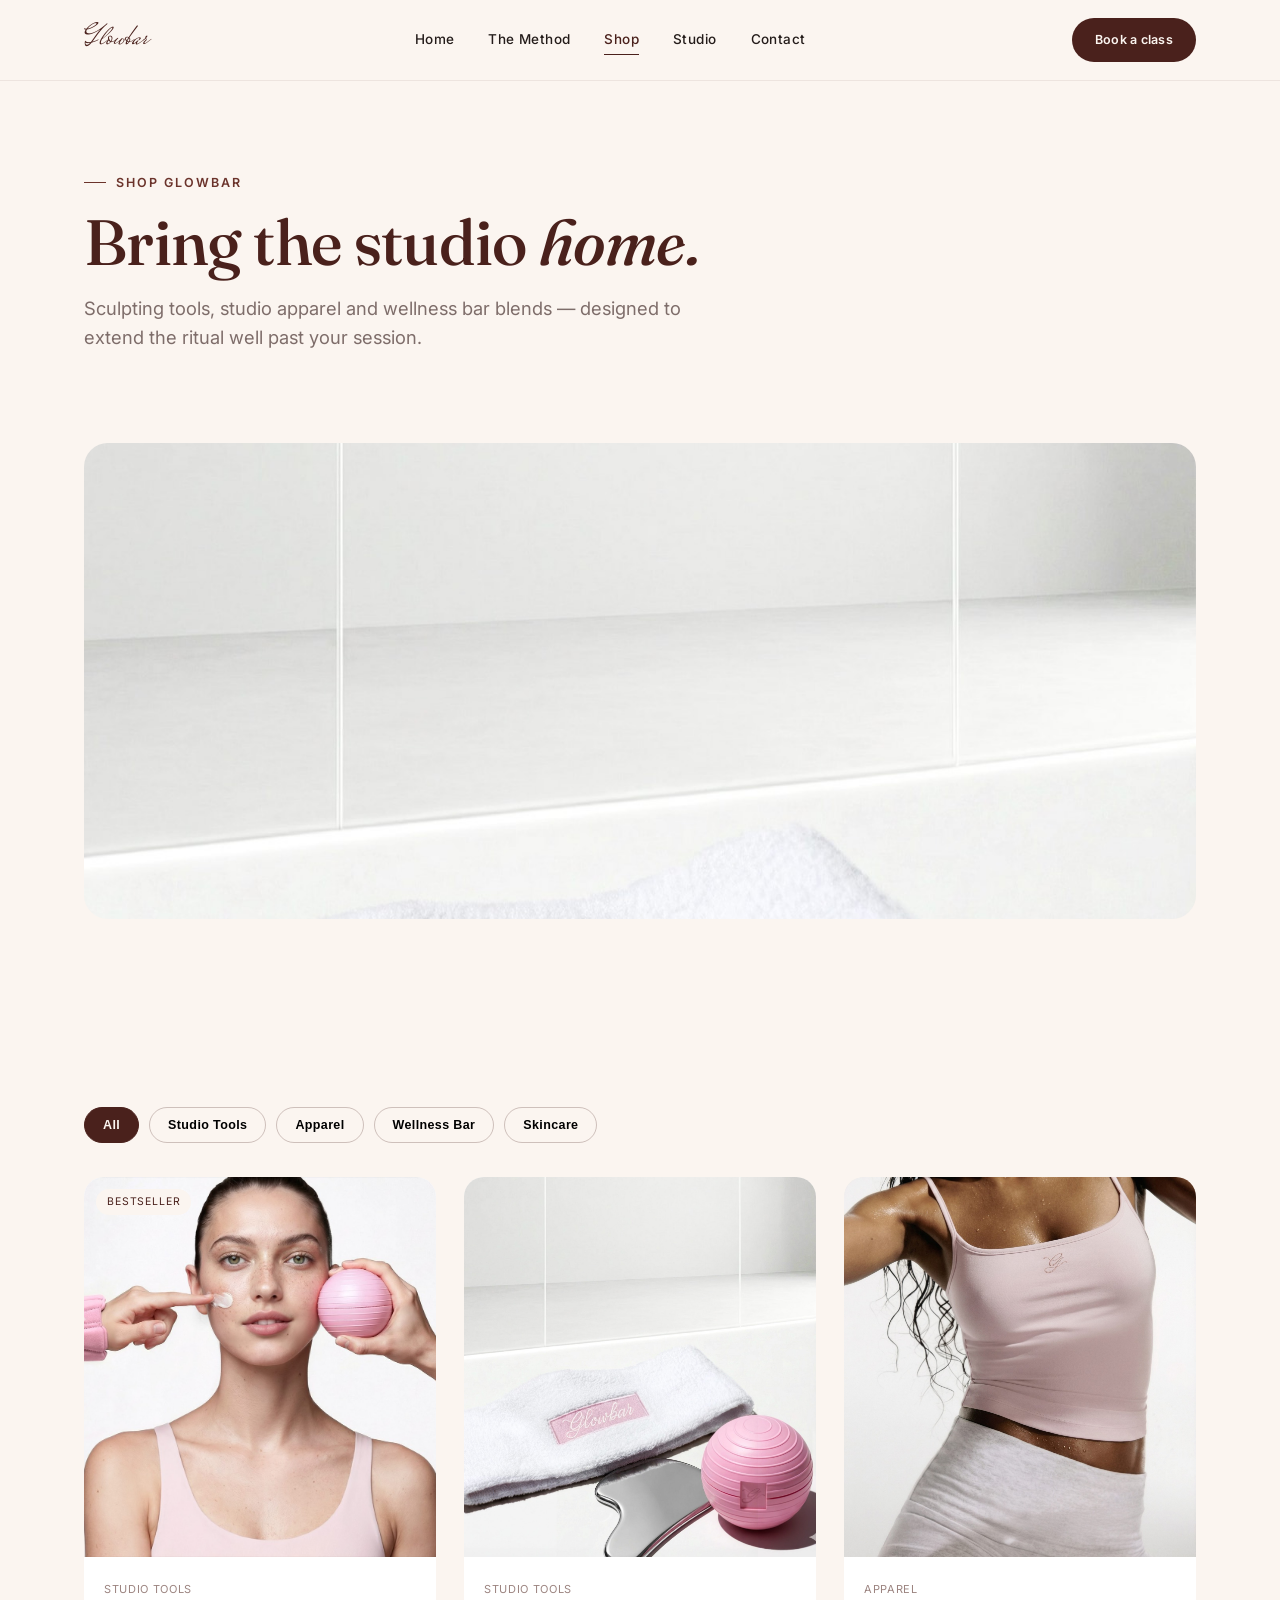
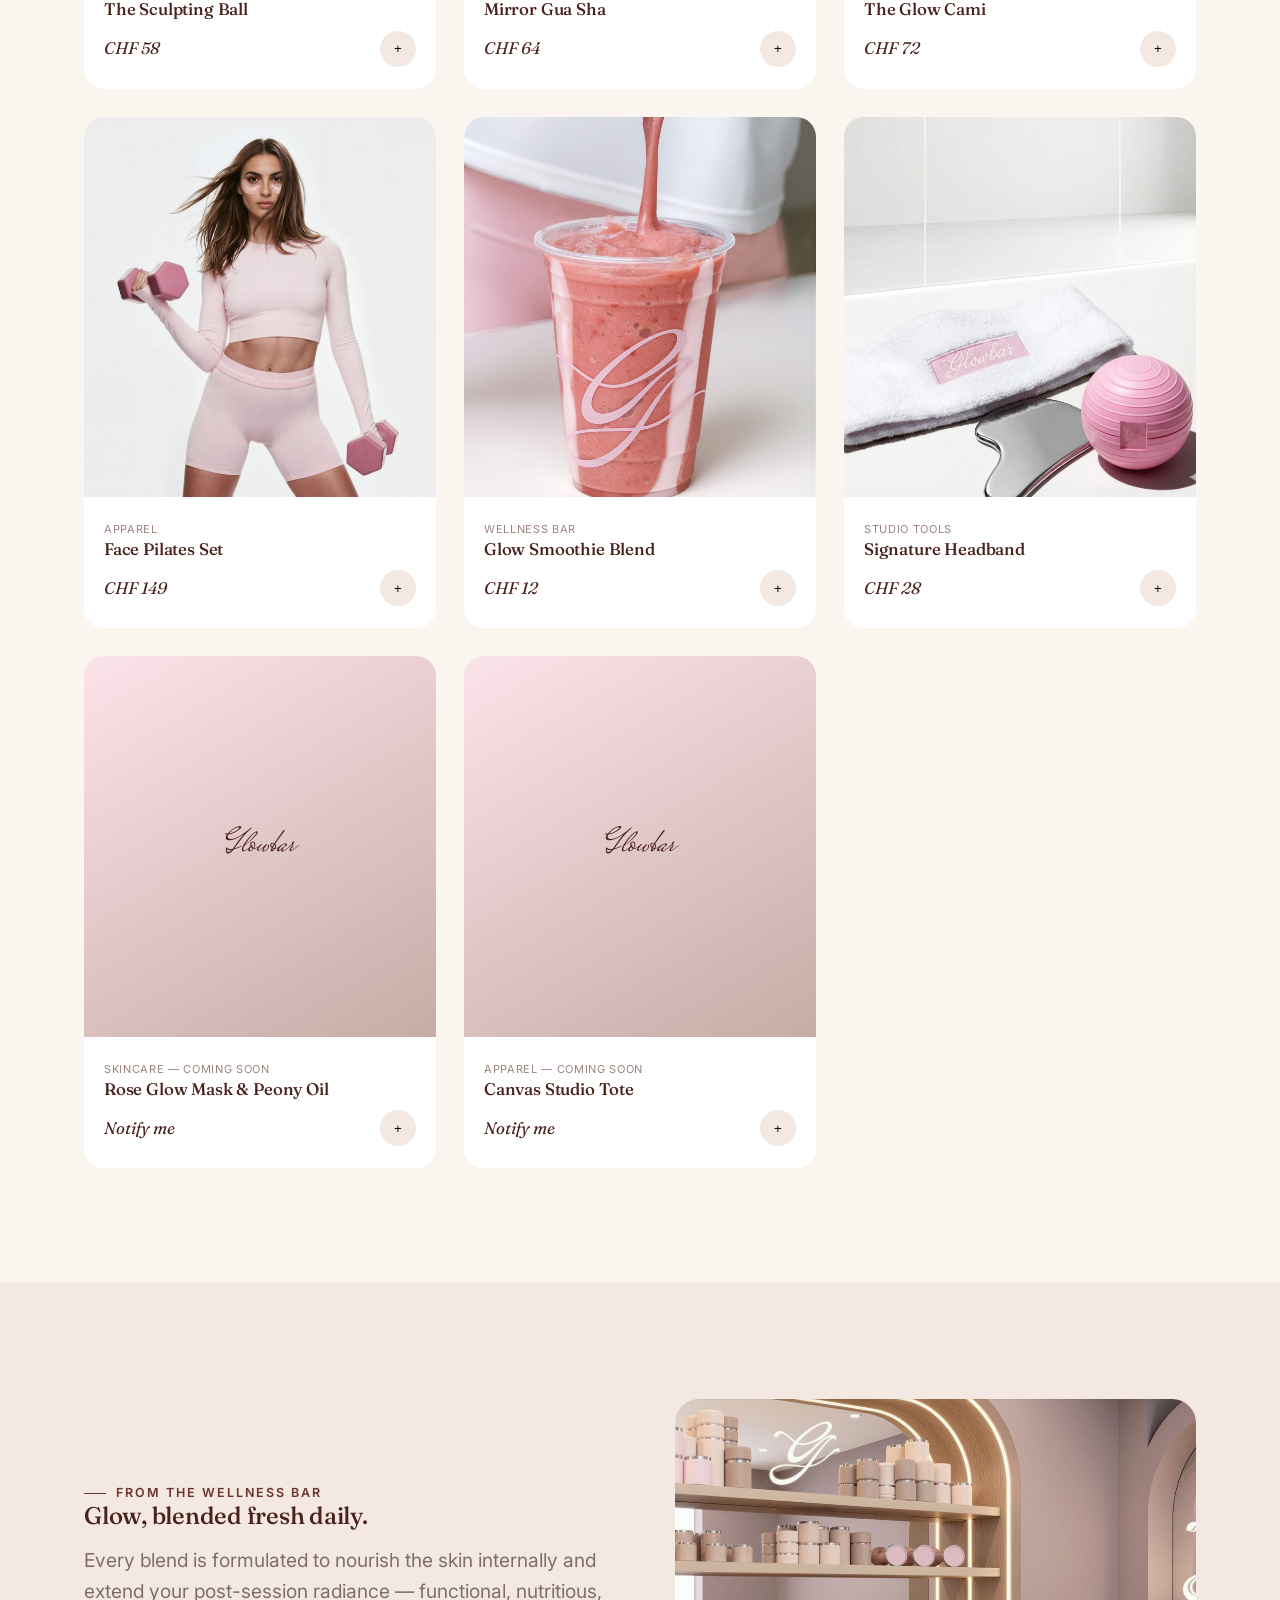
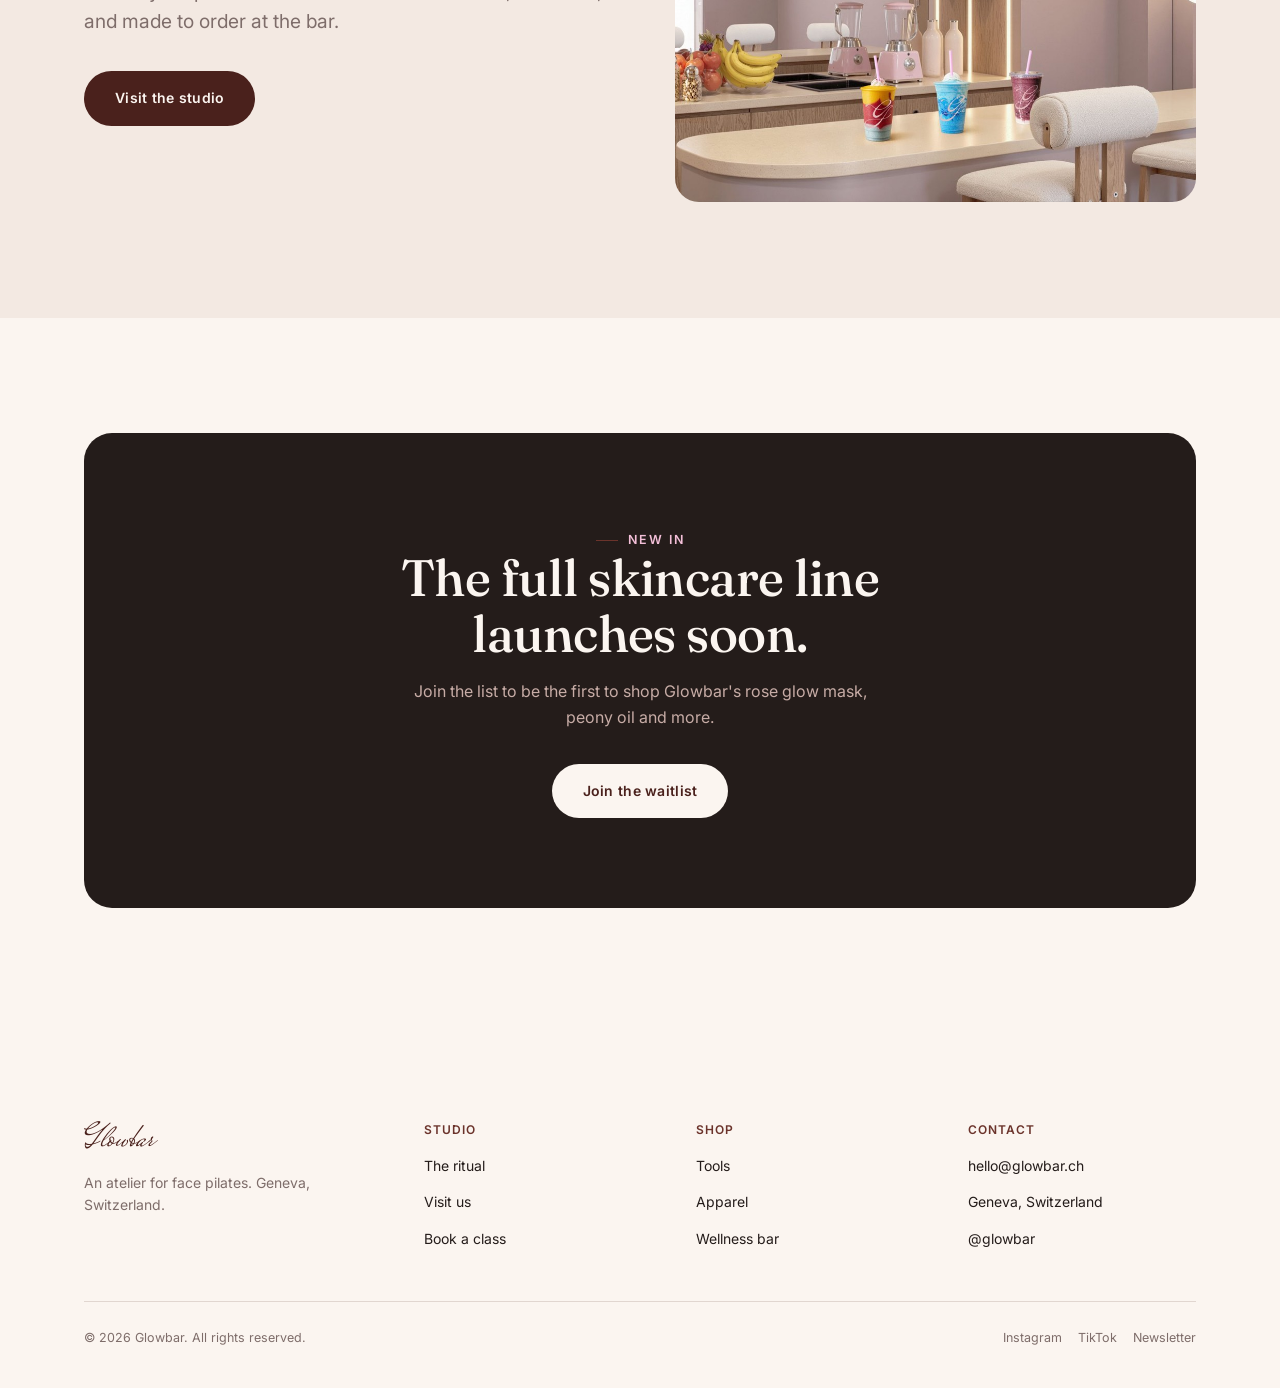
==== shop.html @ b3af01b1 "Initial commit" ====
<!DOCTYPE html>
<html lang="en">
<head>
<meta charset="UTF-8">
<meta name="viewport" content="width=device-width, initial-scale=1.0">
<title>Shop — Glowbar | Tools, Apparel &amp; Wellness Bar</title>
<meta name="description" content="Shop Glowbar's sculpting tools, studio apparel and wellness bar blends — bring the face pilates ritual home with you.">
<link rel="preconnect" href="https://fonts.googleapis.com">
<link rel="preconnect" href="https://fonts.gstatic.com" crossorigin>
<link href="https://fonts.googleapis.com/css2?family=Fraunces:ital,opsz,wght@0,9..144,300;0,9..144,340;0,9..144,400;0,9..144,500;0,9..144,600;1,9..144,400;1,9..144,500&family=Inter:wght@400;500;600;700&family=Mrs+Saint+Delafield&display=swap" rel="stylesheet">
<link rel="stylesheet" href="styles.css">
</head>
<body>

<header class="site-header">
  <nav class="nav">
    <a href="index.html" class="nav-logo">Glowbar</a>
    <div class="nav-links">
      <a href="index.html">Home</a>
      <a href="index.html#method">The Method</a>
      <a href="shop.html" class="active">Shop</a>
      <a href="index.html#studio">Studio</a>
      <a href="index.html#contact">Contact</a>
    </div>
    <div class="nav-right">
      <a href="index.html#book" class="btn btn-primary btn-sm">Book a class</a>
      <button class="nav-toggle" aria-label="Open menu" aria-expanded="false">
        <span></span><span></span><span></span>
      </button>
    </div>
  </nav>
  <div class="mobile-panel">
    <a href="index.html">Home</a>
    <a href="index.html#method">The Method</a>
    <a href="shop.html">Shop</a>
    <a href="index.html#studio">Studio</a>
    <a href="index.html#book">Book a class</a>
  </div>
</header>

<main>

  <!-- HERO -->
  <section class="hero" style="padding-bottom:0;">
    <div class="container">
      <div class="reveal in" style="max-width:640px;">
        <span class="eyebrow">Shop Glowbar</span>
        <h1 style="font-size:clamp(2.4rem,5.5vw,4rem); margin-top:14px;">Bring the studio <em style="font-style:italic;">home.</em></h1>
        <p class="lede" style="max-width:52ch; margin-top:18px; font-size:1.15rem;">Sculpting tools, studio apparel and wellness bar blends — designed to extend the ritual well past your session.</p>
      </div>
    </div>
  </section>

  <section class="section-tight">
    <div class="container">
      <div class="split-media reveal" style="aspect-ratio:21/9;">
        <img src="assets/tools-flatlay.jpg" alt="Glowbar signature headband, gua sha tool and sculpting ball" style="object-position:center 30%;" loading="eager" fetchpriority="high" decoding="async">
      </div>
    </div>
  </section>

  <!-- PRODUCT GRID -->
  <section id="shop">
    <div class="container">

      <div class="filters reveal">
        <button class="filter-pill active" data-filter="all">All</button>
        <button class="filter-pill" data-filter="tools">Studio Tools</button>
        <button class="filter-pill" data-filter="apparel">Apparel</button>
        <button class="filter-pill" data-filter="bar">Wellness Bar</button>
        <button class="filter-pill" data-filter="skincare">Skincare</button>
      </div>

      <div class="product-grid">

        <article class="product-card reveal" data-category="tools">
          <div class="product-media">
            <span class="product-tag">Bestseller</span>
            <img src="assets/treatment-ball.jpg" alt="Glowbar sculpting ball facial massage tool" loading="lazy" decoding="async">
          </div>
          <div class="product-body">
            <span class="cat">Studio Tools</span>
            <h3>The Sculpting Ball</h3>
            <div class="product-row">
              <span class="price">CHF 58</span>
              <button class="icon-btn" aria-label="Add the Sculpting Ball to bag">+</button>
            </div>
          </div>
        </article>

        <article class="product-card reveal" data-category="tools" style="transition-delay:.05s">
          <div class="product-media">
            <img src="assets/tools-flatlay.jpg" alt="Glowbar mirror-polished steel gua sha tool" loading="lazy" decoding="async">
          </div>
          <div class="product-body">
            <span class="cat">Studio Tools</span>
            <h3>Mirror Gua Sha</h3>
            <div class="product-row">
              <span class="price">CHF 64</span>
              <button class="icon-btn" aria-label="Add the Mirror Gua Sha to bag">+</button>
            </div>
          </div>
        </article>

        <article class="product-card reveal" data-category="apparel" style="transition-delay:.1s">
          <div class="product-media">
            <img src="assets/apparel-cami.jpg" alt="Glowbar branded loungewear cami top" style="object-position: top;" loading="lazy" decoding="async">
          </div>
          <div class="product-body">
            <span class="cat">Apparel</span>
            <h3>The Glow Cami</h3>
            <div class="product-row">
              <span class="price">CHF 72</span>
              <button class="icon-btn" aria-label="Add the Glow Cami to bag">+</button>
            </div>
          </div>
        </article>

        <article class="product-card reveal" data-category="apparel" style="transition-delay:.15s">
          <div class="product-media">
            <img src="assets/campaign-dumbbells.jpg" alt="Glowbar face pilates set with recovery patches" style="object-position:top;" loading="lazy" decoding="async">
          </div>
          <div class="product-body">
            <span class="cat">Apparel</span>
            <h3>Face Pilates Set</h3>
            <div class="product-row">
              <span class="price">CHF 149</span>
              <button class="icon-btn" aria-label="Add the Face Pilates Set to bag">+</button>
            </div>
          </div>
        </article>

        <article class="product-card reveal" data-category="bar" style="transition-delay:.2s">
          <div class="product-media">
            <img src="assets/smoothie-pour.jpg" alt="Glowbar glow smoothie in a branded cup" loading="lazy" decoding="async">
          </div>
          <div class="product-body">
            <span class="cat">Wellness Bar</span>
            <h3>Glow Smoothie Blend</h3>
            <div class="product-row">
              <span class="price">CHF 12</span>
              <button class="icon-btn" aria-label="Add the Glow Smoothie Blend to bag">+</button>
            </div>
          </div>
        </article>

        <article class="product-card reveal" data-category="tools" style="transition-delay:.25s">
          <div class="product-media">
            <img src="assets/tools-flatlay.jpg" alt="Glowbar signature terry headband" style="object-position: left;" loading="lazy" decoding="async">
          </div>
          <div class="product-body">
            <span class="cat">Studio Tools</span>
            <h3>Signature Headband</h3>
            <div class="product-row">
              <span class="price">CHF 28</span>
              <button class="icon-btn" aria-label="Add the Signature Headband to bag">+</button>
            </div>
          </div>
        </article>

        <article class="product-card soon reveal" data-category="skincare" style="transition-delay:.3s">
          <div class="product-media"><span class="script">Glowbar</span></div>
          <div class="product-body">
            <span class="cat">Skincare — Coming Soon</span>
            <h3>Rose Glow Mask &amp; Peony Oil</h3>
            <div class="product-row">
              <span class="price">Notify me</span>
              <button class="icon-btn" aria-label="Get notified about the skincare line">+</button>
            </div>
          </div>
        </article>

        <article class="product-card soon reveal" data-category="apparel" style="transition-delay:.35s">
          <div class="product-media"><span class="script">Glowbar</span></div>
          <div class="product-body">
            <span class="cat">Apparel — Coming Soon</span>
            <h3>Canvas Studio Tote</h3>
            <div class="product-row">
              <span class="price">Notify me</span>
              <button class="icon-btn" aria-label="Get notified about the canvas tote">+</button>
            </div>
          </div>
        </article>

      </div>
    </div>
  </section>

  <!-- WELLNESS BAR FEATURE -->
  <section style="background:var(--cream-deep)">
    <div class="container">
      <div class="split reverse">
        <div class="split-media reveal">
          <img src="assets/wellness-bar.jpg" alt="Glowbar wellness bar with blenders, fresh fruit and smoothies" loading="lazy" decoding="async">
        </div>
        <div class="split-copy reveal" style="transition-delay:.1s">
          <span class="eyebrow">From the wellness bar</span>
          <h2>Glow, blended fresh daily.</h2>
          <p class="lede">Every blend is formulated to nourish the skin internally and extend your post-session radiance — functional, nutritious, and made to order at the bar.</p>
          <div class="cta-row"><a href="index.html#book" class="btn btn-primary">Visit the studio</a></div>
        </div>
      </div>
    </div>
  </section>

  <!-- CTA -->
  <section id="book">
    <div class="container">
      <div class="cta-band reveal">
        <span class="eyebrow" style="color:var(--pink)">New in</span>
        <h2>The full skincare line<br>launches soon.</h2>
        <p>Join the list to be the first to shop Glowbar's rose glow mask, peony oil and more.</p>
        <div class="cta-row">
          <a href="#" class="btn btn-light">Join the waitlist</a>
        </div>
      </div>
    </div>
  </section>

</main>

<footer id="contact">
  <div class="container">
    <div class="footer-top">
      <div class="footer-brand">
        <span class="script">Glowbar</span>
        <p>An atelier for face pilates. Geneva, Switzerland.</p>
      </div>
      <div class="footer-col">
        <h4>Studio</h4>
        <ul>
          <li><a href="index.html#method">The ritual</a></li>
          <li><a href="index.html#studio">Visit us</a></li>
          <li><a href="index.html#book">Book a class</a></li>
        </ul>
      </div>
      <div class="footer-col">
        <h4>Shop</h4>
        <ul>
          <li><a href="shop.html">Tools</a></li>
          <li><a href="shop.html">Apparel</a></li>
          <li><a href="shop.html">Wellness bar</a></li>
        </ul>
      </div>
      <div class="footer-col">
        <h4>Contact</h4>
        <ul>
          <li><a href="mailto:hello@glowbar.ch">hello@glowbar.ch</a></li>
          <li><a href="#">Geneva, Switzerland</a></li>
          <li><a href="#">@glowbar</a></li>
        </ul>
      </div>
    </div>
    <div class="footer-bottom">
      <span>© 2026 Glowbar. All rights reserved.</span>
      <div class="footer-social">
        <a href="#">Instagram</a><a href="#">TikTok</a><a href="#">Newsletter</a>
      </div>
    </div>
  </div>
</footer>

<script src="script.js" defer></script>
</body>
</html>
---- styles.css ----
/* =========================================================
   GLOWBAR — Design System
   Soft-luxury facial-fitness studio, Geneva
   ========================================================= */

/* Font loading moved to <link rel="preconnect"> + <link rel="stylesheet"> in each
   page's <head> — a CSS @import here would block on a second round-trip before
   the browser even discovers the font request. */

:root{
  /* --- palette, drawn from the Glowbar brand board --- */
  --cream:        #FBF5F0;
  --cream-deep:   #F3E9E2;
  --blush:        #FBE3EA;
  --pink:         #F3BFD8;
  --pink-deep:    #E895BB;
  --mauve:        #C7ACA6;
  --mauve-deep:   #9C8480;
  --taupe:        #7E6D6A;
  --oxblood:      #4A211C;
  --oxblood-2:    #6B332B;
  --ink:          #241C1A;
  --white:        #FFFFFF;

  --font-display: 'Fraunces', serif;
  --font-script:  'Mrs Saint Delafield', cursive;
  --font-body:    'Inter', sans-serif;

  --container: 1240px;
  --edge: clamp(20px, 5vw, 64px);

  --ease: cubic-bezier(.16,.8,.3,1);
}

*, *::before, *::after{ box-sizing: border-box; }

html{ scroll-behavior: smooth; }

@media (prefers-reduced-motion: reduce){
  html{ scroll-behavior: auto; }
  *, *::before, *::after{ animation-duration: 0.001ms !important; animation-iteration-count: 1 !important; transition-duration: 0.001ms !important; scroll-behavior: auto !important; }
}

body{
  margin: 0;
  background: var(--cream);
  color: var(--ink);
  font-family: var(--font-body);
  font-size: 16px;
  line-height: 1.6;
  -webkit-font-smoothing: antialiased;
}

img{ max-width: 100%; display: block; }

a{ color: inherit; text-decoration: none; }

::selection{ background: var(--pink); color: var(--oxblood); }

:focus-visible{
  outline: 2px solid var(--oxblood);
  outline-offset: 3px;
  border-radius: 2px;
}

.container{
  max-width: var(--container);
  margin: 0 auto;
  padding: 0 var(--edge);
}

/* ---------- type ---------- */

h1, h2, h3, h4{
  font-family: var(--font-display);
  font-weight: 500;
  line-height: 1.08;
  margin: 0;
  color: var(--oxblood);
  letter-spacing: -0.01em;
}

.eyebrow{
  display: inline-flex;
  align-items: center;
  gap: 10px;
  font-family: var(--font-body);
  font-size: 12.5px;
  font-weight: 600;
  letter-spacing: 0.16em;
  text-transform: uppercase;
  color: var(--oxblood-2);
}
.eyebrow::before{
  content: "";
  width: 22px;
  height: 1px;
  background: var(--oxblood-2);
  display: inline-block;
}

.script{
  font-family: var(--font-script);
  font-weight: 400;
  color: var(--oxblood);
  line-height: 1;
}

p.lede{
  font-size: clamp(1.05rem, 1.5vw, 1.2rem);
  color: var(--taupe);
  max-width: 46ch;
}

/* ---------- buttons ---------- */

.btn{
  display: inline-flex;
  align-items: center;
  justify-content: center;
  gap: 8px;
  font-family: var(--font-body);
  font-size: 14px;
  font-weight: 600;
  letter-spacing: 0.02em;
  padding: 15px 30px;
  border-radius: 999px;
  border: 1px solid transparent;
  cursor: pointer;
  transition: transform .45s var(--ease), background .3s ease, color .3s ease, border-color .3s ease;
  white-space: nowrap;
}
.btn:hover{ transform: translateY(-2px); }

.btn-primary{
  background: var(--oxblood);
  color: var(--cream);
}
.btn-primary:hover{ background: var(--oxblood-2); }

.btn-ghost{
  background: transparent;
  color: var(--oxblood);
  border-color: var(--oxblood);
}
.btn-ghost:hover{ background: var(--oxblood); color: var(--cream); }

.btn-light{
  background: var(--cream);
  color: var(--oxblood);
}
.btn-light:hover{ background: var(--white); }

.btn-sm{ padding: 11px 22px; font-size: 12.5px; }

/* ---------- nav ---------- */

.site-header{
  position: sticky;
  top: 0;
  z-index: 100;
  background: rgba(251, 245, 240, 0.86);
  backdrop-filter: blur(10px);
  -webkit-backdrop-filter: blur(10px);
  border-bottom: 1px solid rgba(74, 33, 28, 0.08);
}

.nav{
  display: flex;
  align-items: center;
  justify-content: space-between;
  padding: 16px var(--edge);
  max-width: var(--container);
  margin: 0 auto;
}

.nav-logo{
  font-family: var(--font-script);
  font-size: 30px;
  color: var(--oxblood);
  letter-spacing: 0.01em;
}

.nav-links{
  display: none;
  align-items: center;
  gap: 34px;
  font-size: 13.5px;
  font-weight: 500;
  letter-spacing: 0.03em;
}

.nav-links a{
  position: relative;
  padding: 4px 0;
  color: var(--ink);
}
.nav-links a::after{
  content: "";
  position: absolute;
  left: 0; right: 100%;
  bottom: 0;
  height: 1px;
  background: var(--oxblood);
  transition: right .35s var(--ease);
}
.nav-links a:hover::after,
.nav-links a.active::after{ right: 0; }
.nav-links a.active{ color: var(--oxblood); }

.nav-right{ display: flex; align-items: center; gap: 18px; }

.nav-toggle{
  display: inline-flex;
  flex-direction: column;
  gap: 5px;
  background: none;
  border: none;
  cursor: pointer;
  padding: 8px;
}
.nav-toggle span{
  width: 22px; height: 1.5px;
  background: var(--oxblood);
  display: block;
  transition: transform .3s var(--ease), opacity .3s var(--ease);
}
.nav-toggle.open span:nth-child(1){ transform: translateY(6.5px) rotate(45deg); }
.nav-toggle.open span:nth-child(2){ opacity: 0; }
.nav-toggle.open span:nth-child(3){ transform: translateY(-6.5px) rotate(-45deg); }

.mobile-panel{
  display: none;
  flex-direction: column;
  gap: 0;
  border-top: 1px solid rgba(74,33,28,0.08);
  background: var(--cream);
}
.mobile-panel.open{ display: flex; }
.mobile-panel a{
  padding: 16px var(--edge);
  border-bottom: 1px solid rgba(74,33,28,0.08);
  font-size: 15px;
  font-weight: 500;
}

@media (min-width: 900px){
  .nav-links{ display: flex; }
  .nav-toggle{ display: none; }
  .mobile-panel{ display: none !important; }
}

/* ---------- ambient orbs (signature motif) ---------- */

.orb-field{
  position: absolute;
  inset: 0;
  overflow: hidden;
  pointer-events: none;
  z-index: 0;
}
.orb{
  position: absolute;
  border-radius: 50%;
  filter: blur(0px);
  opacity: 0.55;
  background: radial-gradient(circle at 32% 30%, #ffffff, var(--pink) 45%, var(--pink-deep) 100%);
  box-shadow: inset -10px -14px 30px rgba(107,32,25,.18);
  animation: float 16s ease-in-out infinite;
}
.orb.o2{ background: radial-gradient(circle at 32% 30%, #ffffff, var(--mauve) 45%, var(--mauve-deep) 100%); }
.orb.o3{ background: radial-gradient(circle at 32% 30%, #ffffff, var(--blush) 40%, var(--pink) 100%); }

@keyframes float{
  0%, 100%{ transform: translateY(0) translateX(0); }
  50%{ transform: translateY(-22px) translateX(10px); }
}

/* ---------- reveal-on-scroll ---------- */

.reveal{
  opacity: 0;
  transform: translateY(22px);
  transition: opacity .8s var(--ease), transform .8s var(--ease);
}
.reveal.in{ opacity: 1; transform: translateY(0); }

/* ---------- hero ---------- */

.hero{
  position: relative;
  padding-top: clamp(40px, 8vw, 84px);
  overflow: hidden;
}

.hero-grid{
  display: grid;
  grid-template-columns: 1fr;
  gap: 40px;
  align-items: center;
  position: relative;
  z-index: 2;
}

@media (min-width: 960px){
  .hero-grid{ grid-template-columns: 1.05fr 0.95fr; gap: 20px; }
}

.hero-copy h1{
  font-size: clamp(2.6rem, 6vw, 4.6rem);
  font-weight: 400;
}
.hero-copy h1 em{
  font-style: italic;
  font-weight: 400;
  color: var(--oxblood);
}

.hero-copy{ position: relative; z-index: 2; }

.hero-stats{
  display: flex;
  gap: clamp(22px, 4vw, 46px);
  margin-top: 36px;
  flex-wrap: wrap;
}
.hero-stats div strong{
  display: block;
  font-family: var(--font-display);
  font-size: 2rem;
  color: var(--oxblood);
  font-weight: 500;
}
.hero-stats div span{
  font-size: 12px;
  letter-spacing: .04em;
  color: var(--taupe);
  text-transform: uppercase;
}

.hero-media{
  position: relative;
  border-radius: 26px;
  overflow: hidden;
  aspect-ratio: 4/5;
  box-shadow: 0 40px 70px -35px rgba(74,33,28,0.45);
}
.hero-media img{ width: 100%; height: 100%; object-fit: cover; object-position: top center; }

.hero-badge{
  position: absolute;
  bottom: 18px; left: 18px;
  background: rgba(251,245,240,0.92);
  backdrop-filter: blur(6px);
  border-radius: 16px;
  padding: 14px 18px;
  display: flex; align-items: center; gap: 12px;
  max-width: 240px;
}
.hero-badge .script{ font-size: 26px; }
.hero-badge p{ margin: 0; font-size: 11.5px; color: var(--taupe); line-height: 1.35; }

.cta-row{ display: flex; gap: 14px; margin-top: 34px; flex-wrap: wrap; }

/* ---------- marquee ---------- */

.marquee{
  border-top: 1px solid rgba(74,33,28,.12);
  border-bottom: 1px solid rgba(74,33,28,.12);
  overflow: hidden;
  background: var(--oxblood);
  color: var(--cream);
  padding: 14px 0;
  margin-top: clamp(48px, 8vw, 100px);
}
.marquee-track{
  display: flex;
  width: max-content;
  animation: scroll 34s linear infinite;
  gap: 0;
}
.marquee span{
  font-family: var(--font-display);
  font-style: italic;
  font-size: 15px;
  letter-spacing: .02em;
  padding: 0 28px;
  white-space: nowrap;
  opacity: .92;
}
.marquee span::after{ content: "✦"; margin-left: 28px; font-style: normal; opacity: .6; font-size: 11px; }

@keyframes scroll{
  from{ transform: translateX(0); }
  to{ transform: translateX(-50%); }
}

/* ---------- generic section spacing ---------- */

section{ padding: clamp(64px, 9vw, 120px) 0; }
.section-tight{ padding: clamp(40px, 6vw, 72px) 0; }

.section-head{
  max-width: 640px;
  margin: 0 0 clamp(36px, 5vw, 60px);
}
.section-head h2{
  font-size: clamp(2rem, 4vw, 3rem);
  margin-top: 14px;
}
.section-head.center{ margin-left: auto; margin-right: auto; text-align: center; }

/* ---------- stat band ---------- */

.stat-band{
  background: var(--cream-deep);
}
.stat-grid{
  display: grid;
  grid-template-columns: 1fr;
  gap: 40px;
}
@media (min-width: 760px){
  .stat-grid{ grid-template-columns: repeat(3, 1fr); }
}
.stat-card{ border-left: 1px solid rgba(74,33,28,.18); padding-left: 24px; }
.stat-card .num{
  font-family: var(--font-display);
  font-style: italic;
  font-size: clamp(3rem, 6vw, 4.4rem);
  color: var(--oxblood);
  font-weight: 400;
  line-height: 1;
}
.stat-card p{ color: var(--taupe); max-width: 30ch; margin-top: 10px; font-size: 14.5px;}

/* ---------- pillars / method cards ---------- */

.pillars{
  display: grid;
  grid-template-columns: 1fr;
  gap: 26px;
}
@media (min-width: 780px){
  .pillars{ grid-template-columns: repeat(3, 1fr); }
}
.pillar{
  background: var(--white);
  border-radius: 22px;
  overflow: hidden;
  transition: transform .5s var(--ease), box-shadow .5s var(--ease);
}
.pillar:hover{ transform: translateY(-6px); box-shadow: 0 30px 50px -30px rgba(74,33,28,.35); }
.pillar-media{ aspect-ratio: 5/4; overflow: hidden; }
.pillar-media img{ width: 100%; height: 100%; object-fit: cover; transition: transform .8s var(--ease); }
.pillar:hover .pillar-media img{ transform: scale(1.06); }
.pillar-body{ padding: 26px 26px 30px; }
.pillar-body .num{ font-family: var(--font-display); font-style: italic; color: var(--mauve-deep); font-size: 14px; }
.pillar-body h3{ font-size: 1.35rem; margin-top: 8px; font-weight: 500; }
.pillar-body p{ color: var(--taupe); font-size: 14.5px; margin-top: 10px; }

/* ---------- split / editorial rows ---------- */

.split{
  display: grid;
  grid-template-columns: 1fr;
  gap: 44px;
  align-items: center;
}
@media (min-width: 900px){
  .split{ grid-template-columns: 1fr 1fr; gap: 70px; }
  .split.reverse .split-media{ order: 2; }
}
.split-media{
  border-radius: 24px;
  overflow: hidden;
  aspect-ratio: 4/3.1;
}
.split-media img{ width: 100%; height: 100%; object-fit: cover; }
.split-copy p.lede{ margin-top: 16px; }
.split-copy ul{ list-style: none; margin: 26px 0 0; padding: 0; display: grid; gap: 14px; }
.split-copy li{
  display: flex; gap: 12px; align-items: flex-start;
  font-size: 14.5px; color: var(--ink);
}
.split-copy li::before{
  content: "";
  min-width: 6px; height: 6px; border-radius: 50%;
  background: var(--oxblood); margin-top: 8px;
}

/* ---------- gallery ---------- */

.gallery{
  display: grid;
  grid-template-columns: 1fr;
  gap: 18px;
}
@media (min-width: 720px){
  .gallery{ grid-template-columns: repeat(6, 1fr); grid-auto-rows: 220px; }
  .gallery .g1{ grid-column: span 4; grid-row: span 2; }
  .gallery .g2{ grid-column: span 2; grid-row: span 1; }
  .gallery .g3{ grid-column: span 2; grid-row: span 1; }
}
.gallery figure{ margin: 0; border-radius: 20px; overflow: hidden; position: relative; }
.gallery img{ width: 100%; height: 100%; object-fit: cover; }
.gallery figcaption{
  position: absolute; left: 16px; bottom: 14px;
  color: var(--white);
  font-size: 12px; letter-spacing: .05em; text-transform: uppercase;
  background: rgba(36,28,26,.38);
  padding: 6px 12px; border-radius: 999px;
  backdrop-filter: blur(4px);
}

/* ---------- quote ---------- */

.quote-block{
  background: var(--oxblood);
  color: var(--cream);
  border-radius: 28px;
  padding: clamp(40px, 6vw, 76px);
  display: grid;
  gap: 30px;
}
@media (min-width: 860px){
  .quote-block{ grid-template-columns: 0.9fr 1.4fr; align-items: center; }
}
.quote-block .script{ color: var(--pink); font-size: clamp(2.2rem, 4vw, 3rem); }
.quote-block blockquote{
  margin: 0;
  font-family: var(--font-display);
  font-style: italic;
  font-weight: 400;
  font-size: clamp(1.35rem, 2.6vw, 1.9rem);
  line-height: 1.4;
}
.quote-block cite{
  display: block;
  font-style: normal;
  font-family: var(--font-body);
  font-size: 12.5px;
  letter-spacing: .06em;
  text-transform: uppercase;
  color: var(--pink);
  margin-top: 22px;
}

/* ---------- product cards ---------- */

.product-grid{
  display: grid;
  grid-template-columns: repeat(2, 1fr);
  gap: 20px;
}
@media (min-width: 720px){ .product-grid{ grid-template-columns: repeat(3, 1fr); gap: 28px; } }

.product-card{
  background: var(--white);
  border-radius: 20px;
  overflow: hidden;
  transition: transform .5s var(--ease), box-shadow .5s var(--ease);
}
.product-card:hover{ transform: translateY(-5px); box-shadow: 0 28px 46px -28px rgba(74,33,26,.35); }
.product-media{ aspect-ratio: 1/1.08; overflow: hidden; position: relative; background: var(--cream-deep); }
.product-media img{ width: 100%; height: 100%; object-fit: cover; transition: transform .7s var(--ease); }
.product-card:hover .product-media img{ transform: scale(1.05); }
.product-tag{
  position: absolute; top: 12px; left: 12px;
  font-size: 10.5px; letter-spacing: .08em; text-transform: uppercase;
  background: var(--cream); color: var(--oxblood);
  padding: 5px 11px; border-radius: 999px;
}
.product-body{ padding: 18px 20px 22px; }
.product-body h3{ font-size: 1.05rem; font-weight: 500; }
.product-body .cat{ font-size: 11px; letter-spacing: .06em; text-transform: uppercase; color: var(--mauve-deep); }
.product-row{ display: flex; align-items: center; justify-content: space-between; margin-top: 12px; }
.price{ font-family: var(--font-display); font-style: italic; color: var(--oxblood); font-size: 1.05rem; }
.icon-btn{
  width: 36px; height: 36px; border-radius: 50%;
  background: var(--cream-deep);
  display: flex; align-items: center; justify-content: center;
  transition: background .3s, transform .3s;
  border: none; cursor: pointer;
}
.icon-btn:hover{ background: var(--oxblood); color: var(--cream); transform: rotate(90deg); }

.product-card.soon .product-media{
  display: flex; align-items: center; justify-content: center;
  background: linear-gradient(150deg, var(--blush), var(--mauve));
}
.product-card.soon .script{ font-size: 34px; color: var(--oxblood); }

.filters{
  display: flex; gap: 10px; flex-wrap: wrap;
  margin-bottom: 34px;
}
.filter-pill{
  font-size: 12.5px; font-weight: 600; letter-spacing: .03em;
  padding: 10px 18px; border-radius: 999px;
  border: 1px solid rgba(74,33,28,.25);
  background: transparent; cursor: pointer;
  transition: background .3s, color .3s, border-color .3s;
}
.filter-pill:hover{ border-color: var(--oxblood); }
.filter-pill.active{ background: var(--oxblood); color: var(--cream); border-color: var(--oxblood); }

/* ---------- process steps (concept page) ---------- */

.steps{
  display: grid;
  grid-template-columns: 1fr;
  gap: 0;
}
.step{
  display: grid;
  grid-template-columns: 60px 1fr;
  gap: 22px;
  padding: 34px 0;
  border-top: 1px solid rgba(74,33,28,.15);
}
.step:last-child{ border-bottom: 1px solid rgba(74,33,28,.15); }
.step .num{
  font-family: var(--font-display); font-style: italic;
  color: var(--mauve-deep); font-size: 1.6rem;
}
.step h3{ font-size: 1.3rem; font-weight: 500; }
.step p{ color: var(--taupe); margin-top: 8px; max-width: 60ch; font-size: 14.5px; }

@media (min-width: 760px){
  .step{ grid-template-columns: 90px 260px 1fr; align-items: baseline; }
}

/* ---------- band CTA ---------- */

.cta-band{
  background: var(--ink);
  color: var(--cream);
  border-radius: 28px;
  padding: clamp(48px, 8vw, 90px);
  text-align: center;
  position: relative;
  overflow: hidden;
}
.cta-band h2{ color: var(--cream); font-size: clamp(2rem, 5vw, 3.2rem); }
.cta-band p{ color: var(--mauve); margin: 18px auto 0; max-width: 48ch; }
.cta-band .cta-row{ justify-content: center; margin-top: 34px; }

/* ---------- footer ---------- */

footer{ padding-top: clamp(60px, 8vw, 100px); }
.footer-top{
  display: grid;
  grid-template-columns: 1fr;
  gap: 44px;
  padding-bottom: 50px;
  border-bottom: 1px solid rgba(74,33,28,.15);
}
@media (min-width: 780px){
  .footer-top{ grid-template-columns: 1.3fr 1fr 1fr 1fr; }
}
.footer-brand .script{ font-size: 34px; }
.footer-brand p{ color: var(--taupe); font-size: 14px; margin-top: 14px; max-width: 30ch; }
.footer-col h4{
  font-family: var(--font-body); font-size: 12px; letter-spacing: .08em;
  text-transform: uppercase; color: var(--oxblood-2); font-weight: 600;
  margin-bottom: 16px;
}
.footer-col ul{ list-style: none; padding: 0; margin: 0; display: grid; gap: 11px; }
.footer-col a{ font-size: 14px; color: var(--ink); }
.footer-col a:hover{ color: var(--oxblood); }
.footer-bottom{
  display: flex; flex-wrap: wrap; gap: 12px;
  align-items: center; justify-content: space-between;
  padding: 26px 0 40px;
  font-size: 12.5px; color: var(--taupe);
}
.footer-social{ display: flex; gap: 16px; }

/* ---------- eshop preview (3-up teaser) ---------- */

.eshop-preview-grid{
  display: grid; grid-template-columns: repeat(3, 1fr); gap: 28px;
}
@media (max-width: 720px){
  .eshop-preview-grid{ grid-template-columns: 1fr; }
}

/* ---------- video feature ---------- */

.video-feature{
  border-radius: 28px; overflow: hidden; background: var(--ink);
  aspect-ratio: 9/16; max-height: 560px; margin: 0 auto; position: relative;
}
.video-feature video{ width: 100%; height: 100%; object-fit: cover; display: block; }

/* utility */
.mt-0{ margin-top: 0; }
.center{ text-align: center; margin-left:auto; margin-right:auto; }
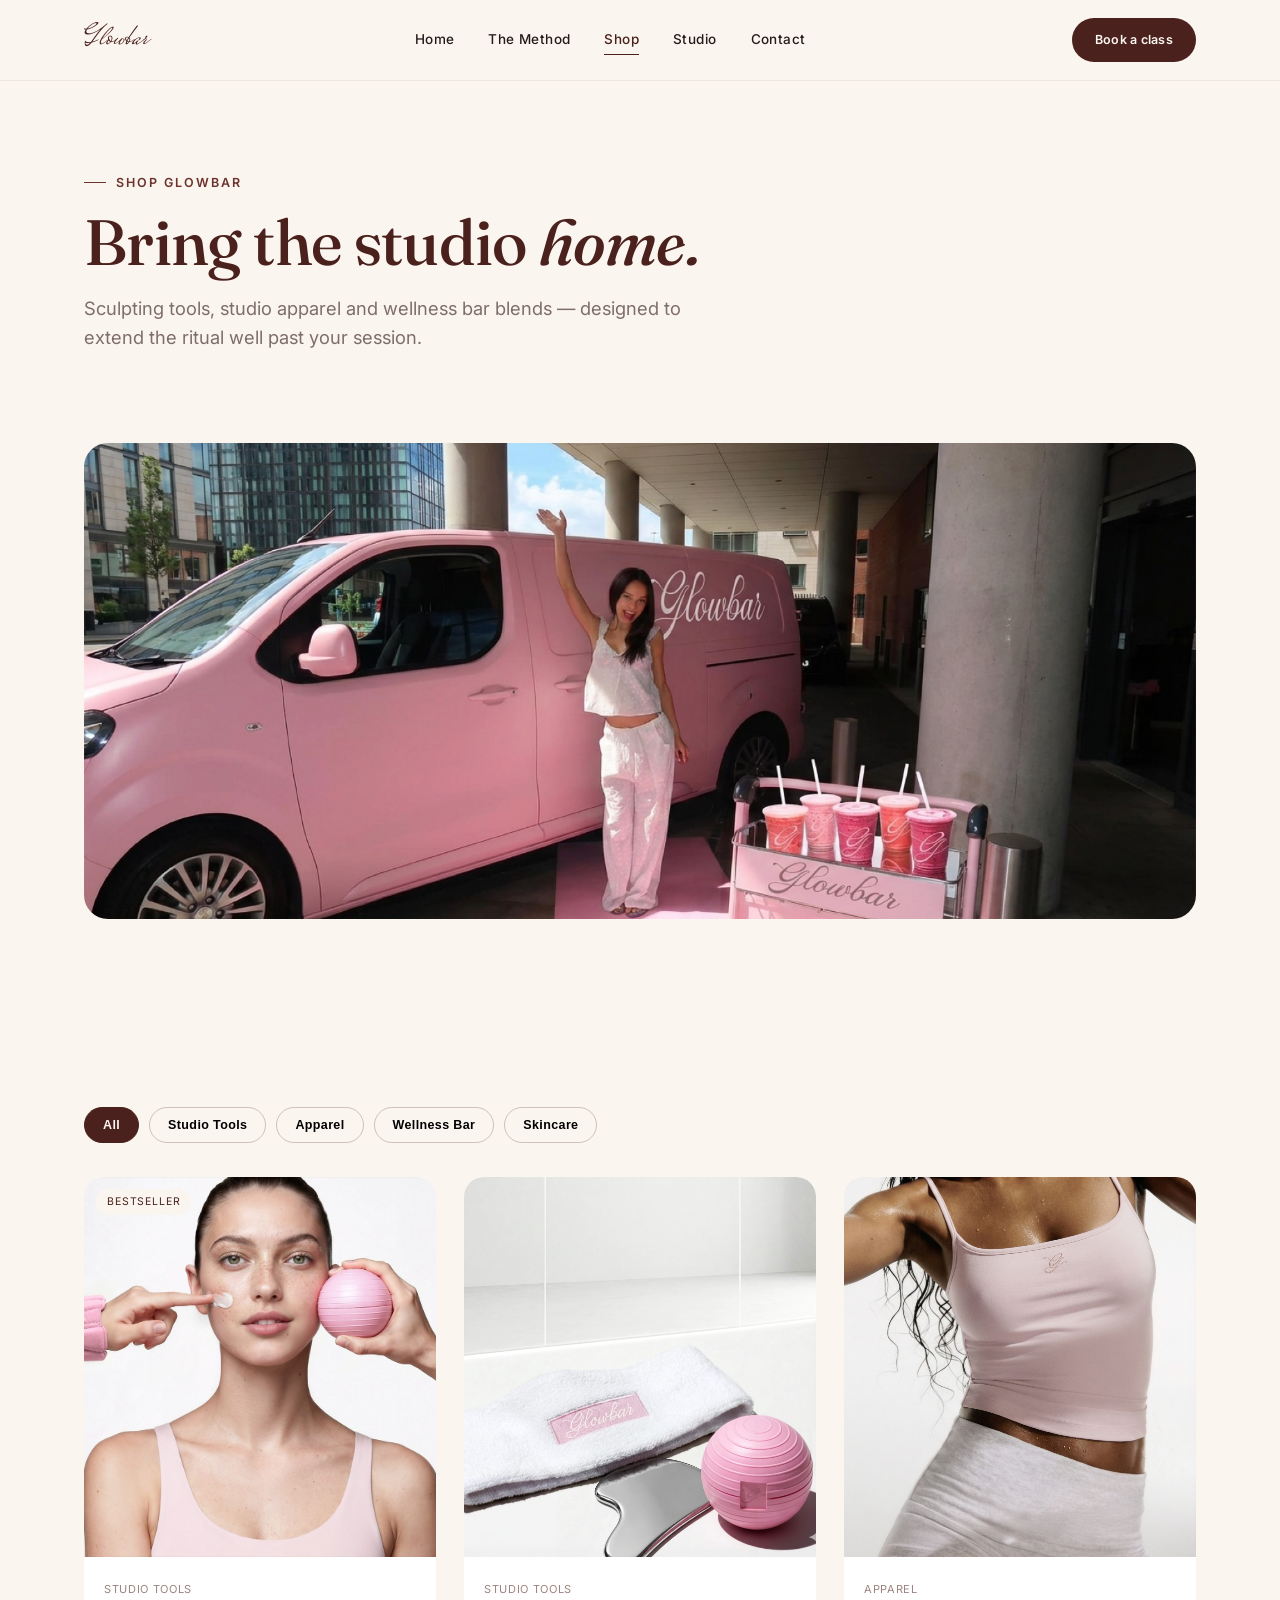
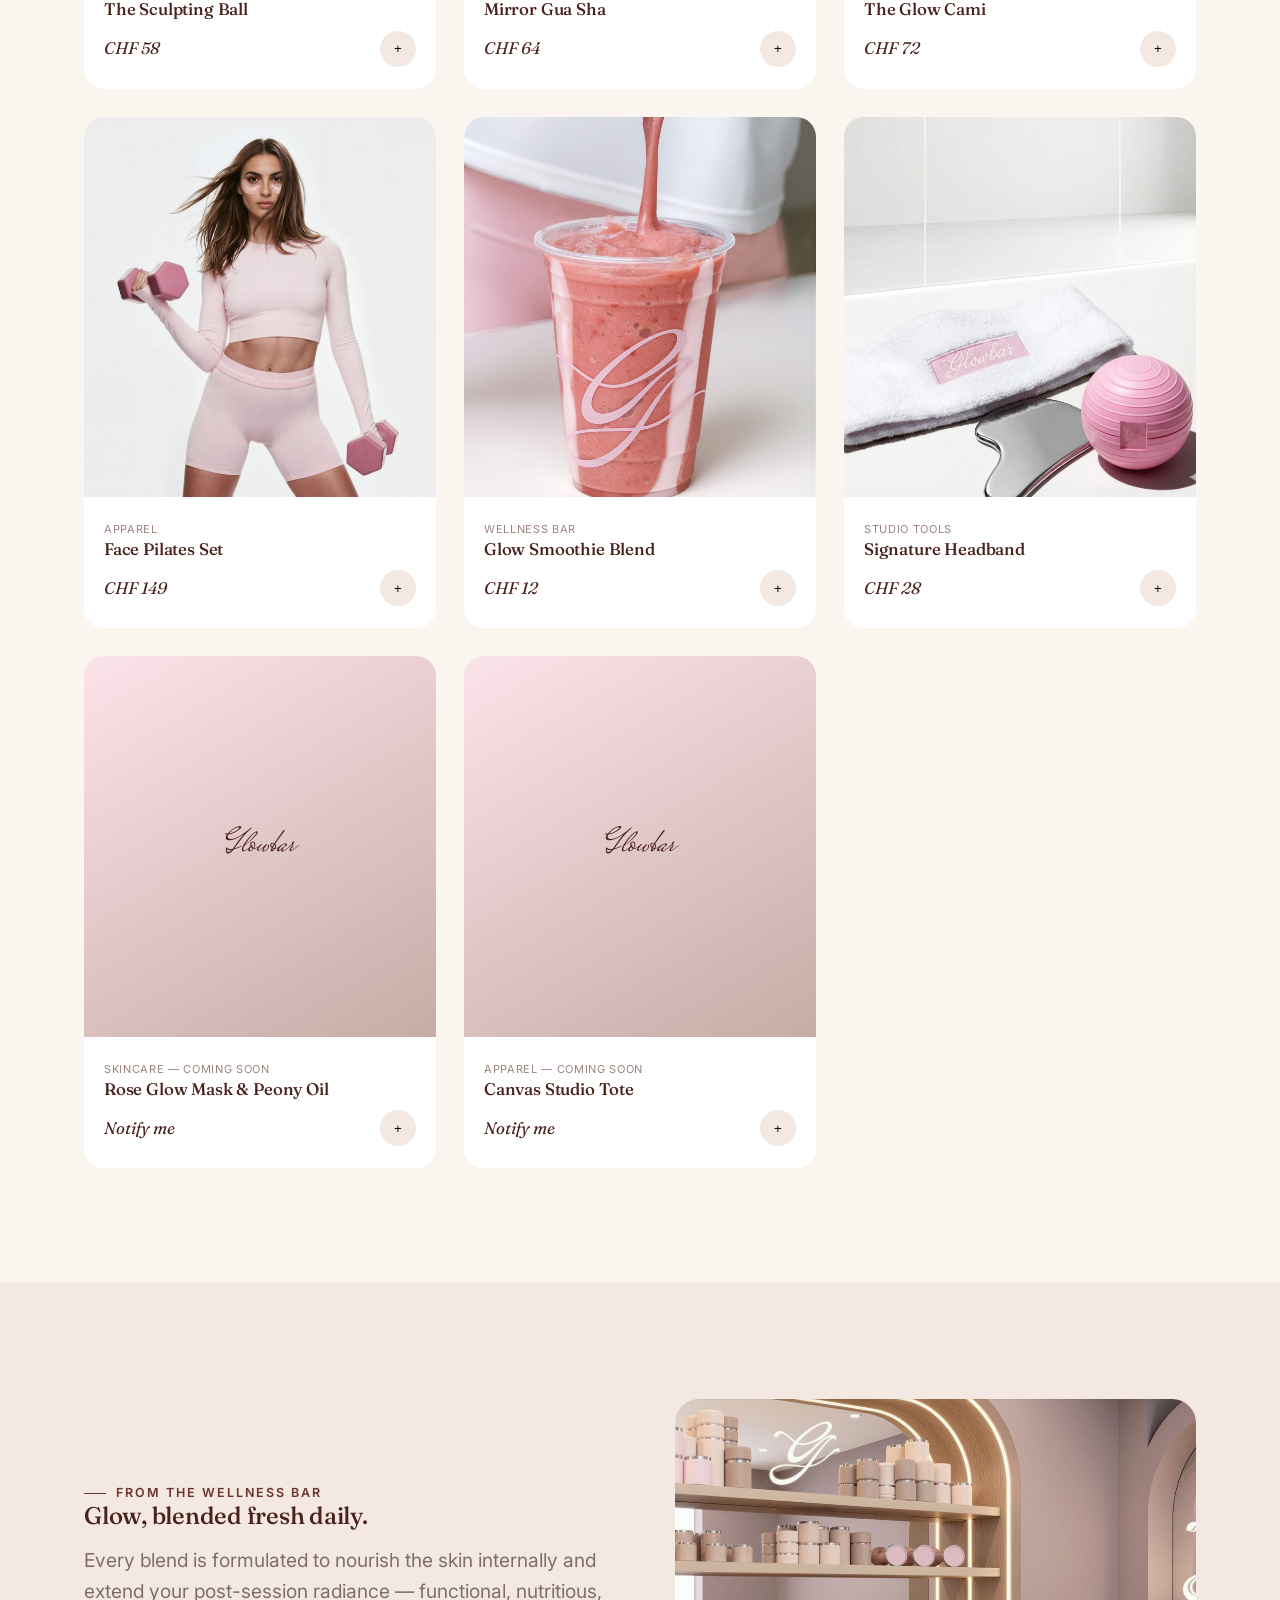
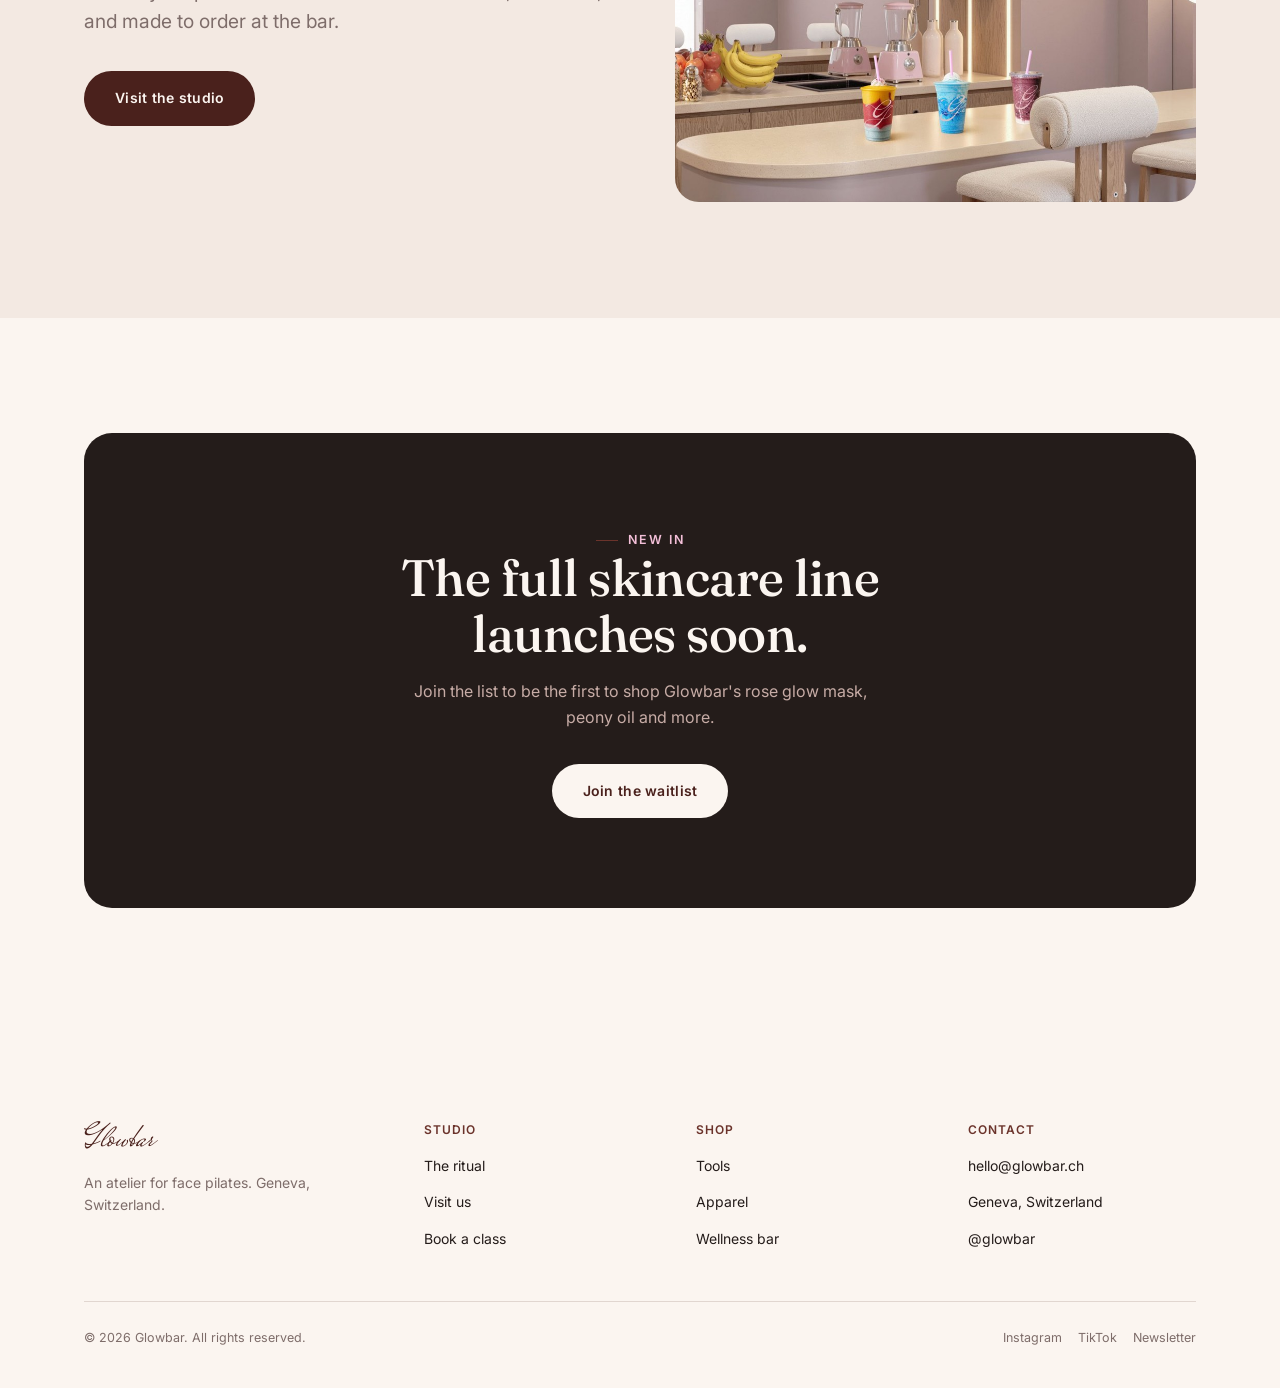
==== commit dff8b0f0: "Swap shop page banner photo Replaces tools-flatlay.jpg in the wide 21/9 banner (right after the shop" ====
--- a/shop.html
+++ b/shop.html
@@ -54,7 +54,7 @@
   <section class="section-tight">
     <div class="container">
       <div class="split-media reveal" style="aspect-ratio:21/9;">
-        <img src="assets/tools-flatlay.jpg" alt="Glowbar signature headband, gua sha tool and sculpting ball" style="object-position:center 30%;" loading="eager" fetchpriority="high" decoding="async">
+        <img src="assets/campaign-pink-van.jpg" alt="Glowbar pink smoothie van and cart" loading="eager" fetchpriority="high" decoding="async">
       </div>
     </div>
   </section>
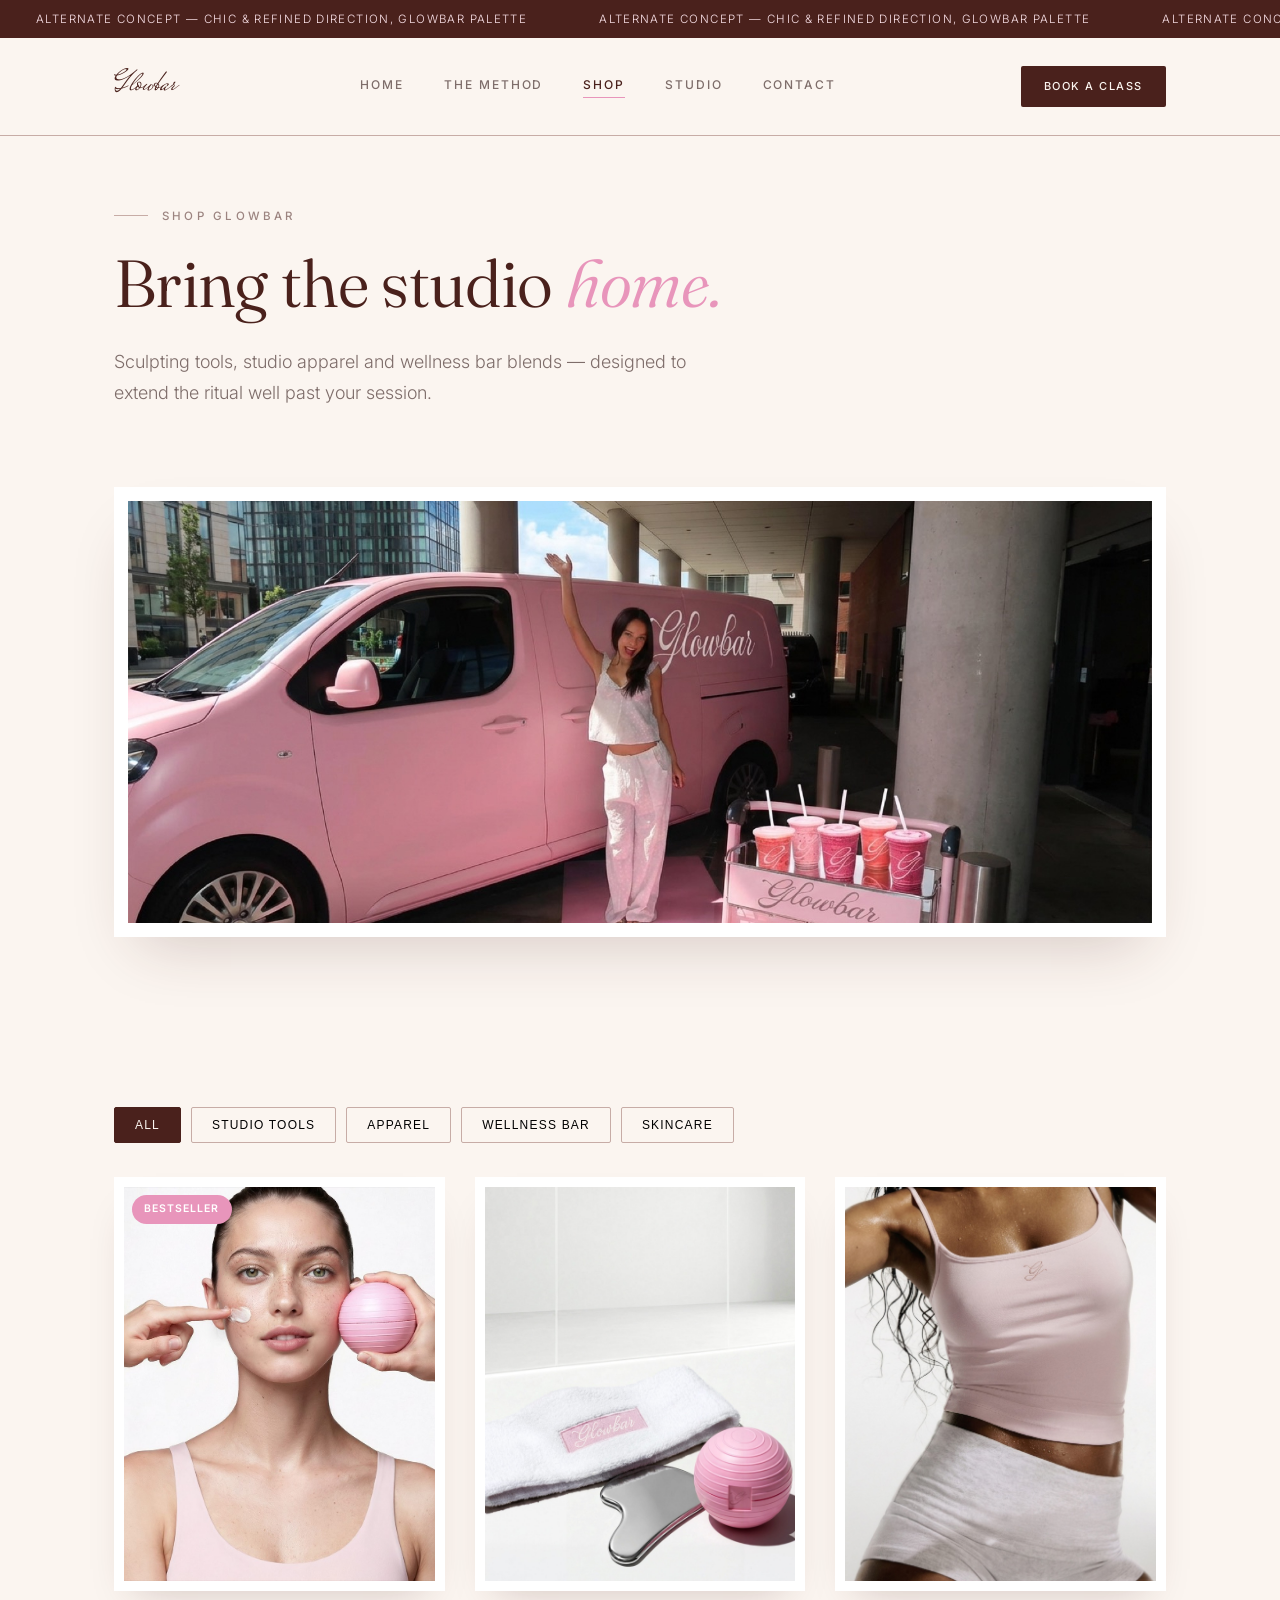
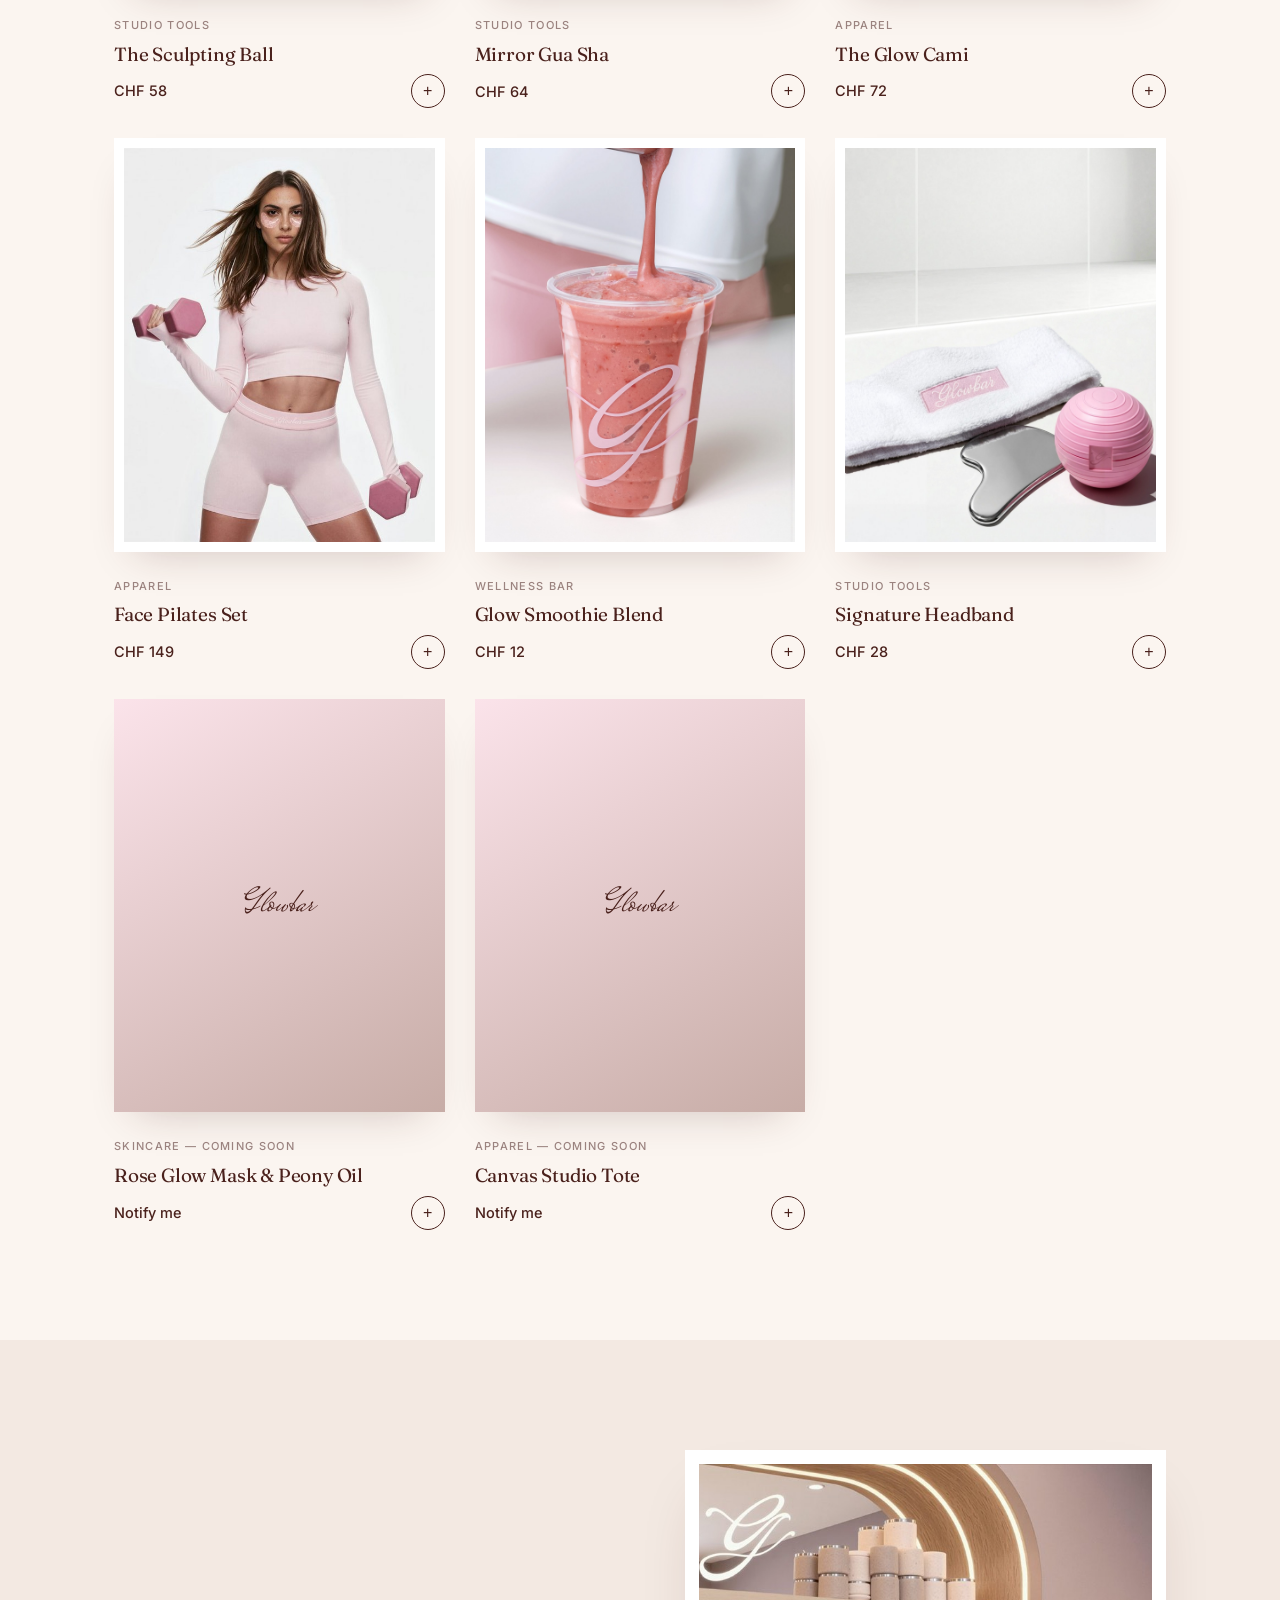
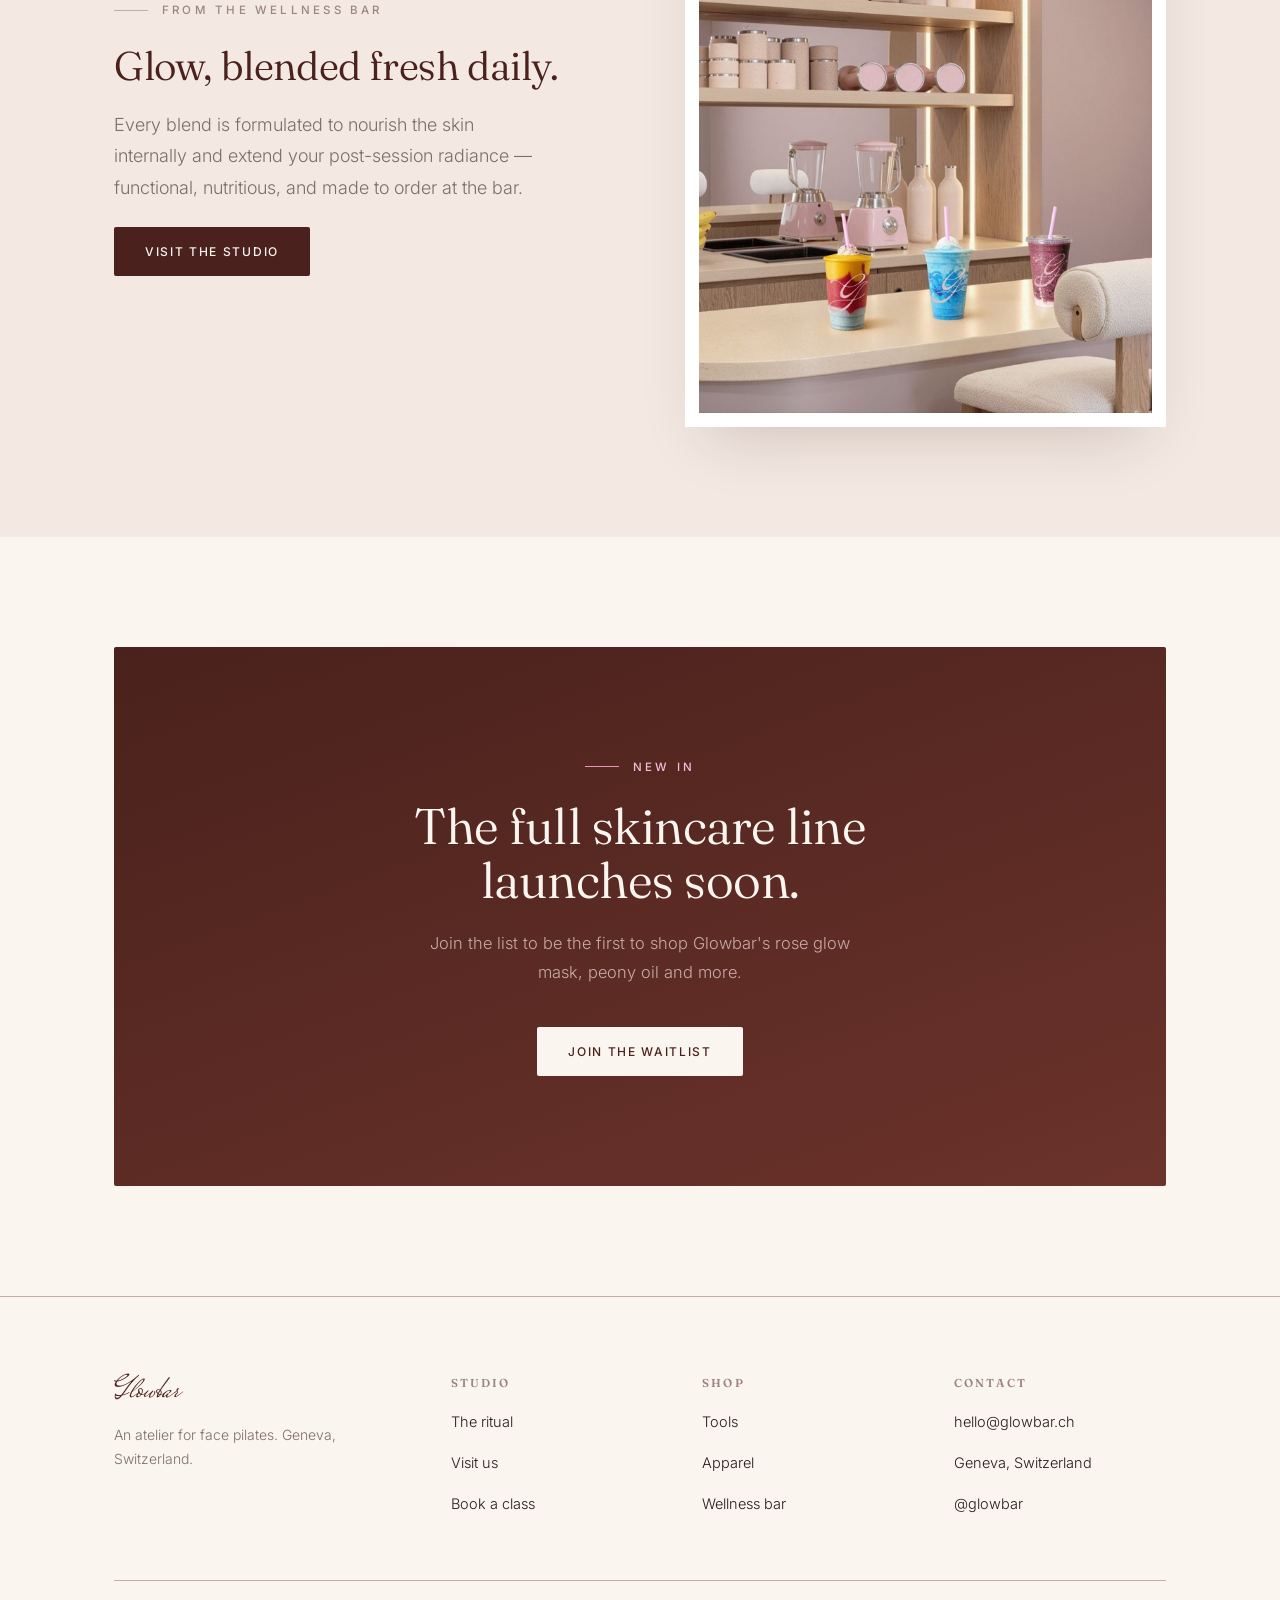
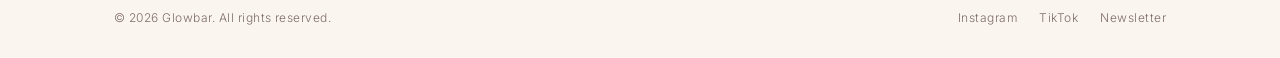
==== commit dbfeb8b5: "Add missing marquee banner to shop page, match heading style shop.html had no top banner at all (ind" ====
--- a/shop.html
+++ b/shop.html
@@ -12,6 +12,15 @@
 </head>
 <body>
 
+<div class="banner">
+  <div class="marquee" aria-hidden="false">
+    <span>Alternate concept — chic &amp; refined direction, Glowbar palette</span>
+    <span>Alternate concept — chic &amp; refined direction, Glowbar palette</span>
+    <span>Alternate concept — chic &amp; refined direction, Glowbar palette</span>
+    <span>Alternate concept — chic &amp; refined direction, Glowbar palette</span>
+  </div>
+</div>
+
 <header class="site-header">
   <nav class="nav">
     <a href="index.html" class="nav-logo">Glowbar</a>
@@ -45,8 +54,8 @@
     <div class="container">
       <div class="reveal in" style="max-width:640px;">
         <span class="eyebrow">Shop Glowbar</span>
-        <h1 style="font-size:clamp(2.4rem,5.5vw,4rem); margin-top:14px;">Bring the studio <em style="font-style:italic;">home.</em></h1>
-        <p class="lede" style="max-width:52ch; margin-top:18px; font-size:1.15rem;">Sculpting tools, studio apparel and wellness bar blends — designed to extend the ritual well past your session.</p>
+        <h1 class="display">Bring the studio <em>home.</em></h1>
+        <p class="lede" style="max-width:52ch;">Sculpting tools, studio apparel and wellness bar blends — designed to extend the ritual well past your session.</p>
       </div>
     </div>
   </section>
--- a/styles.css
+++ b/styles.css
@@ -1,14 +1,9 @@
 /* =========================================================
    GLOWBAR — Design System
-   Soft-luxury facial-fitness studio, Geneva
+   Shared with index.html so both pages read as one identity.
    ========================================================= */
 
-/* Font loading moved to <link rel="preconnect"> + <link rel="stylesheet"> in each
-   page's <head> — a CSS @import here would block on a second round-trip before
-   the browser even discovers the font request. */
-
 :root{
-  /* --- palette, drawn from the Glowbar brand board --- */
   --cream:        #FBF5F0;
   --cream-deep:   #F3E9E2;
   --blush:        #FBE3EA;
@@ -26,7 +21,7 @@
   --font-script:  'Mrs Saint Delafield', cursive;
   --font-body:    'Inter', sans-serif;
 
-  --container: 1240px;
+  --container: 1180px;
   --edge: clamp(20px, 5vw, 64px);
 
   --ease: cubic-bezier(.16,.8,.3,1);
@@ -34,7 +29,7 @@
 
 *, *::before, *::after{ box-sizing: border-box; }
 
-html{ scroll-behavior: smooth; }
+html{ scroll-behavior: smooth; overflow-anchor: none; }
 
 @media (prefers-reduced-motion: reduce){
   html{ scroll-behavior: auto; }
@@ -46,654 +41,227 @@
   background: var(--cream);
   color: var(--ink);
   font-family: var(--font-body);
-  font-size: 16px;
-  line-height: 1.6;
+  font-weight: 300;
+  font-size: 16.5px;
+  line-height: 1.75;
   -webkit-font-smoothing: antialiased;
 }
 
 img{ max-width: 100%; display: block; }
-
 a{ color: inherit; text-decoration: none; }
-
 ::selection{ background: var(--pink); color: var(--oxblood); }
-
-:focus-visible{
-  outline: 2px solid var(--oxblood);
-  outline-offset: 3px;
-  border-radius: 2px;
-}
-
-.container{
-  max-width: var(--container);
-  margin: 0 auto;
-  padding: 0 var(--edge);
-}
+:focus-visible{ outline: 2px solid var(--oxblood); outline-offset: 3px; border-radius: 2px; }
+
+.container{ max-width: var(--container); margin: 0 auto; padding: 0 var(--edge); }
 
 /* ---------- type ---------- */
 
-h1, h2, h3, h4{
-  font-family: var(--font-display);
-  font-weight: 500;
-  line-height: 1.08;
-  margin: 0;
-  color: var(--oxblood);
-  letter-spacing: -0.01em;
-}
+h1, h2, h3, h4{ font-family: var(--font-display); font-weight: 400; line-height: 1.08; margin: 0; color: var(--oxblood); letter-spacing: -0.01em; }
+em{ font-style: italic; color: var(--pink-deep); }
 
 .eyebrow{
-  display: inline-flex;
-  align-items: center;
-  gap: 10px;
-  font-family: var(--font-body);
-  font-size: 12.5px;
-  font-weight: 600;
-  letter-spacing: 0.16em;
-  text-transform: uppercase;
-  color: var(--oxblood-2);
-}
-.eyebrow::before{
-  content: "";
-  width: 22px;
-  height: 1px;
-  background: var(--oxblood-2);
-  display: inline-block;
-}
-
-.script{
-  font-family: var(--font-script);
-  font-weight: 400;
-  color: var(--oxblood);
-  line-height: 1;
-}
-
-p.lede{
-  font-size: clamp(1.05rem, 1.5vw, 1.2rem);
-  color: var(--taupe);
-  max-width: 46ch;
-}
+  display: flex; align-items: center; gap: 14px;
+  font-family: var(--font-body); font-size: 11.5px; letter-spacing: .28em; text-transform: uppercase;
+  color: var(--mauve-deep); margin-bottom: 22px; font-weight: 500;
+}
+.eyebrow::before, .eyebrow.center::after{ content: ""; width: 34px; height: 1px; background: var(--mauve); }
+.eyebrow.center{ justify-content: center; }
+.center{ text-align: center; }
+
+.script{ font-family: var(--font-script); font-weight: 400; color: var(--oxblood); line-height: 1; }
+
+.lede, p.lede{ font-size: 18px; color: var(--taupe); max-width: 420px; font-weight: 300; }
 
 /* ---------- buttons ---------- */
 
 .btn{
-  display: inline-flex;
-  align-items: center;
-  justify-content: center;
-  gap: 8px;
-  font-family: var(--font-body);
-  font-size: 14px;
-  font-weight: 600;
-  letter-spacing: 0.02em;
-  padding: 15px 30px;
-  border-radius: 999px;
-  border: 1px solid transparent;
-  cursor: pointer;
-  transition: transform .45s var(--ease), background .3s ease, color .3s ease, border-color .3s ease;
-  white-space: nowrap;
-}
-.btn:hover{ transform: translateY(-2px); }
-
-.btn-primary{
-  background: var(--oxblood);
-  color: var(--cream);
-}
+  display: inline-flex; align-items: center; justify-content: center; gap: 8px;
+  font-family: var(--font-body); font-size: 12px; letter-spacing: .14em; text-transform: uppercase; font-weight: 500;
+  padding: 13px 30px; border-radius: 2px; border: 1px solid transparent; cursor: pointer;
+  transition: all .3s var(--ease); white-space: nowrap;
+}
+.btn-primary{ background: var(--oxblood); color: var(--cream); }
 .btn-primary:hover{ background: var(--oxblood-2); }
-
-.btn-ghost{
-  background: transparent;
-  color: var(--oxblood);
-  border-color: var(--oxblood);
-}
-.btn-ghost:hover{ background: var(--oxblood); color: var(--cream); }
-
-.btn-light{
-  background: var(--cream);
-  color: var(--oxblood);
-}
+.btn-outline, .btn-ghost{ border: 1px solid var(--oxblood); color: var(--oxblood); background: transparent; }
+.btn-outline:hover, .btn-ghost:hover{ background: var(--oxblood); color: var(--cream); }
+.btn-light{ background: var(--cream); color: var(--oxblood); }
 .btn-light:hover{ background: var(--white); }
-
-.btn-sm{ padding: 11px 22px; font-size: 12.5px; }
+.btn-ghost-dark{ border: 1px solid var(--mauve); color: var(--cream); background: transparent; }
+.btn-ghost-dark:hover{ border-color: var(--cream); }
+.btn-sm{ padding: 10px 22px; font-size: 11px; }
+
+/* ---------- top marquee banner ---------- */
+
+.banner{
+  background: var(--oxblood); color: var(--blush); padding: 9px 0;
+  font-size: 11.5px; letter-spacing: .12em; text-transform: uppercase;
+  overflow: hidden; white-space: nowrap;
+}
+.banner .marquee{ display: inline-flex; width: max-content; animation: marquee-scroll 24s linear infinite; }
+.banner .marquee span{ padding: 0 36px; }
+@keyframes marquee-scroll{
+  from{ transform: translateX(0); }
+  to{ transform: translateX(-50%); }
+}
+@media (prefers-reduced-motion: reduce){
+  .banner .marquee{ animation: none; }
+}
 
 /* ---------- nav ---------- */
 
-.site-header{
-  position: sticky;
-  top: 0;
-  z-index: 100;
-  background: rgba(251, 245, 240, 0.86);
-  backdrop-filter: blur(10px);
-  -webkit-backdrop-filter: blur(10px);
-  border-bottom: 1px solid rgba(74, 33, 28, 0.08);
-}
-
-.nav{
-  display: flex;
-  align-items: center;
-  justify-content: space-between;
-  padding: 16px var(--edge);
-  max-width: var(--container);
-  margin: 0 auto;
-}
-
-.nav-logo{
-  font-family: var(--font-script);
-  font-size: 30px;
-  color: var(--oxblood);
-  letter-spacing: 0.01em;
-}
-
-.nav-links{
-  display: none;
-  align-items: center;
-  gap: 34px;
-  font-size: 13.5px;
-  font-weight: 500;
-  letter-spacing: 0.03em;
-}
-
-.nav-links a{
-  position: relative;
-  padding: 4px 0;
-  color: var(--ink);
-}
+.site-header, header{
+  position: sticky; top: 0; z-index: 100;
+  background: rgba(251, 245, 240, .9); backdrop-filter: blur(10px); -webkit-backdrop-filter: blur(10px);
+  border-bottom: 1px solid var(--mauve);
+}
+.nav{ display: flex; align-items: center; justify-content: space-between; padding: 22px var(--edge); max-width: var(--container); margin: 0 auto; }
+.nav-logo{ font-family: var(--font-script); font-size: 30px; color: var(--oxblood); }
+.nav-links{ display: none; align-items: center; gap: 40px; font-size: 12px; letter-spacing: .16em; text-transform: uppercase; font-weight: 500; }
+.nav-links a{ position: relative; color: var(--taupe); padding-bottom: 3px; }
 .nav-links a::after{
-  content: "";
-  position: absolute;
-  left: 0; right: 100%;
-  bottom: 0;
-  height: 1px;
-  background: var(--oxblood);
-  transition: right .35s var(--ease);
-}
-.nav-links a:hover::after,
-.nav-links a.active::after{ right: 0; }
+  content: ""; position: absolute; left: 0; right: 0; bottom: 0; height: 1px; background: var(--pink-deep);
+  transform: scaleX(0); transform-origin: left; transition: transform .35s var(--ease);
+}
+.nav-links a:hover::after, .nav-links a.active::after{ transform: scaleX(1); }
 .nav-links a.active{ color: var(--oxblood); }
-
 .nav-right{ display: flex; align-items: center; gap: 18px; }
-
-.nav-toggle{
-  display: inline-flex;
-  flex-direction: column;
-  gap: 5px;
-  background: none;
-  border: none;
-  cursor: pointer;
-  padding: 8px;
-}
-.nav-toggle span{
-  width: 22px; height: 1.5px;
-  background: var(--oxblood);
-  display: block;
-  transition: transform .3s var(--ease), opacity .3s var(--ease);
-}
+.nav-toggle{ display: none; flex-direction: column; gap: 5px; background: none; border: none; cursor: pointer; padding: 8px; }
+.nav-toggle span{ width: 22px; height: 1.5px; background: var(--oxblood); display: block; transition: transform .3s var(--ease), opacity .3s var(--ease); }
 .nav-toggle.open span:nth-child(1){ transform: translateY(6.5px) rotate(45deg); }
 .nav-toggle.open span:nth-child(2){ opacity: 0; }
 .nav-toggle.open span:nth-child(3){ transform: translateY(-6.5px) rotate(-45deg); }
-
-.mobile-panel{
-  display: none;
-  flex-direction: column;
-  gap: 0;
-  border-top: 1px solid rgba(74,33,28,0.08);
-  background: var(--cream);
-}
+.mobile-panel{ display: none; flex-direction: column; border-top: 1px solid var(--mauve); background: var(--cream); }
 .mobile-panel.open{ display: flex; }
-.mobile-panel a{
-  padding: 16px var(--edge);
-  border-bottom: 1px solid rgba(74,33,28,0.08);
-  font-size: 15px;
-  font-weight: 500;
-}
+.mobile-panel a{ padding: 16px var(--edge); border-bottom: 1px solid var(--mauve); font-size: 13px; letter-spacing: .1em; text-transform: uppercase; font-weight: 500; color: var(--ink); }
+.mobile-panel a.active{ color: var(--oxblood); }
 
 @media (min-width: 900px){
   .nav-links{ display: flex; }
-  .nav-toggle{ display: none; }
-  .mobile-panel{ display: none !important; }
-}
-
-/* ---------- ambient orbs (signature motif) ---------- */
-
-.orb-field{
-  position: absolute;
-  inset: 0;
-  overflow: hidden;
-  pointer-events: none;
-  z-index: 0;
-}
-.orb{
-  position: absolute;
-  border-radius: 50%;
-  filter: blur(0px);
-  opacity: 0.55;
-  background: radial-gradient(circle at 32% 30%, #ffffff, var(--pink) 45%, var(--pink-deep) 100%);
-  box-shadow: inset -10px -14px 30px rgba(107,32,25,.18);
-  animation: float 16s ease-in-out infinite;
-}
-.orb.o2{ background: radial-gradient(circle at 32% 30%, #ffffff, var(--mauve) 45%, var(--mauve-deep) 100%); }
-.orb.o3{ background: radial-gradient(circle at 32% 30%, #ffffff, var(--blush) 40%, var(--pink) 100%); }
-
-@keyframes float{
-  0%, 100%{ transform: translateY(0) translateX(0); }
-  50%{ transform: translateY(-22px) translateX(10px); }
+}
+@media (max-width: 900px){
+  .nav-links{ display: none; }
+  .nav-toggle{ display: inline-flex; }
 }
 
 /* ---------- reveal-on-scroll ---------- */
 
-.reveal{
-  opacity: 0;
-  transform: translateY(22px);
-  transition: opacity .8s var(--ease), transform .8s var(--ease);
-}
+.reveal{ opacity: 0; transform: translateY(22px); transition: opacity .8s var(--ease), transform .8s var(--ease); }
 .reveal.in{ opacity: 1; transform: translateY(0); }
+@media (prefers-reduced-motion: reduce){ .reveal{ opacity: 1; transform: none; transition: none; } }
 
 /* ---------- hero ---------- */
 
-.hero{
-  position: relative;
-  padding-top: clamp(40px, 8vw, 84px);
-  overflow: hidden;
-}
-
-.hero-grid{
-  display: grid;
-  grid-template-columns: 1fr;
-  gap: 40px;
-  align-items: center;
-  position: relative;
-  z-index: 2;
-}
-
-@media (min-width: 960px){
-  .hero-grid{ grid-template-columns: 1.05fr 0.95fr; gap: 20px; }
-}
-
-.hero-copy h1{
-  font-size: clamp(2.6rem, 6vw, 4.6rem);
-  font-weight: 400;
-}
-.hero-copy h1 em{
-  font-style: italic;
-  font-weight: 400;
-  color: var(--oxblood);
-}
-
-.hero-copy{ position: relative; z-index: 2; }
-
-.hero-stats{
-  display: flex;
-  gap: clamp(22px, 4vw, 46px);
-  margin-top: 36px;
-  flex-wrap: wrap;
-}
-.hero-stats div strong{
-  display: block;
-  font-family: var(--font-display);
-  font-size: 2rem;
-  color: var(--oxblood);
-  font-weight: 500;
-}
-.hero-stats div span{
-  font-size: 12px;
-  letter-spacing: .04em;
-  color: var(--taupe);
-  text-transform: uppercase;
-}
-
-.hero-media{
-  position: relative;
-  border-radius: 26px;
-  overflow: hidden;
-  aspect-ratio: 4/5;
-  box-shadow: 0 40px 70px -35px rgba(74,33,28,0.45);
-}
-.hero-media img{ width: 100%; height: 100%; object-fit: cover; object-position: top center; }
-
-.hero-badge{
-  position: absolute;
-  bottom: 18px; left: 18px;
-  background: rgba(251,245,240,0.92);
-  backdrop-filter: blur(6px);
-  border-radius: 16px;
-  padding: 14px 18px;
-  display: flex; align-items: center; gap: 12px;
-  max-width: 240px;
-}
-.hero-badge .script{ font-size: 26px; }
-.hero-badge p{ margin: 0; font-size: 11.5px; color: var(--taupe); line-height: 1.35; }
-
-.cta-row{ display: flex; gap: 14px; margin-top: 34px; flex-wrap: wrap; }
-
-/* ---------- marquee ---------- */
-
-.marquee{
-  border-top: 1px solid rgba(74,33,28,.12);
-  border-bottom: 1px solid rgba(74,33,28,.12);
-  overflow: hidden;
-  background: var(--oxblood);
-  color: var(--cream);
-  padding: 14px 0;
-  margin-top: clamp(48px, 8vw, 100px);
-}
-.marquee-track{
-  display: flex;
-  width: max-content;
-  animation: scroll 34s linear infinite;
-  gap: 0;
-}
-.marquee span{
-  font-family: var(--font-display);
-  font-style: italic;
-  font-size: 15px;
-  letter-spacing: .02em;
-  padding: 0 28px;
-  white-space: nowrap;
-  opacity: .92;
-}
-.marquee span::after{ content: "✦"; margin-left: 28px; font-style: normal; opacity: .6; font-size: 11px; }
-
-@keyframes scroll{
-  from{ transform: translateX(0); }
-  to{ transform: translateX(-50%); }
-}
+.hero{ padding: 70px 0 110px; position: relative; }
+.display{ font-size: clamp(42px, 5.2vw, 68px); line-height: 1.08; margin: 0 0 26px; font-weight: 340; }
 
 /* ---------- generic section spacing ---------- */
 
-section{ padding: clamp(64px, 9vw, 120px) 0; }
-.section-tight{ padding: clamp(40px, 6vw, 72px) 0; }
-
-.section-head{
-  max-width: 640px;
-  margin: 0 0 clamp(36px, 5vw, 60px);
-}
-.section-head h2{
-  font-size: clamp(2rem, 4vw, 3rem);
-  margin-top: 14px;
-}
+section{ padding: 64px 0; }
+@media (min-width: 900px){ section{ padding: 110px 0; } }
+.section-tight{ padding: 40px 0; }
+@media (min-width: 900px){ .section-tight{ padding: 60px 0; } }
+
+.section-head{ max-width: 640px; margin: 0 auto 70px; }
+.section-head h2{ font-size: clamp(30px, 3.6vw, 46px); line-height: 1.15; font-weight: 340; }
 .section-head.center{ margin-left: auto; margin-right: auto; text-align: center; }
 
-/* ---------- stat band ---------- */
-
-.stat-band{
-  background: var(--cream-deep);
-}
-.stat-grid{
-  display: grid;
-  grid-template-columns: 1fr;
-  gap: 40px;
-}
-@media (min-width: 760px){
-  .stat-grid{ grid-template-columns: repeat(3, 1fr); }
-}
-.stat-card{ border-left: 1px solid rgba(74,33,28,.18); padding-left: 24px; }
-.stat-card .num{
-  font-family: var(--font-display);
-  font-style: italic;
-  font-size: clamp(3rem, 6vw, 4.4rem);
-  color: var(--oxblood);
-  font-weight: 400;
-  line-height: 1;
-}
-.stat-card p{ color: var(--taupe); max-width: 30ch; margin-top: 10px; font-size: 14.5px;}
-
-/* ---------- pillars / method cards ---------- */
-
-.pillars{
-  display: grid;
-  grid-template-columns: 1fr;
-  gap: 26px;
-}
-@media (min-width: 780px){
-  .pillars{ grid-template-columns: repeat(3, 1fr); }
-}
-.pillar{
-  background: var(--white);
-  border-radius: 22px;
-  overflow: hidden;
-  transition: transform .5s var(--ease), box-shadow .5s var(--ease);
-}
-.pillar:hover{ transform: translateY(-6px); box-shadow: 0 30px 50px -30px rgba(74,33,28,.35); }
-.pillar-media{ aspect-ratio: 5/4; overflow: hidden; }
-.pillar-media img{ width: 100%; height: 100%; object-fit: cover; transition: transform .8s var(--ease); }
-.pillar:hover .pillar-media img{ transform: scale(1.06); }
-.pillar-body{ padding: 26px 26px 30px; }
-.pillar-body .num{ font-family: var(--font-display); font-style: italic; color: var(--mauve-deep); font-size: 14px; }
-.pillar-body h3{ font-size: 1.35rem; margin-top: 8px; font-weight: 500; }
-.pillar-body p{ color: var(--taupe); font-size: 14.5px; margin-top: 10px; }
-
 /* ---------- split / editorial rows ---------- */
 
-.split{
-  display: grid;
-  grid-template-columns: 1fr;
-  gap: 44px;
-  align-items: center;
-}
+.split{ display: grid; grid-template-columns: 1fr; gap: 50px; align-items: center; }
 @media (min-width: 900px){
-  .split{ grid-template-columns: 1fr 1fr; gap: 70px; }
+  .split{ grid-template-columns: 1fr 1fr; gap: 90px; }
   .split.reverse .split-media{ order: 2; }
 }
-.split-media{
-  border-radius: 24px;
-  overflow: hidden;
-  aspect-ratio: 4/3.1;
-}
+.split-media{ padding: 14px; background: var(--white); box-shadow: 0 30px 60px -25px rgba(74,33,28,.22); aspect-ratio: 5/6; }
 .split-media img{ width: 100%; height: 100%; object-fit: cover; }
-.split-copy p.lede{ margin-top: 16px; }
-.split-copy ul{ list-style: none; margin: 26px 0 0; padding: 0; display: grid; gap: 14px; }
-.split-copy li{
-  display: flex; gap: 12px; align-items: flex-start;
-  font-size: 14.5px; color: var(--ink);
-}
-.split-copy li::before{
-  content: "";
-  min-width: 6px; height: 6px; border-radius: 50%;
-  background: var(--oxblood); margin-top: 8px;
-}
-
-/* ---------- gallery ---------- */
-
-.gallery{
-  display: grid;
-  grid-template-columns: 1fr;
-  gap: 18px;
-}
-@media (min-width: 720px){
-  .gallery{ grid-template-columns: repeat(6, 1fr); grid-auto-rows: 220px; }
-  .gallery .g1{ grid-column: span 4; grid-row: span 2; }
-  .gallery .g2{ grid-column: span 2; grid-row: span 1; }
-  .gallery .g3{ grid-column: span 2; grid-row: span 1; }
-}
-.gallery figure{ margin: 0; border-radius: 20px; overflow: hidden; position: relative; }
-.gallery img{ width: 100%; height: 100%; object-fit: cover; }
-.gallery figcaption{
-  position: absolute; left: 16px; bottom: 14px;
-  color: var(--white);
-  font-size: 12px; letter-spacing: .05em; text-transform: uppercase;
-  background: rgba(36,28,26,.38);
-  padding: 6px 12px; border-radius: 999px;
-  backdrop-filter: blur(4px);
-}
+.split-copy h2{ font-size: clamp(28px, 3.4vw, 40px); line-height: 1.15; margin-bottom: 20px; font-weight: 340; }
+.split-copy .lede, .split-copy p.lede{ margin-bottom: 24px; }
+.split-copy ul{ list-style: none; margin: 0 0 32px; padding: 0; }
+.split-copy li{ padding: 14px 0; border-bottom: 1px solid var(--mauve); display: flex; align-items: center; gap: 12px; color: var(--ink); font-size: 15px; }
+.split-copy li::before{ content: ""; width: 5px; height: 5px; border-radius: 50%; background: var(--pink-deep); flex: none; }
 
 /* ---------- quote ---------- */
 
-.quote-block{
-  background: var(--oxblood);
-  color: var(--cream);
-  border-radius: 28px;
-  padding: clamp(40px, 6vw, 76px);
-  display: grid;
-  gap: 30px;
-}
-@media (min-width: 860px){
-  .quote-block{ grid-template-columns: 0.9fr 1.4fr; align-items: center; }
-}
-.quote-block .script{ color: var(--pink); font-size: clamp(2.2rem, 4vw, 3rem); }
-.quote-block blockquote{
-  margin: 0;
-  font-family: var(--font-display);
-  font-style: italic;
-  font-weight: 400;
-  font-size: clamp(1.35rem, 2.6vw, 1.9rem);
-  line-height: 1.4;
-}
-.quote-block cite{
-  display: block;
-  font-style: normal;
-  font-family: var(--font-body);
-  font-size: 12.5px;
-  letter-spacing: .06em;
-  text-transform: uppercase;
-  color: var(--pink);
-  margin-top: 22px;
-}
+.quote-block{ max-width: 760px; margin: 0 auto; text-align: center; }
+.quote-block .script{ font-size: 44px; display: block; margin-bottom: 24px; }
+.quote-block blockquote{ margin: 0 0 22px; font-family: var(--font-display); font-style: italic; font-weight: 340; font-size: clamp(22px, 2.8vw, 30px); line-height: 1.5; color: var(--oxblood); }
+.quote-block cite{ font-size: 12px; letter-spacing: .14em; text-transform: uppercase; color: var(--taupe); font-style: normal; }
 
 /* ---------- product cards ---------- */
 
-.product-grid{
-  display: grid;
-  grid-template-columns: repeat(2, 1fr);
-  gap: 20px;
-}
-@media (min-width: 720px){ .product-grid{ grid-template-columns: repeat(3, 1fr); gap: 28px; } }
-
-.product-card{
-  background: var(--white);
-  border-radius: 20px;
-  overflow: hidden;
-  transition: transform .5s var(--ease), box-shadow .5s var(--ease);
-}
-.product-card:hover{ transform: translateY(-5px); box-shadow: 0 28px 46px -28px rgba(74,33,26,.35); }
-.product-media{ aspect-ratio: 1/1.08; overflow: hidden; position: relative; background: var(--cream-deep); }
-.product-media img{ width: 100%; height: 100%; object-fit: cover; transition: transform .7s var(--ease); }
-.product-card:hover .product-media img{ transform: scale(1.05); }
+.product-grid{ display: grid; grid-template-columns: repeat(2, 1fr); gap: 30px; }
+@media (min-width: 720px){ .product-grid{ grid-template-columns: repeat(3, 1fr); } }
+.product-media{ aspect-ratio: 4/5; background: var(--white); padding: 10px; margin-bottom: 18px; box-shadow: 0 20px 40px -22px rgba(74,33,28,.25); position: relative; overflow: hidden; }
+.product-media img{ width: 100%; height: 100%; object-fit: cover; transition: transform .5s var(--ease); }
+.product-card:hover .product-media img{ transform: scale(1.04); }
 .product-tag{
-  position: absolute; top: 12px; left: 12px;
-  font-size: 10.5px; letter-spacing: .08em; text-transform: uppercase;
-  background: var(--cream); color: var(--oxblood);
-  padding: 5px 11px; border-radius: 999px;
-}
-.product-body{ padding: 18px 20px 22px; }
-.product-body h3{ font-size: 1.05rem; font-weight: 500; }
-.product-body .cat{ font-size: 11px; letter-spacing: .06em; text-transform: uppercase; color: var(--mauve-deep); }
-.product-row{ display: flex; align-items: center; justify-content: space-between; margin-top: 12px; }
-.price{ font-family: var(--font-display); font-style: italic; color: var(--oxblood); font-size: 1.05rem; }
+  position: absolute; top: 18px; left: 18px; background: var(--pink-deep); color: var(--white);
+  font-size: 10.5px; letter-spacing: .1em; text-transform: uppercase; padding: 5px 12px; border-radius: 999px; font-weight: 600;
+}
+.product-body .cat{ font-size: 11px; letter-spacing: .12em; text-transform: uppercase; color: var(--mauve-deep); font-weight: 500; }
+.product-body h3{ font-size: 19px; margin: 6px 0 10px; font-weight: 400; }
+.product-row{ display: flex; align-items: center; justify-content: space-between; }
+.price{ font-family: var(--font-body); font-size: 14.5px; color: var(--oxblood); font-weight: 500; }
 .icon-btn{
-  width: 36px; height: 36px; border-radius: 50%;
-  background: var(--cream-deep);
-  display: flex; align-items: center; justify-content: center;
-  transition: background .3s, transform .3s;
-  border: none; cursor: pointer;
+  width: 34px; height: 34px; border-radius: 50%; border: 1px solid var(--oxblood); color: var(--oxblood);
+  display: flex; align-items: center; justify-content: center; font-size: 16px; transition: all .25s var(--ease);
+  background: none; cursor: pointer;
 }
 .icon-btn:hover{ background: var(--oxblood); color: var(--cream); transform: rotate(90deg); }
 
-.product-card.soon .product-media{
-  display: flex; align-items: center; justify-content: center;
-  background: linear-gradient(150deg, var(--blush), var(--mauve));
-}
+.product-card.soon .product-media{ display: flex; align-items: center; justify-content: center; background: linear-gradient(150deg, var(--blush), var(--mauve)); }
 .product-card.soon .script{ font-size: 34px; color: var(--oxblood); }
 
-.filters{
-  display: flex; gap: 10px; flex-wrap: wrap;
-  margin-bottom: 34px;
-}
+.filters{ display: flex; gap: 10px; flex-wrap: wrap; margin-bottom: 34px; }
 .filter-pill{
-  font-size: 12.5px; font-weight: 600; letter-spacing: .03em;
-  padding: 10px 18px; border-radius: 999px;
-  border: 1px solid rgba(74,33,28,.25);
-  background: transparent; cursor: pointer;
-  transition: background .3s, color .3s, border-color .3s;
+  font-size: 12px; letter-spacing: .1em; text-transform: uppercase; font-weight: 500;
+  padding: 10px 20px; border-radius: 2px; border: 1px solid var(--mauve); background: transparent; cursor: pointer;
+  transition: all .3s var(--ease);
 }
 .filter-pill:hover{ border-color: var(--oxblood); }
 .filter-pill.active{ background: var(--oxblood); color: var(--cream); border-color: var(--oxblood); }
 
-/* ---------- process steps (concept page) ---------- */
-
-.steps{
-  display: grid;
-  grid-template-columns: 1fr;
-  gap: 0;
-}
-.step{
-  display: grid;
-  grid-template-columns: 60px 1fr;
-  gap: 22px;
-  padding: 34px 0;
-  border-top: 1px solid rgba(74,33,28,.15);
-}
-.step:last-child{ border-bottom: 1px solid rgba(74,33,28,.15); }
-.step .num{
-  font-family: var(--font-display); font-style: italic;
-  color: var(--mauve-deep); font-size: 1.6rem;
-}
-.step h3{ font-size: 1.3rem; font-weight: 500; }
-.step p{ color: var(--taupe); margin-top: 8px; max-width: 60ch; font-size: 14.5px; }
-
-@media (min-width: 760px){
-  .step{ grid-template-columns: 90px 260px 1fr; align-items: baseline; }
-}
-
 /* ---------- band CTA ---------- */
 
 .cta-band{
-  background: var(--ink);
-  color: var(--cream);
-  border-radius: 28px;
-  padding: clamp(48px, 8vw, 90px);
-  text-align: center;
-  position: relative;
-  overflow: hidden;
-}
-.cta-band h2{ color: var(--cream); font-size: clamp(2rem, 5vw, 3.2rem); }
-.cta-band p{ color: var(--mauve); margin: 18px auto 0; max-width: 48ch; }
-.cta-band .cta-row{ justify-content: center; margin-top: 34px; }
+  background: linear-gradient(160deg, var(--oxblood), var(--oxblood-2));
+  color: var(--cream); padding: 110px 0; text-align: center; border-radius: 2px;
+}
+.cta-band .eyebrow{ color: var(--pink); justify-content: center; }
+.cta-band .eyebrow::before, .cta-band .eyebrow::after{ background: var(--pink-deep); }
+.cta-band h2{ color: var(--cream); font-size: clamp(30px, 4.2vw, 50px); font-weight: 340; margin-bottom: 22px; }
+.cta-band p{ color: var(--mauve); max-width: 420px; margin: 0 auto 40px; }
+.cta-band .cta-row{ justify-content: center; }
+
+.cta-row{ display: flex; gap: 16px; flex-wrap: wrap; }
 
 /* ---------- footer ---------- */
 
-footer{ padding-top: clamp(60px, 8vw, 100px); }
-.footer-top{
-  display: grid;
-  grid-template-columns: 1fr;
-  gap: 44px;
-  padding-bottom: 50px;
-  border-bottom: 1px solid rgba(74,33,28,.15);
-}
-@media (min-width: 780px){
-  .footer-top{ grid-template-columns: 1.3fr 1fr 1fr 1fr; }
-}
-.footer-brand .script{ font-size: 34px; }
-.footer-brand p{ color: var(--taupe); font-size: 14px; margin-top: 14px; max-width: 30ch; }
-.footer-col h4{
-  font-family: var(--font-body); font-size: 12px; letter-spacing: .08em;
-  text-transform: uppercase; color: var(--oxblood-2); font-weight: 600;
-  margin-bottom: 16px;
-}
-.footer-col ul{ list-style: none; padding: 0; margin: 0; display: grid; gap: 11px; }
-.footer-col a{ font-size: 14px; color: var(--ink); }
-.footer-col a:hover{ color: var(--oxblood); }
+footer{ padding: 80px 0 30px; border-top: 1px solid var(--mauve); }
+.footer-top{ display: grid; grid-template-columns: 1fr; gap: 40px; padding-bottom: 50px; }
+@media (min-width: 900px){ .footer-top{ grid-template-columns: 1.4fr 1fr 1fr 1fr; } }
+.footer-brand .script{ font-size: 32px; display: block; margin-bottom: 10px; }
+.footer-brand p{ color: var(--taupe); font-size: 14px; max-width: 240px; }
+.footer-col h4{ font-size: 11.5px; letter-spacing: .18em; text-transform: uppercase; color: var(--mauve-deep); margin: 0 0 18px; font-weight: 600; }
+.footer-col ul{ list-style: none; margin: 0; padding: 0; }
+.footer-col li{ margin-bottom: 12px; }
+.footer-col a{ color: var(--ink); font-size: 14.5px; }
+.footer-col a:hover{ color: var(--pink-deep); }
 .footer-bottom{
-  display: flex; flex-wrap: wrap; gap: 12px;
-  align-items: center; justify-content: space-between;
-  padding: 26px 0 40px;
-  font-size: 12.5px; color: var(--taupe);
-}
-.footer-social{ display: flex; gap: 16px; }
-
-/* ---------- eshop preview (3-up teaser) ---------- */
-
-.eshop-preview-grid{
-  display: grid; grid-template-columns: repeat(3, 1fr); gap: 28px;
-}
-@media (max-width: 720px){
-  .eshop-preview-grid{ grid-template-columns: 1fr; }
-}
+  display: flex; flex-wrap: wrap; gap: 12px; justify-content: space-between;
+  padding-top: 26px; border-top: 1px solid var(--mauve); font-size: 12px; color: var(--taupe); letter-spacing: .04em;
+}
+.footer-social{ display: flex; gap: 22px; }
+.footer-social a:hover{ color: var(--pink-deep); }
 
 /* ---------- video feature ---------- */
 
-.video-feature{
-  border-radius: 28px; overflow: hidden; background: var(--ink);
-  aspect-ratio: 9/16; max-height: 560px; margin: 0 auto; position: relative;
-}
-.video-feature video{ width: 100%; height: 100%; object-fit: cover; display: block; }
-
-/* utility */
-.mt-0{ margin-top: 0; }
-.center{ text-align: center; margin-left:auto; margin-right:auto; }
+.video-feature{ position: relative; padding: 14px; background: var(--white); box-shadow: 0 30px 60px -25px rgba(74,33,28,.22); }
+.video-feature video{ width: 100%; aspect-ratio: 9/16; max-height: 520px; object-fit: cover; display: block; background: var(--ink); }
+
+@media (max-width: 900px){
+  .hero-grid, .split, .footer-top{ grid-template-columns: 1fr; gap: 50px; }
+  .hero{ padding: 48px 0 56px; }
+  footer{ padding: 56px 0 24px; }
+  .footer-top{ padding-bottom: 36px; }
+}
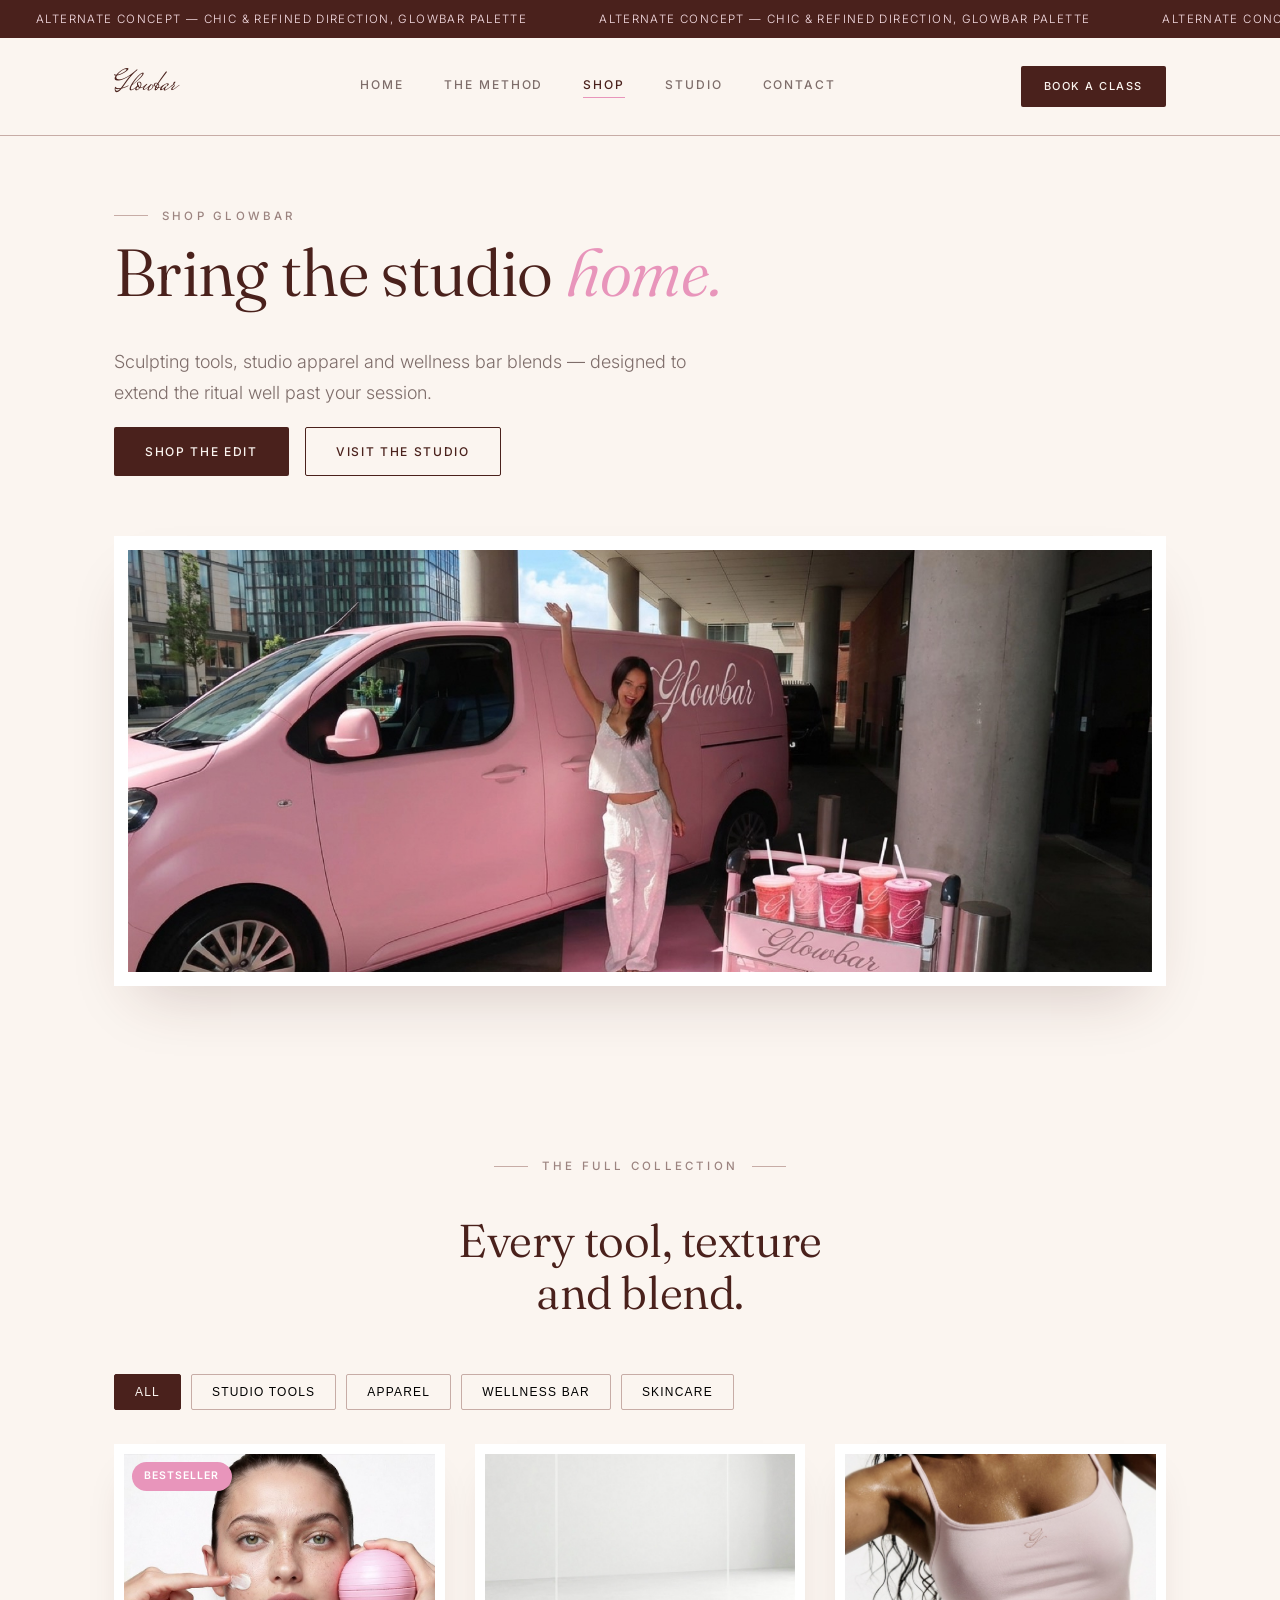
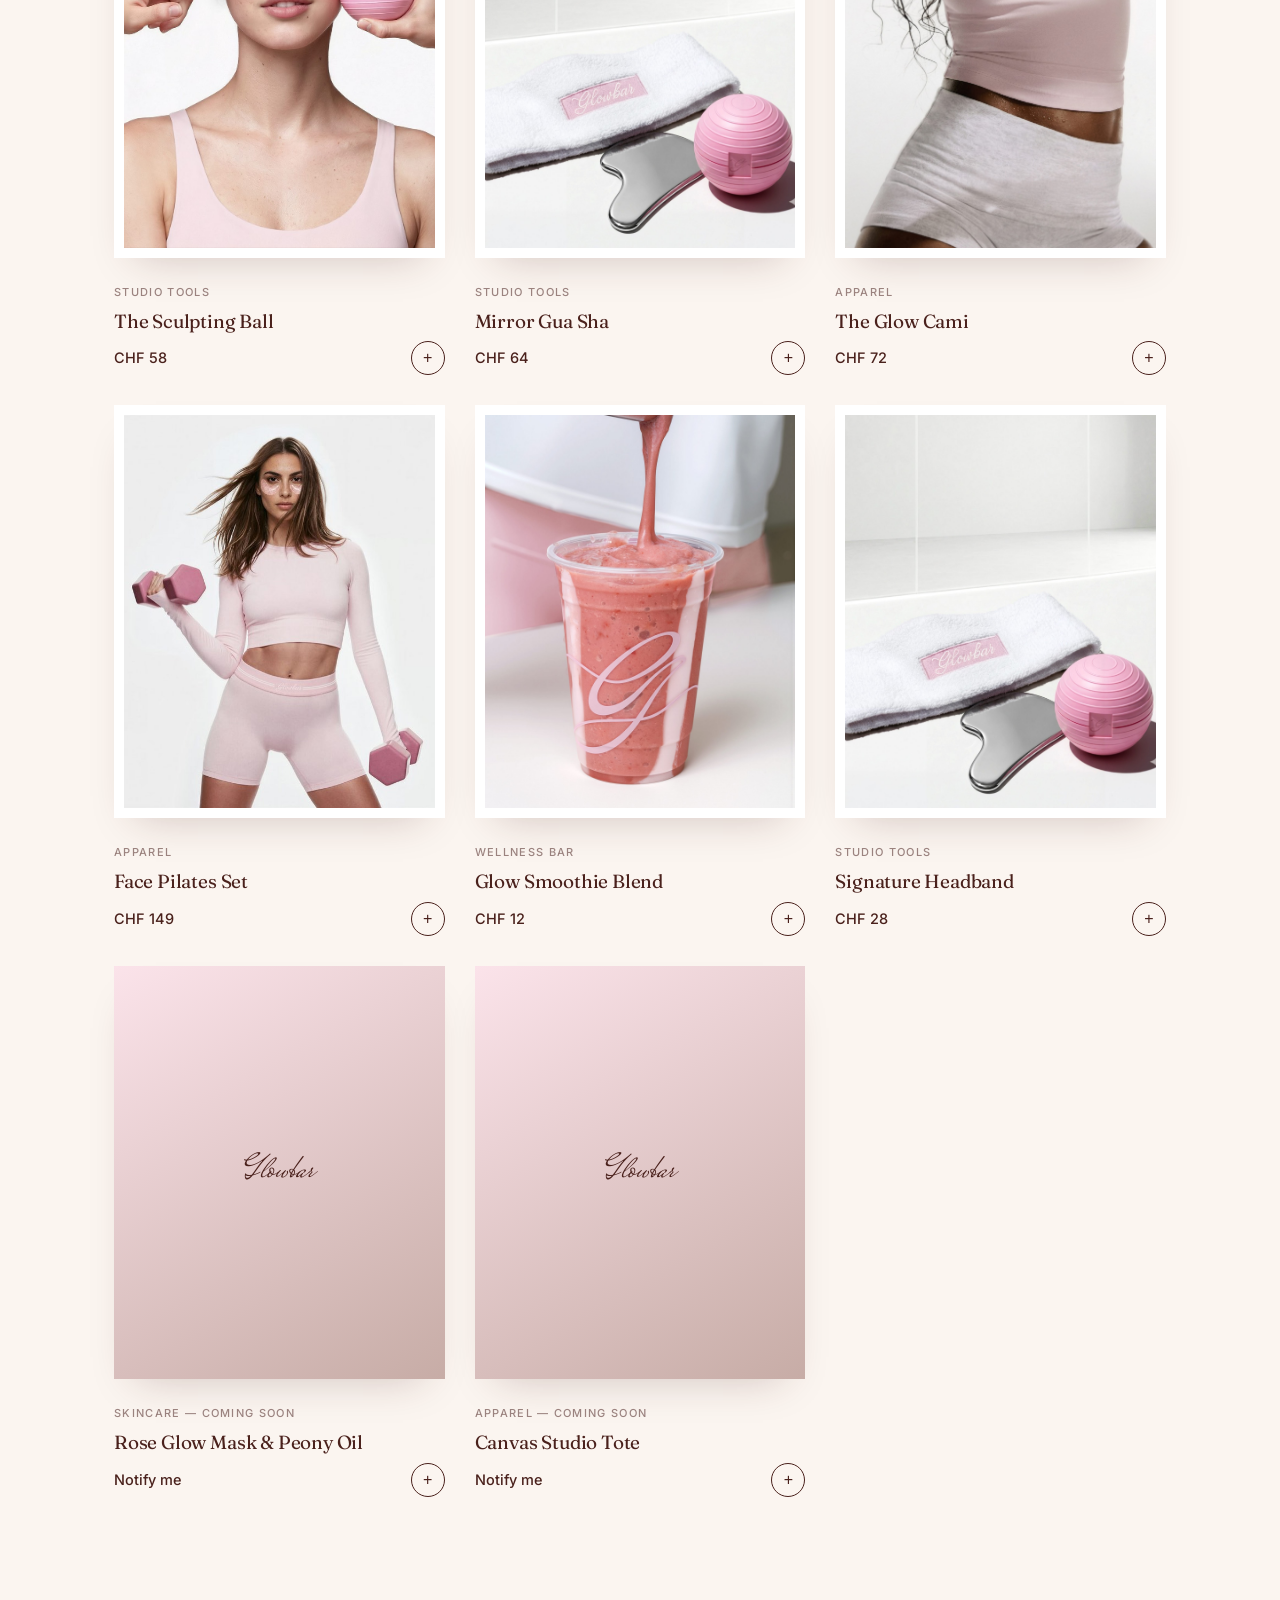
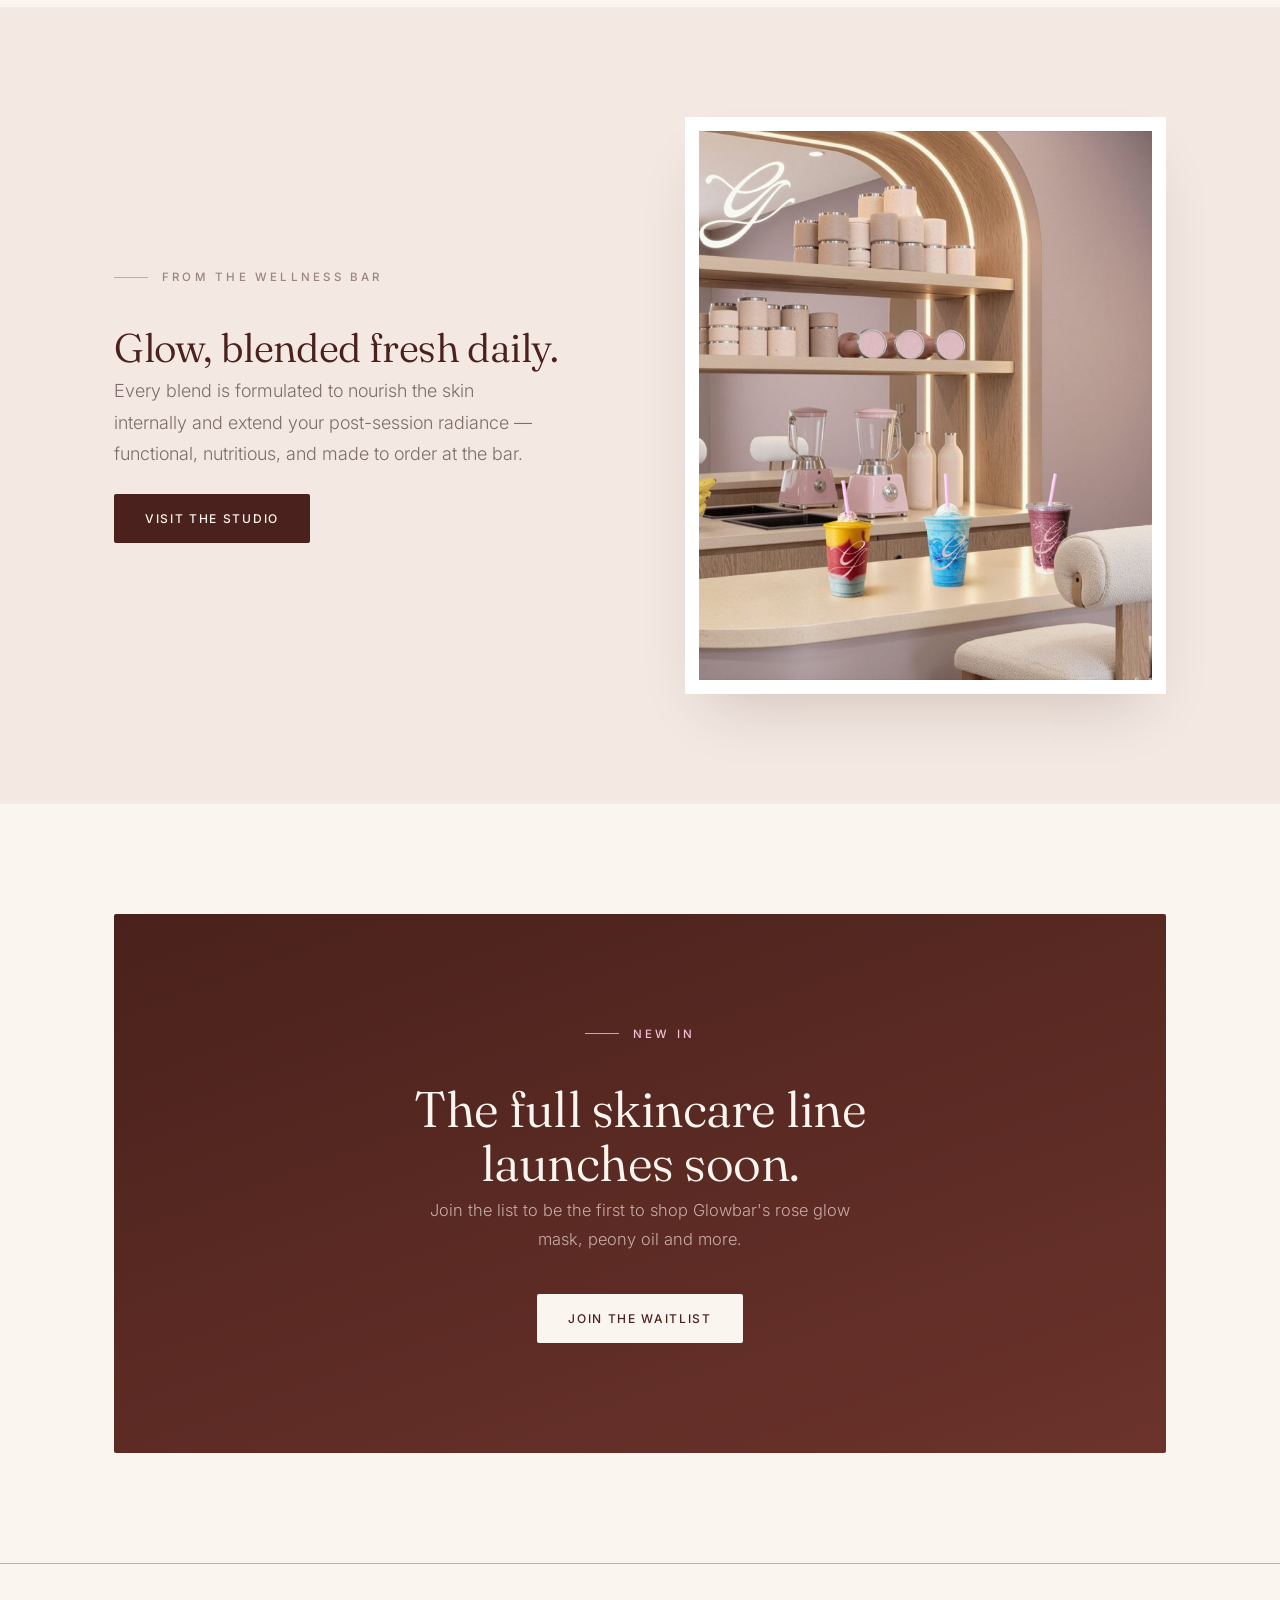
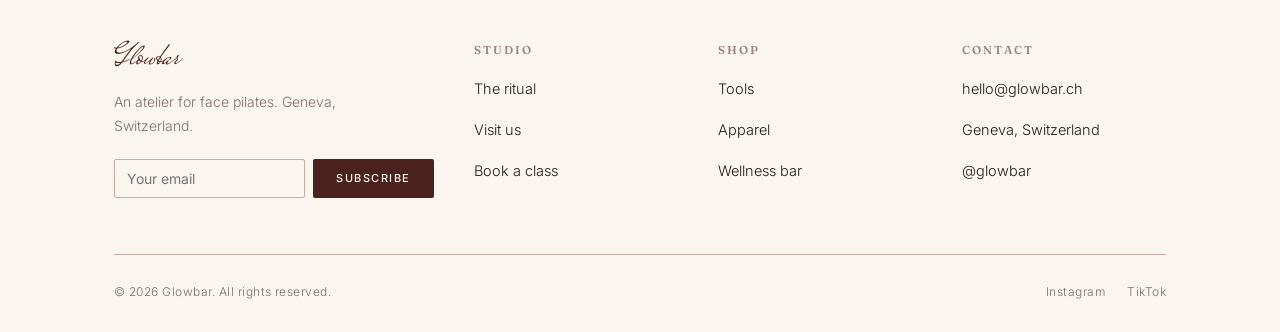
==== commit a29ec1eb: "Redo shop page around the home page's editorial identity - Hero gets a cta-row (Shop the edit / Visi" ====
--- a/shop.html
+++ b/shop.html
@@ -54,8 +54,12 @@
     <div class="container">
       <div class="reveal in" style="max-width:640px;">
         <span class="eyebrow">Shop Glowbar</span>
-        <h1 class="display">Bring the studio <em>home.</em></h1>
+        <h1 class="display" data-parallax>Bring the studio <em>home.</em></h1>
         <p class="lede" style="max-width:52ch;">Sculpting tools, studio apparel and wellness bar blends — designed to extend the ritual well past your session.</p>
+        <div class="cta-row">
+          <a href="#shop" class="btn btn-primary">Shop the edit</a>
+          <a href="index.html#book" class="btn btn-outline">Visit the studio</a>
+        </div>
       </div>
     </div>
   </section>
@@ -71,6 +75,11 @@
   <!-- PRODUCT GRID -->
   <section id="shop">
     <div class="container">
+
+      <div class="section-head center reveal">
+        <span class="eyebrow center">The Full Collection</span>
+        <h2 data-parallax>Every tool, texture<br>and blend.</h2>
+      </div>
 
       <div class="filters reveal">
         <button class="filter-pill active" data-filter="all">All</button>
@@ -204,7 +213,7 @@
         </div>
         <div class="split-copy reveal" style="transition-delay:.1s">
           <span class="eyebrow">From the wellness bar</span>
-          <h2>Glow, blended fresh daily.</h2>
+          <h2 data-parallax>Glow, blended fresh daily.</h2>
           <p class="lede">Every blend is formulated to nourish the skin internally and extend your post-session radiance — functional, nutritious, and made to order at the bar.</p>
           <div class="cta-row"><a href="index.html#book" class="btn btn-primary">Visit the studio</a></div>
         </div>
@@ -217,7 +226,7 @@
     <div class="container">
       <div class="cta-band reveal">
         <span class="eyebrow" style="color:var(--pink)">New in</span>
-        <h2>The full skincare line<br>launches soon.</h2>
+        <h2 data-parallax>The full skincare line<br>launches soon.</h2>
         <p>Join the list to be the first to shop Glowbar's rose glow mask, peony oil and more.</p>
         <div class="cta-row">
           <a href="#" class="btn btn-light">Join the waitlist</a>
@@ -234,6 +243,12 @@
       <div class="footer-brand">
         <span class="script">Glowbar</span>
         <p>An atelier for face pilates. Geneva, Switzerland.</p>
+        <form class="newsletter-form" data-form>
+          <label class="sr-only" for="newsletter-email">Email address</label>
+          <input type="email" id="newsletter-email" name="email" placeholder="Your email" autocomplete="email" required>
+          <button type="submit" class="btn btn-primary btn-sm">Subscribe</button>
+        </form>
+        <p class="form-note" hidden>You're on the list — welcome to the glow.</p>
       </div>
       <div class="footer-col">
         <h4>Studio</h4>
@@ -263,7 +278,7 @@
     <div class="footer-bottom">
       <span>© 2026 Glowbar. All rights reserved.</span>
       <div class="footer-social">
-        <a href="#">Instagram</a><a href="#">TikTok</a><a href="#">Newsletter</a>
+        <a href="#">Instagram</a><a href="#">TikTok</a>
       </div>
     </div>
   </div>
--- a/styles.css
+++ b/styles.css
@@ -254,6 +254,18 @@
 .footer-social{ display: flex; gap: 22px; }
 .footer-social a:hover{ color: var(--pink-deep); }
 
+/* ---------- forms ---------- */
+
+.sr-only{ position: absolute; width: 1px; height: 1px; padding: 0; margin: -1px; overflow: hidden; clip: rect(0,0,0,0); white-space: nowrap; border: 0; }
+.form-note{ color: var(--oxblood); font-size: 14px; margin-top: 16px; }
+.footer-brand .form-note{ font-size: 13px; max-width: 240px; }
+.newsletter-form{ display: flex; gap: 8px; margin: 20px 0 6px; max-width: 320px; }
+.newsletter-form input{
+  flex: 1; min-width: 0; font-family: var(--font-body); font-size: 14px; color: var(--ink);
+  background: var(--cream); border: 1px solid var(--mauve); border-radius: 2px; padding: 10px 12px;
+}
+.newsletter-form input:focus{ outline: none; border-color: var(--oxblood); }
+
 /* ---------- video feature ---------- */
 
 .video-feature{ position: relative; padding: 14px; background: var(--white); box-shadow: 0 30px 60px -25px rgba(74,33,28,.22); }
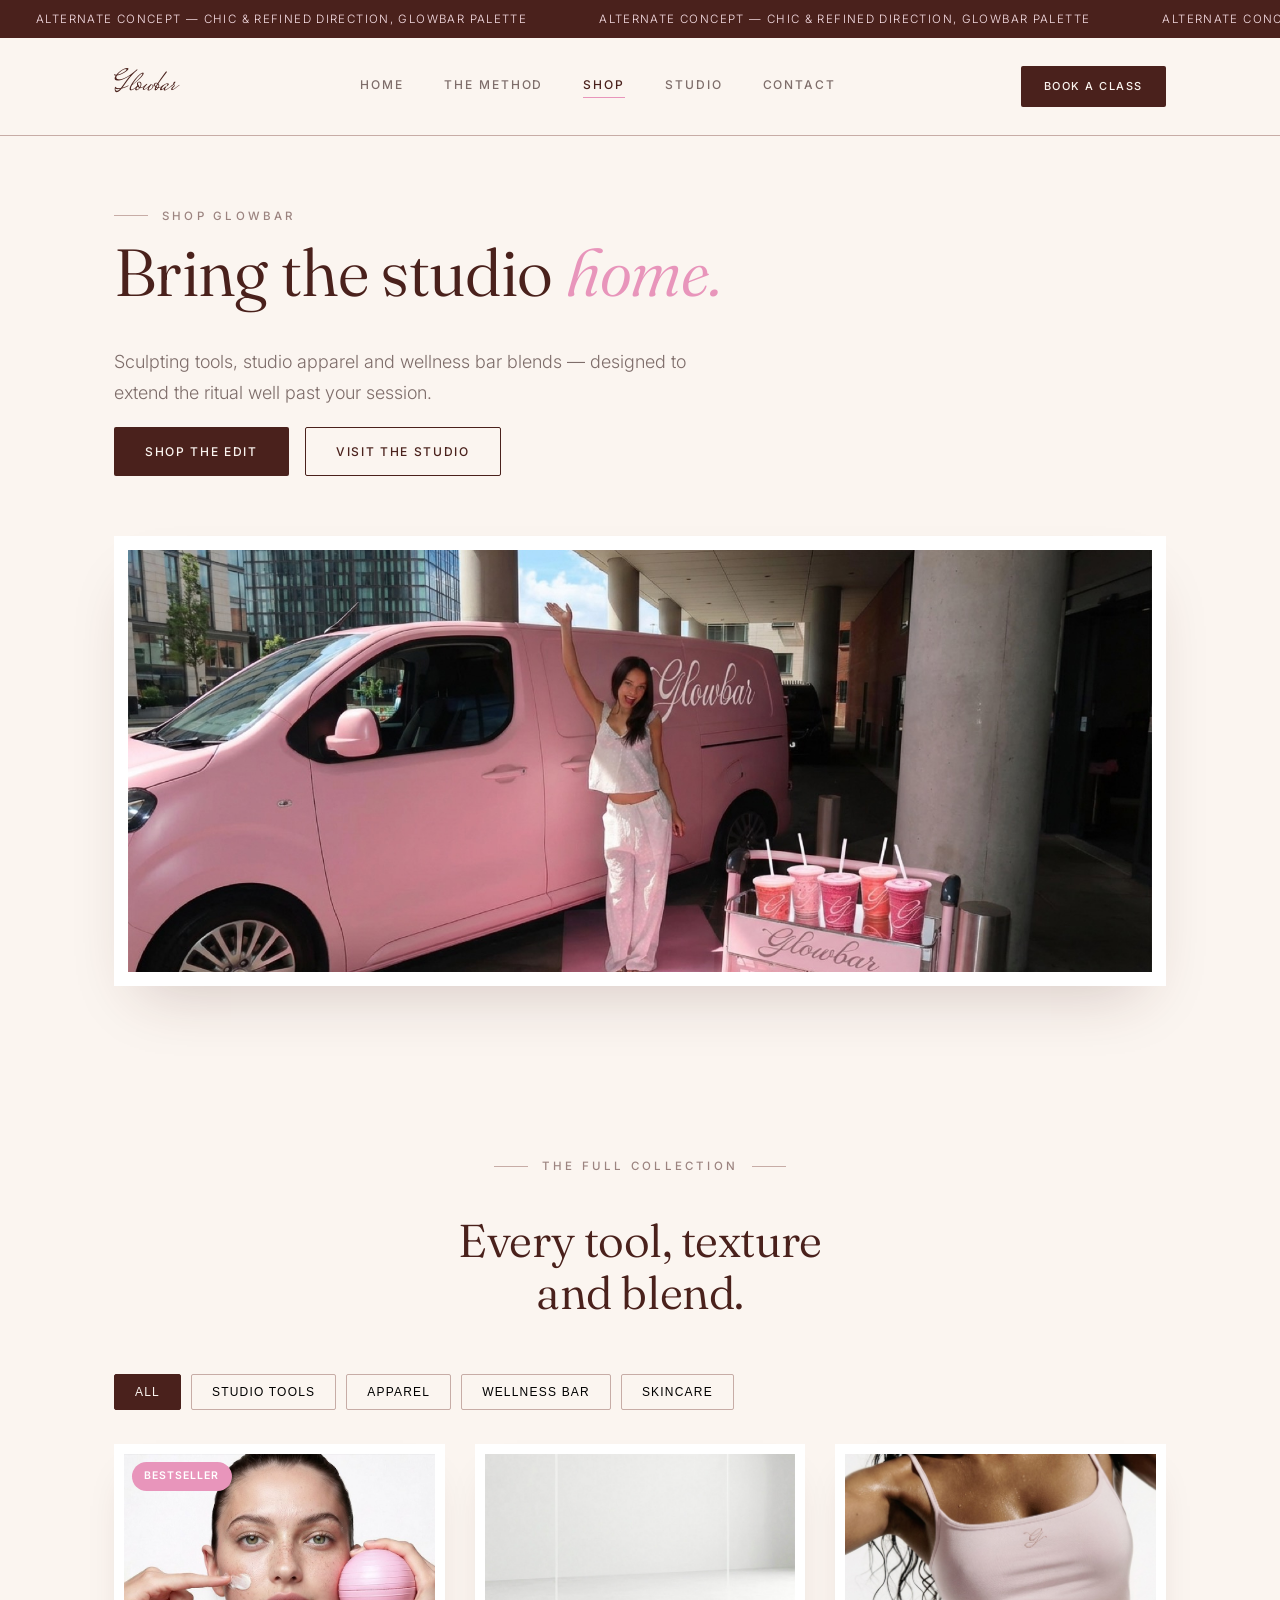
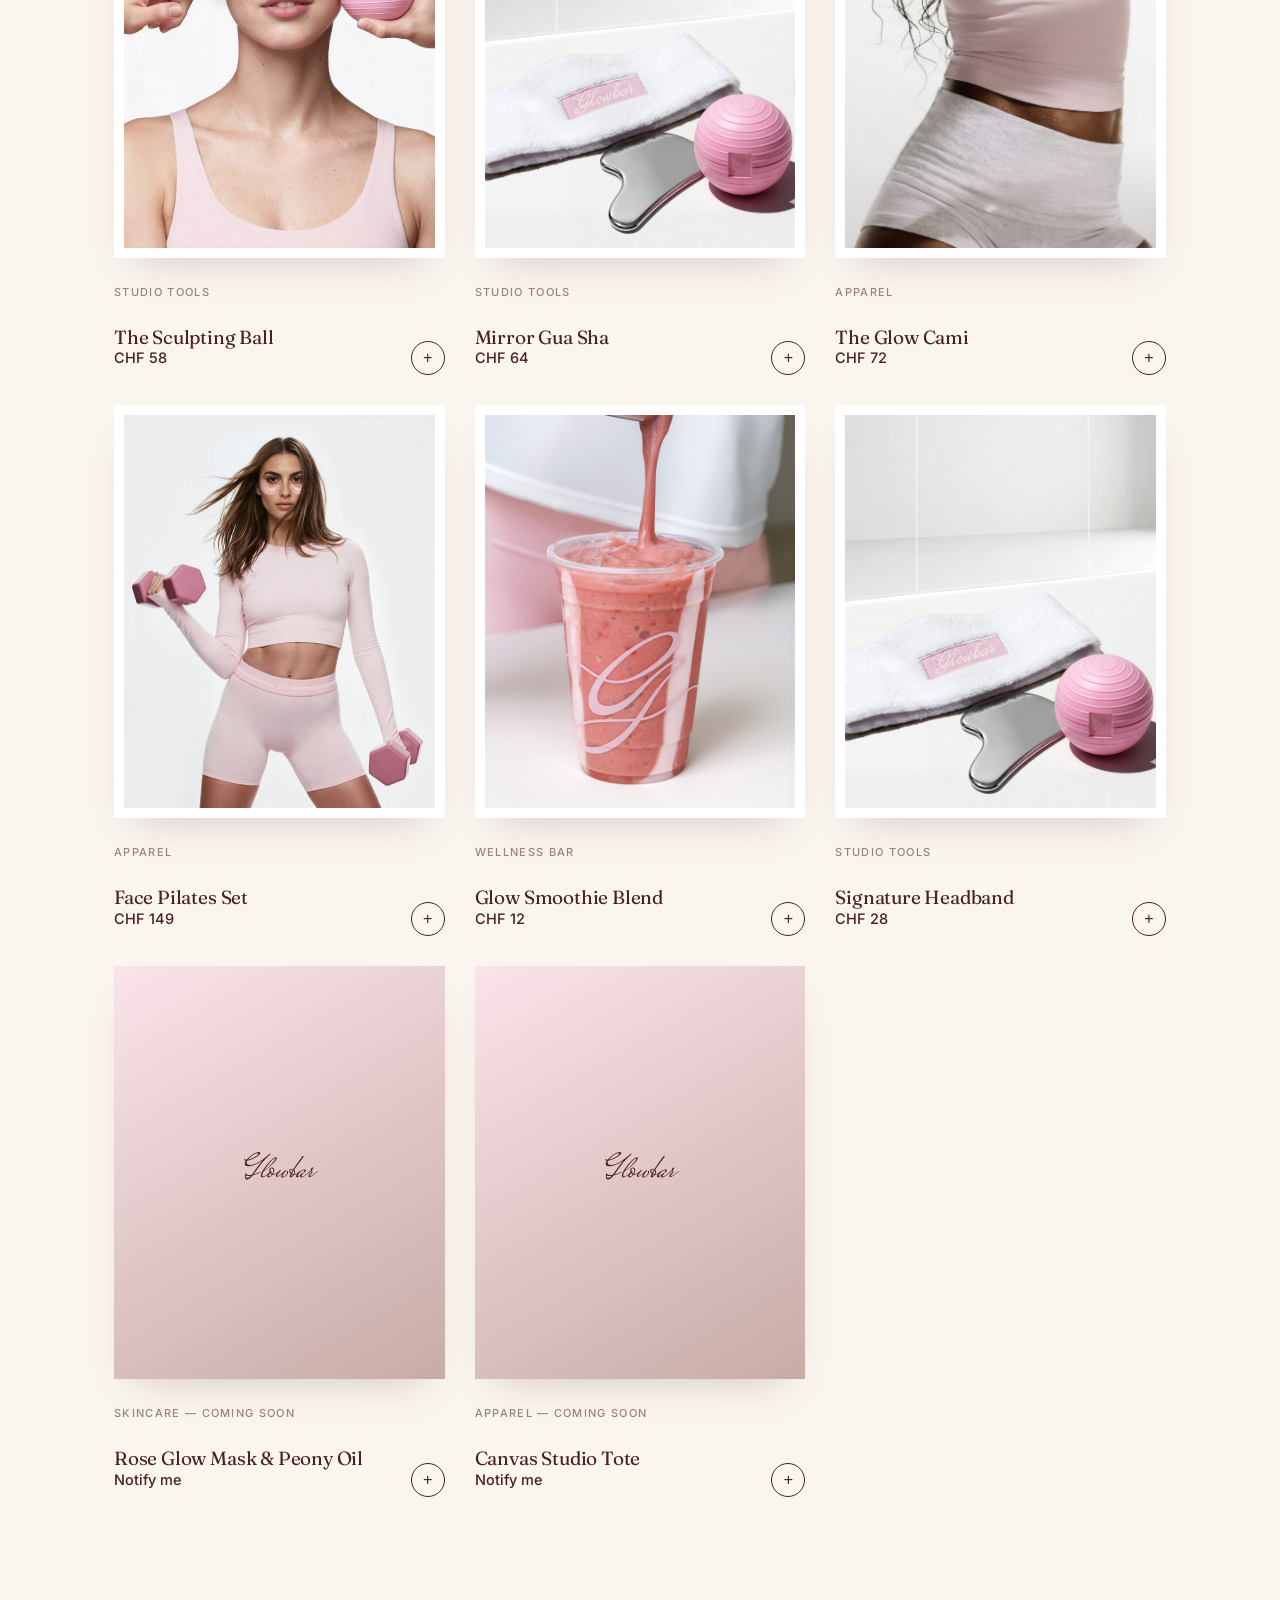
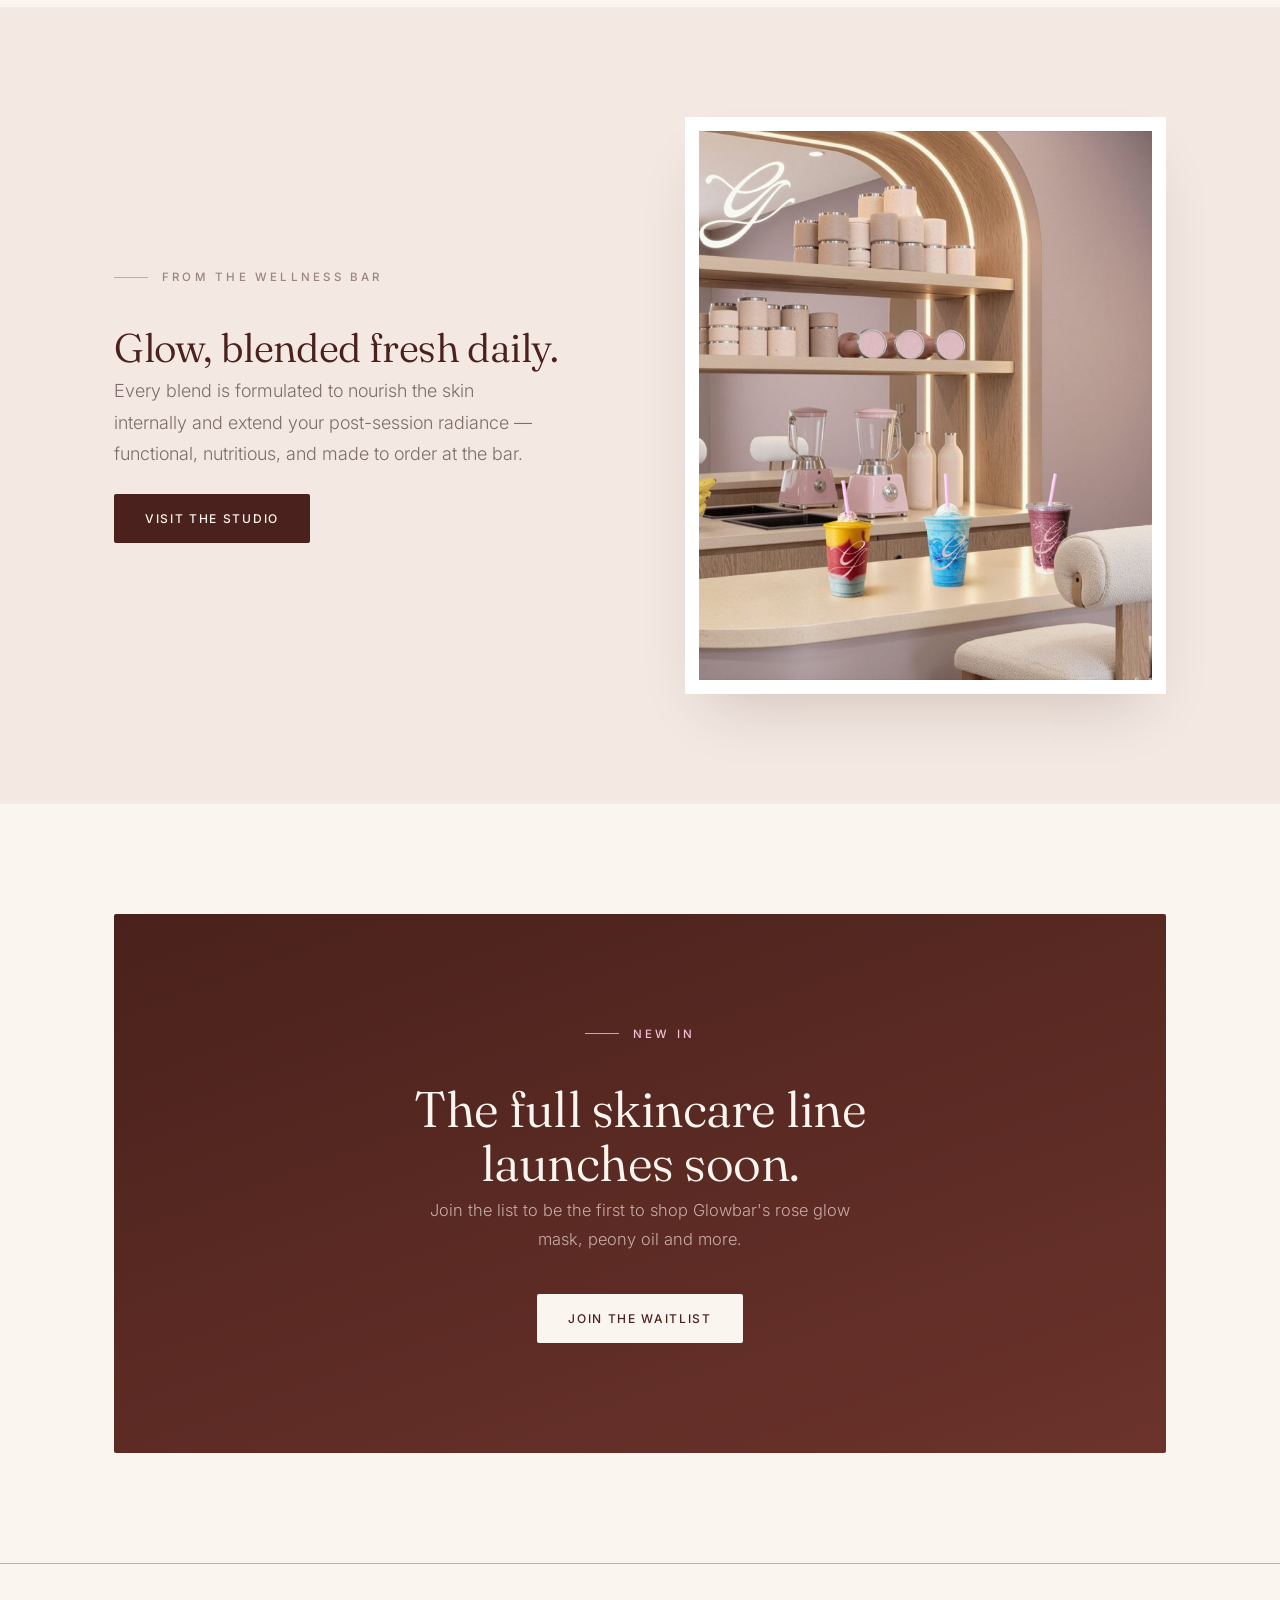
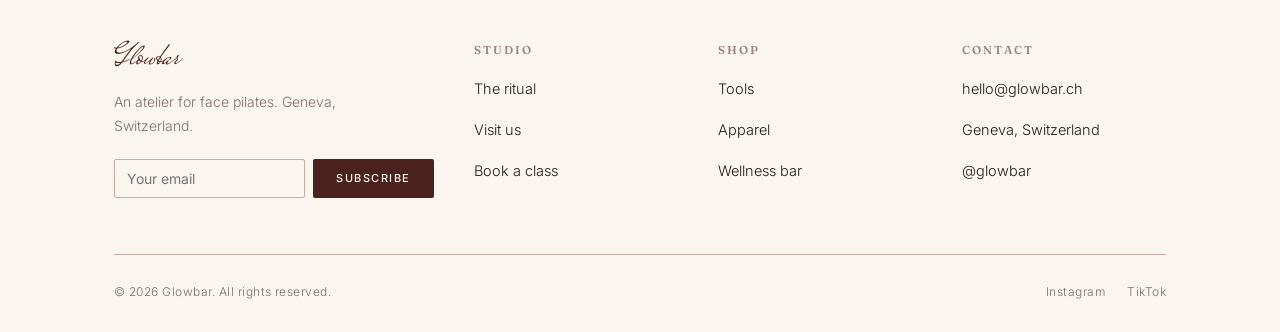
==== commit 235d42c9: "Extend scroll-drift to titles added after the feature shipped index.html: the "Questions, requests o" ====
--- a/shop.html
+++ b/shop.html
@@ -98,7 +98,7 @@
           </div>
           <div class="product-body">
             <span class="cat">Studio Tools</span>
-            <h3>The Sculpting Ball</h3>
+            <h3 data-parallax>The Sculpting Ball</h3>
             <div class="product-row">
               <span class="price">CHF 58</span>
               <button class="icon-btn" aria-label="Add the Sculpting Ball to bag">+</button>
@@ -112,7 +112,7 @@
           </div>
           <div class="product-body">
             <span class="cat">Studio Tools</span>
-            <h3>Mirror Gua Sha</h3>
+            <h3 data-parallax>Mirror Gua Sha</h3>
             <div class="product-row">
               <span class="price">CHF 64</span>
               <button class="icon-btn" aria-label="Add the Mirror Gua Sha to bag">+</button>
@@ -126,7 +126,7 @@
           </div>
           <div class="product-body">
             <span class="cat">Apparel</span>
-            <h3>The Glow Cami</h3>
+            <h3 data-parallax>The Glow Cami</h3>
             <div class="product-row">
               <span class="price">CHF 72</span>
               <button class="icon-btn" aria-label="Add the Glow Cami to bag">+</button>
@@ -140,7 +140,7 @@
           </div>
           <div class="product-body">
             <span class="cat">Apparel</span>
-            <h3>Face Pilates Set</h3>
+            <h3 data-parallax>Face Pilates Set</h3>
             <div class="product-row">
               <span class="price">CHF 149</span>
               <button class="icon-btn" aria-label="Add the Face Pilates Set to bag">+</button>
@@ -154,7 +154,7 @@
           </div>
           <div class="product-body">
             <span class="cat">Wellness Bar</span>
-            <h3>Glow Smoothie Blend</h3>
+            <h3 data-parallax>Glow Smoothie Blend</h3>
             <div class="product-row">
               <span class="price">CHF 12</span>
               <button class="icon-btn" aria-label="Add the Glow Smoothie Blend to bag">+</button>
@@ -168,7 +168,7 @@
           </div>
           <div class="product-body">
             <span class="cat">Studio Tools</span>
-            <h3>Signature Headband</h3>
+            <h3 data-parallax>Signature Headband</h3>
             <div class="product-row">
               <span class="price">CHF 28</span>
               <button class="icon-btn" aria-label="Add the Signature Headband to bag">+</button>
@@ -180,7 +180,7 @@
           <div class="product-media"><span class="script">Glowbar</span></div>
           <div class="product-body">
             <span class="cat">Skincare — Coming Soon</span>
-            <h3>Rose Glow Mask &amp; Peony Oil</h3>
+            <h3 data-parallax>Rose Glow Mask &amp; Peony Oil</h3>
             <div class="product-row">
               <span class="price">Notify me</span>
               <button class="icon-btn" aria-label="Get notified about the skincare line">+</button>
@@ -192,7 +192,7 @@
           <div class="product-media"><span class="script">Glowbar</span></div>
           <div class="product-body">
             <span class="cat">Apparel — Coming Soon</span>
-            <h3>Canvas Studio Tote</h3>
+            <h3 data-parallax>Canvas Studio Tote</h3>
             <div class="product-row">
               <span class="price">Notify me</span>
               <button class="icon-btn" aria-label="Get notified about the canvas tote">+</button>
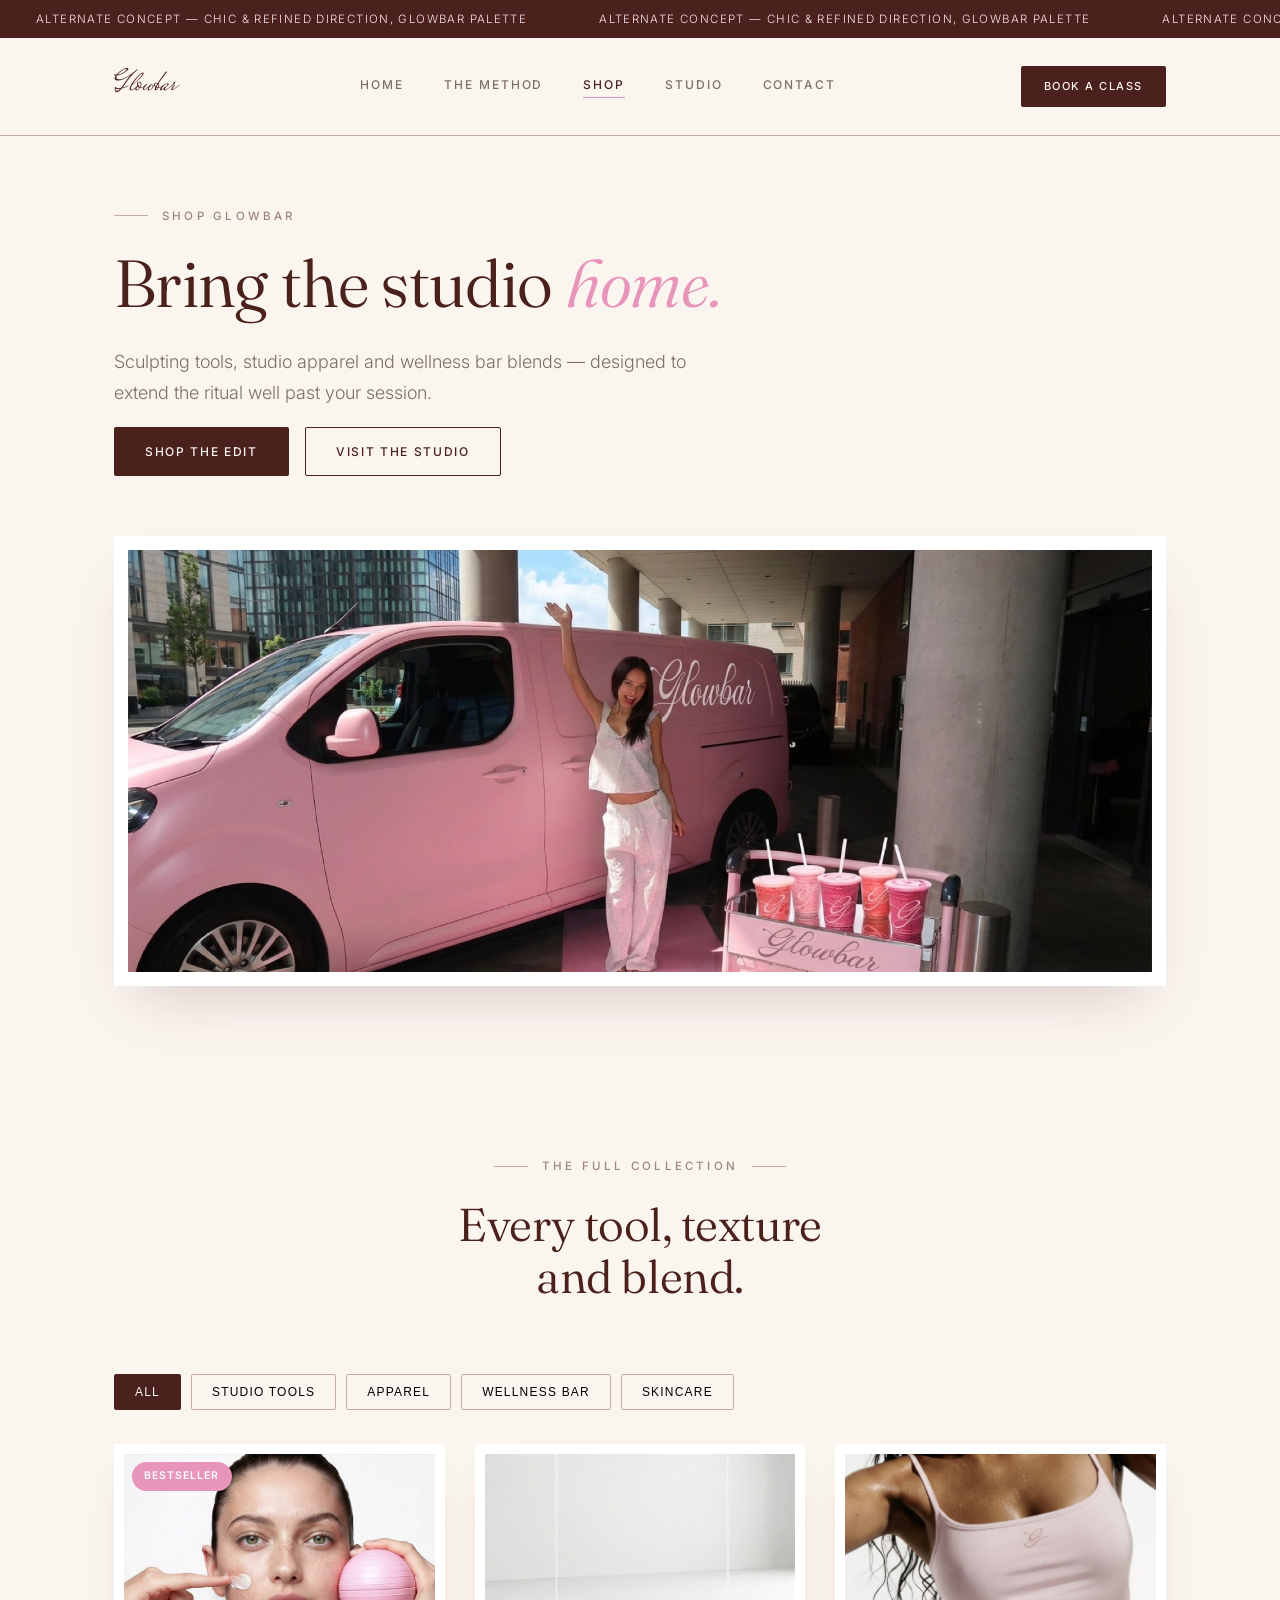
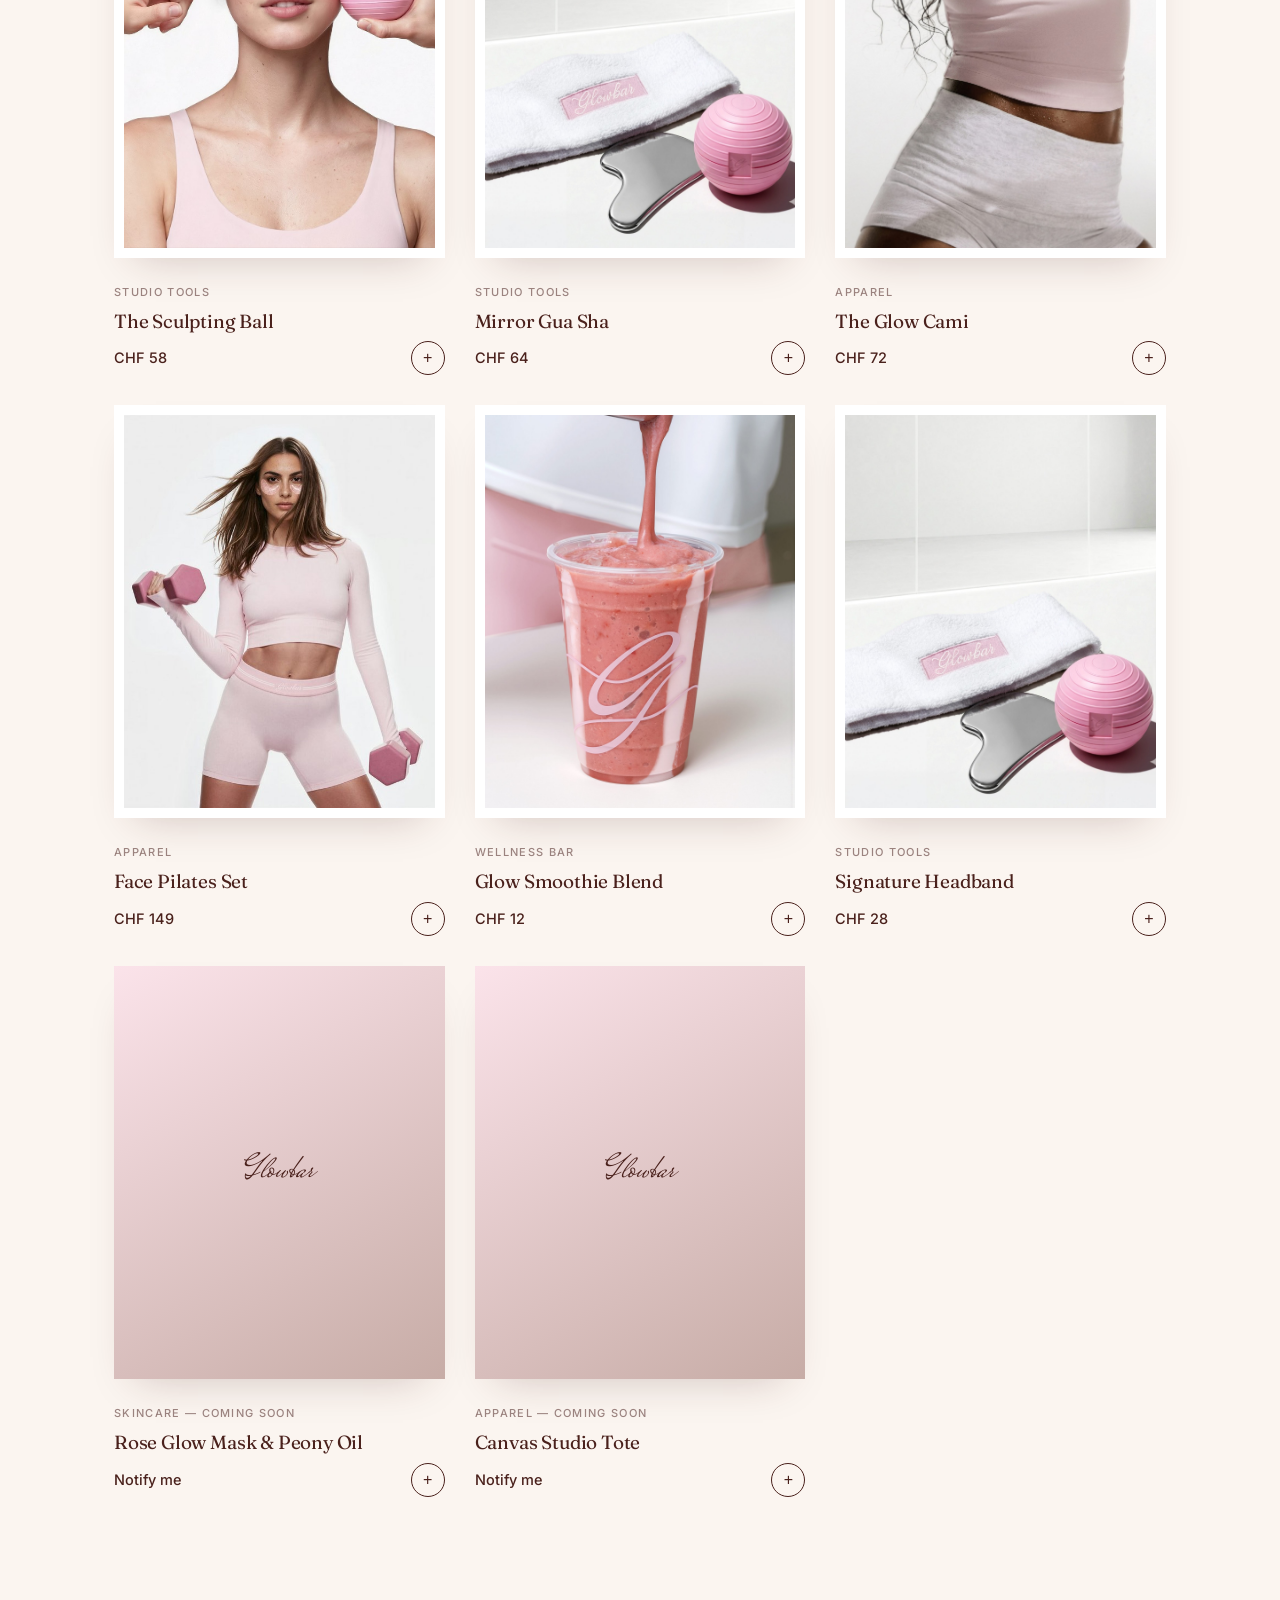
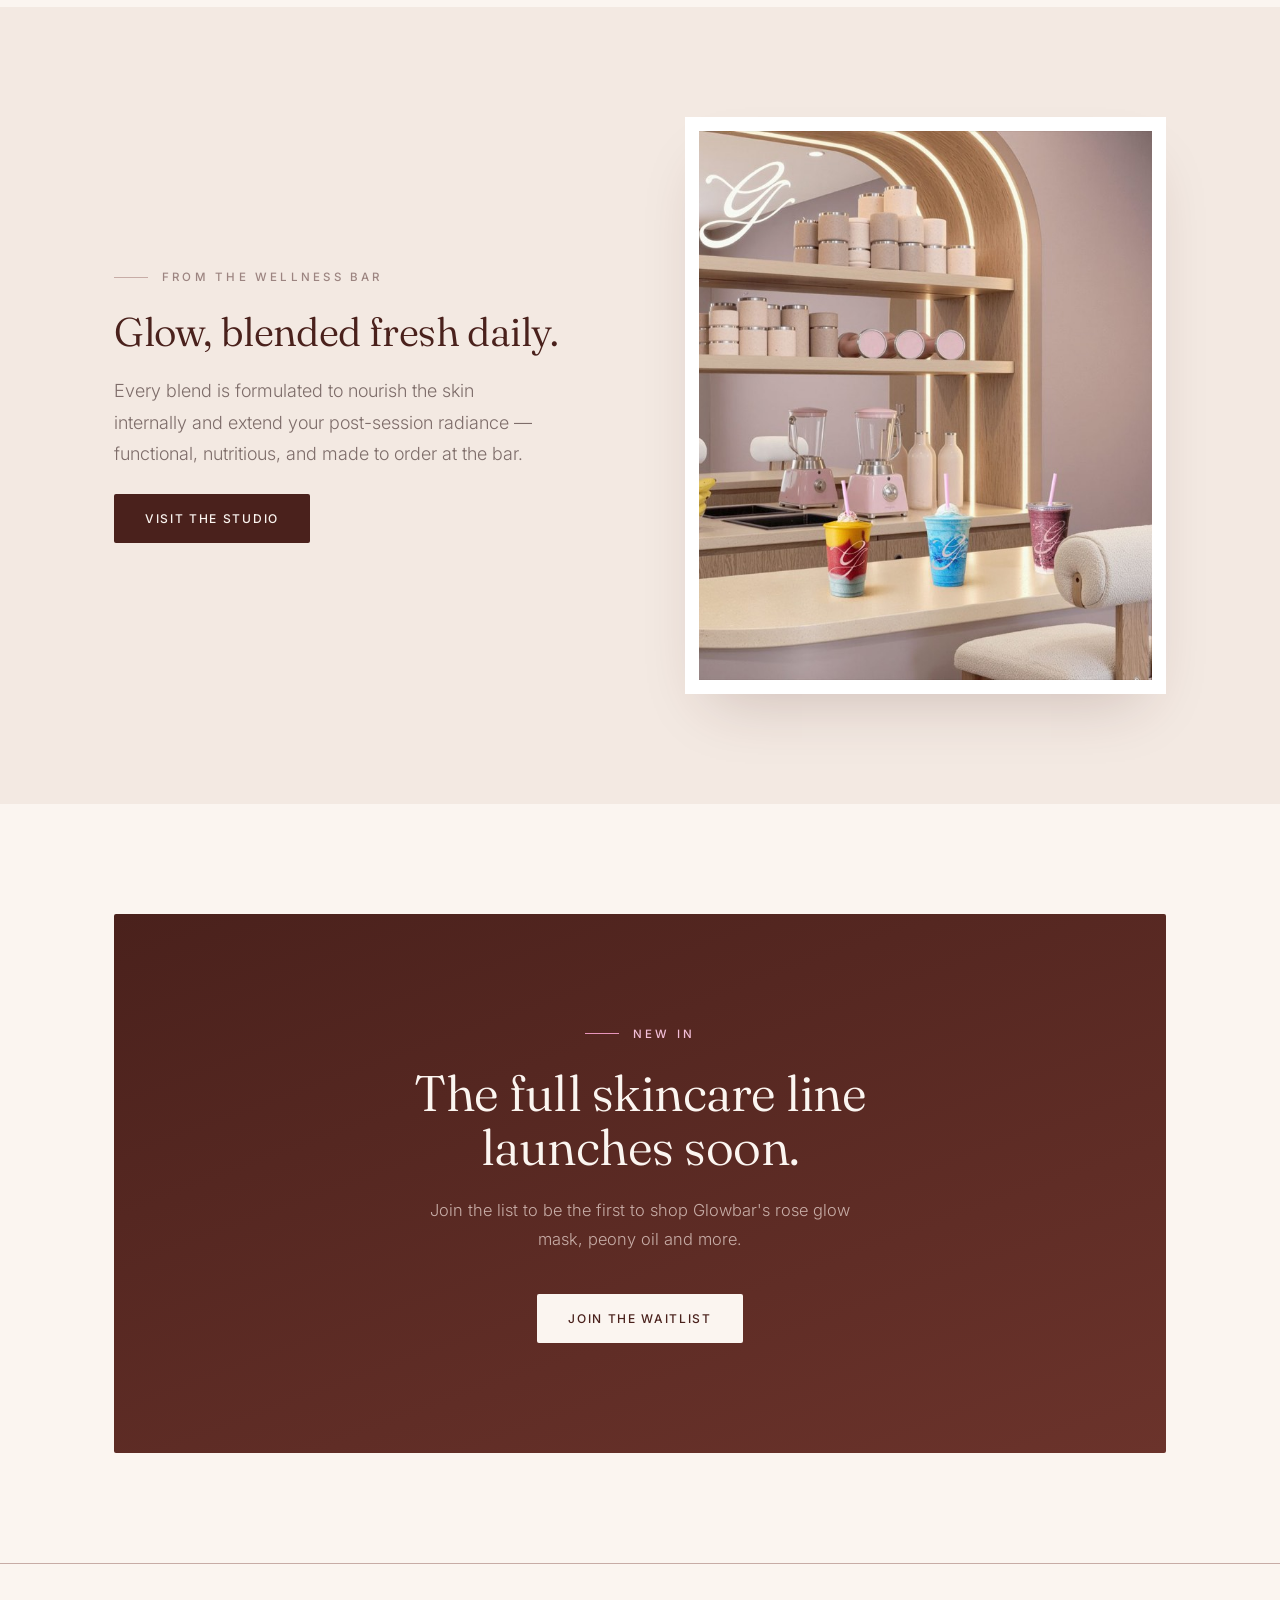
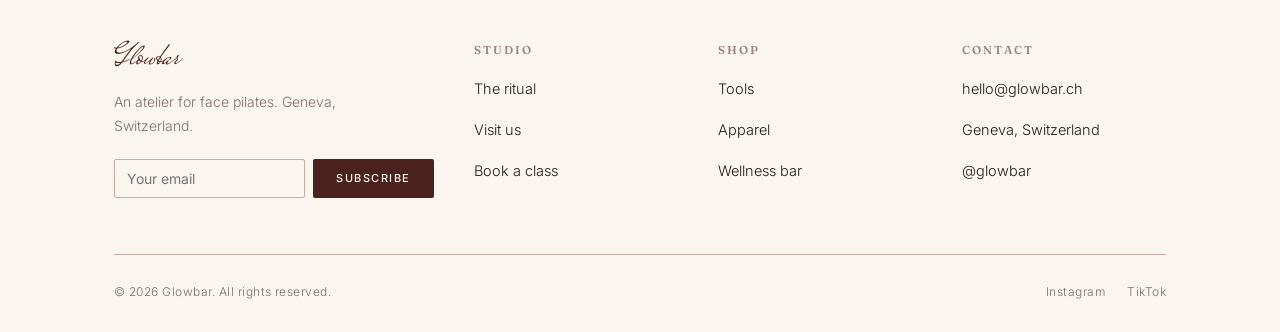
==== commit 38b3702f: "Remove the scroll-drift text animation Per feedback that it wasn't displaying properly. Removed the " ====
--- a/shop.html
+++ b/shop.html
@@ -54,7 +54,7 @@
     <div class="container">
       <div class="reveal in" style="max-width:640px;">
         <span class="eyebrow">Shop Glowbar</span>
-        <h1 class="display" data-parallax>Bring the studio <em>home.</em></h1>
+        <h1 class="display">Bring the studio <em>home.</em></h1>
         <p class="lede" style="max-width:52ch;">Sculpting tools, studio apparel and wellness bar blends — designed to extend the ritual well past your session.</p>
         <div class="cta-row">
           <a href="#shop" class="btn btn-primary">Shop the edit</a>
@@ -78,7 +78,7 @@
 
       <div class="section-head center reveal">
         <span class="eyebrow center">The Full Collection</span>
-        <h2 data-parallax>Every tool, texture<br>and blend.</h2>
+        <h2>Every tool, texture<br>and blend.</h2>
       </div>
 
       <div class="filters reveal">
@@ -98,7 +98,7 @@
           </div>
           <div class="product-body">
             <span class="cat">Studio Tools</span>
-            <h3 data-parallax>The Sculpting Ball</h3>
+            <h3>The Sculpting Ball</h3>
             <div class="product-row">
               <span class="price">CHF 58</span>
               <button class="icon-btn" aria-label="Add the Sculpting Ball to bag">+</button>
@@ -112,7 +112,7 @@
           </div>
           <div class="product-body">
             <span class="cat">Studio Tools</span>
-            <h3 data-parallax>Mirror Gua Sha</h3>
+            <h3>Mirror Gua Sha</h3>
             <div class="product-row">
               <span class="price">CHF 64</span>
               <button class="icon-btn" aria-label="Add the Mirror Gua Sha to bag">+</button>
@@ -126,7 +126,7 @@
           </div>
           <div class="product-body">
             <span class="cat">Apparel</span>
-            <h3 data-parallax>The Glow Cami</h3>
+            <h3>The Glow Cami</h3>
             <div class="product-row">
               <span class="price">CHF 72</span>
               <button class="icon-btn" aria-label="Add the Glow Cami to bag">+</button>
@@ -140,7 +140,7 @@
           </div>
           <div class="product-body">
             <span class="cat">Apparel</span>
-            <h3 data-parallax>Face Pilates Set</h3>
+            <h3>Face Pilates Set</h3>
             <div class="product-row">
               <span class="price">CHF 149</span>
               <button class="icon-btn" aria-label="Add the Face Pilates Set to bag">+</button>
@@ -154,7 +154,7 @@
           </div>
           <div class="product-body">
             <span class="cat">Wellness Bar</span>
-            <h3 data-parallax>Glow Smoothie Blend</h3>
+            <h3>Glow Smoothie Blend</h3>
             <div class="product-row">
               <span class="price">CHF 12</span>
               <button class="icon-btn" aria-label="Add the Glow Smoothie Blend to bag">+</button>
@@ -168,7 +168,7 @@
           </div>
           <div class="product-body">
             <span class="cat">Studio Tools</span>
-            <h3 data-parallax>Signature Headband</h3>
+            <h3>Signature Headband</h3>
             <div class="product-row">
               <span class="price">CHF 28</span>
               <button class="icon-btn" aria-label="Add the Signature Headband to bag">+</button>
@@ -180,7 +180,7 @@
           <div class="product-media"><span class="script">Glowbar</span></div>
           <div class="product-body">
             <span class="cat">Skincare — Coming Soon</span>
-            <h3 data-parallax>Rose Glow Mask &amp; Peony Oil</h3>
+            <h3>Rose Glow Mask &amp; Peony Oil</h3>
             <div class="product-row">
               <span class="price">Notify me</span>
               <button class="icon-btn" aria-label="Get notified about the skincare line">+</button>
@@ -192,7 +192,7 @@
           <div class="product-media"><span class="script">Glowbar</span></div>
           <div class="product-body">
             <span class="cat">Apparel — Coming Soon</span>
-            <h3 data-parallax>Canvas Studio Tote</h3>
+            <h3>Canvas Studio Tote</h3>
             <div class="product-row">
               <span class="price">Notify me</span>
               <button class="icon-btn" aria-label="Get notified about the canvas tote">+</button>
@@ -213,7 +213,7 @@
         </div>
         <div class="split-copy reveal" style="transition-delay:.1s">
           <span class="eyebrow">From the wellness bar</span>
-          <h2 data-parallax>Glow, blended fresh daily.</h2>
+          <h2>Glow, blended fresh daily.</h2>
           <p class="lede">Every blend is formulated to nourish the skin internally and extend your post-session radiance — functional, nutritious, and made to order at the bar.</p>
           <div class="cta-row"><a href="index.html#book" class="btn btn-primary">Visit the studio</a></div>
         </div>
@@ -226,7 +226,7 @@
     <div class="container">
       <div class="cta-band reveal">
         <span class="eyebrow" style="color:var(--pink)">New in</span>
-        <h2 data-parallax>The full skincare line<br>launches soon.</h2>
+        <h2>The full skincare line<br>launches soon.</h2>
         <p>Join the list to be the first to shop Glowbar's rose glow mask, peony oil and more.</p>
         <div class="cta-row">
           <a href="#" class="btn btn-light">Join the waitlist</a>
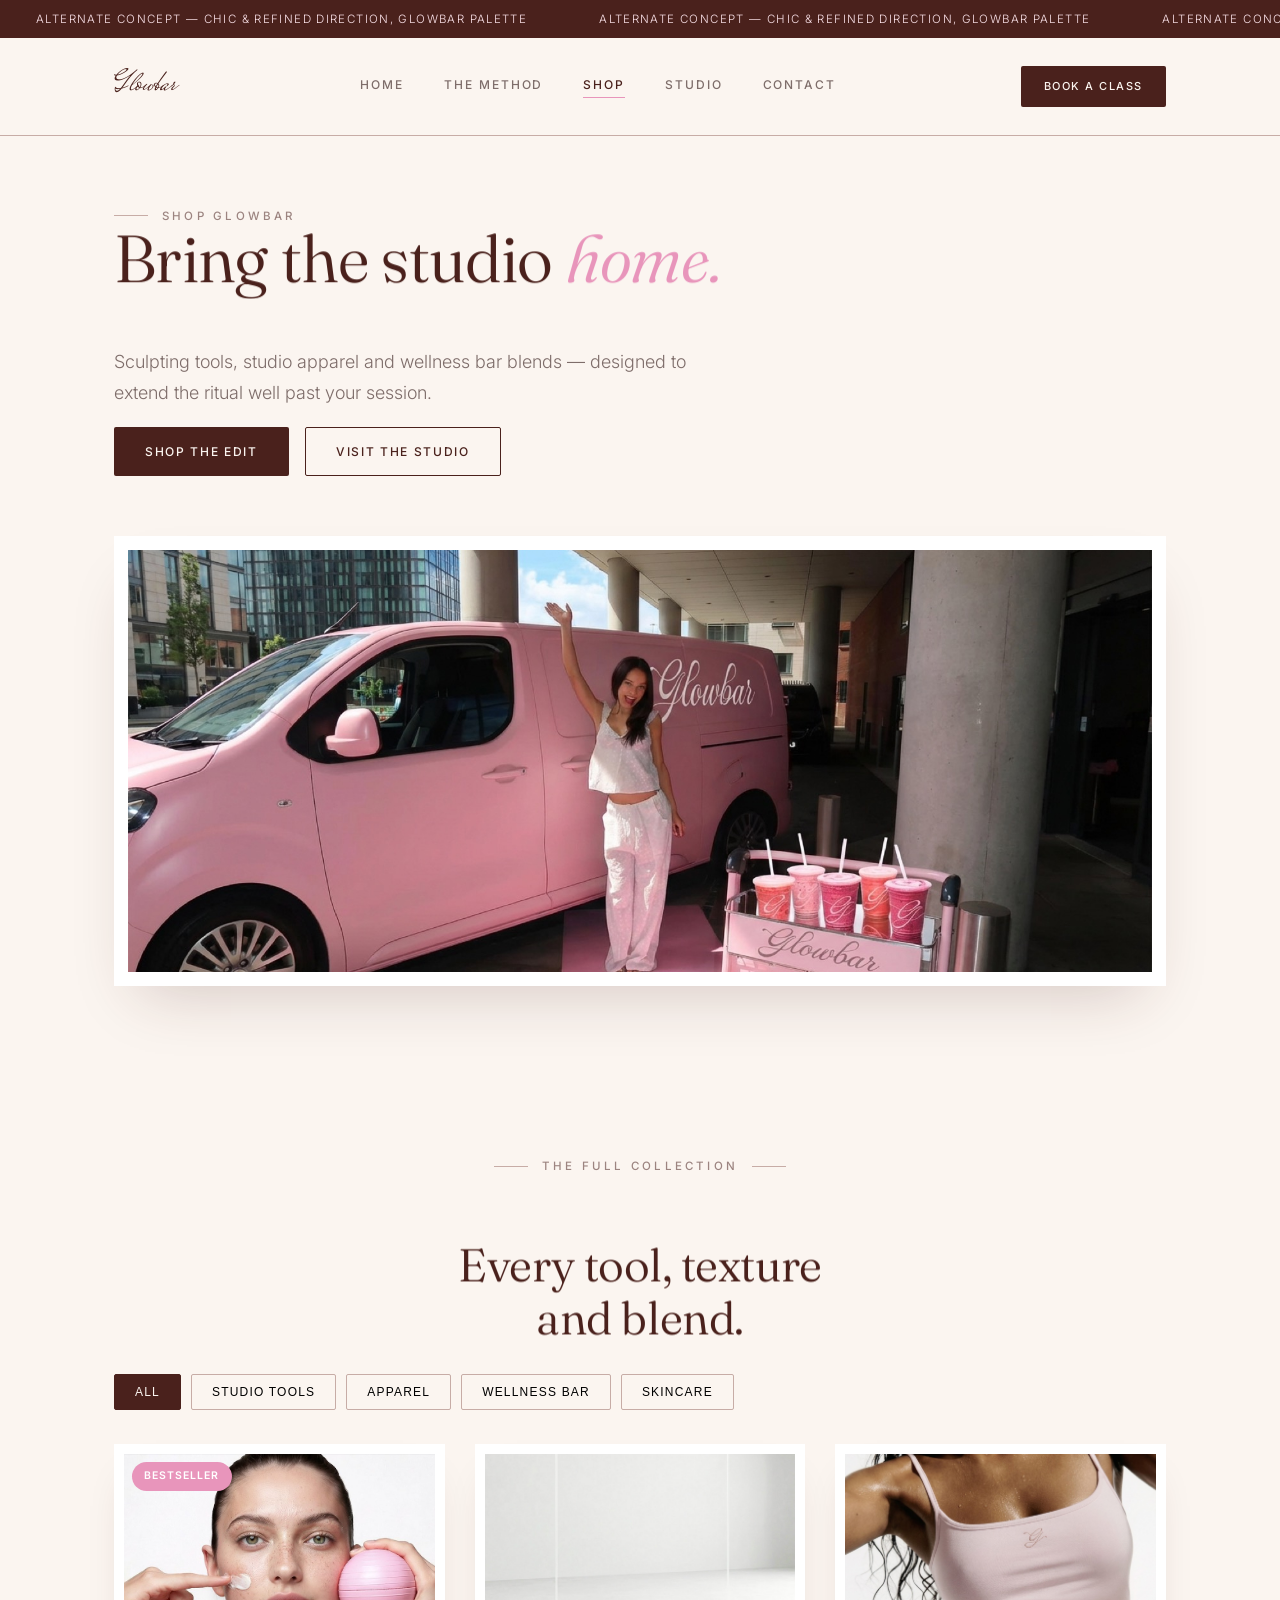
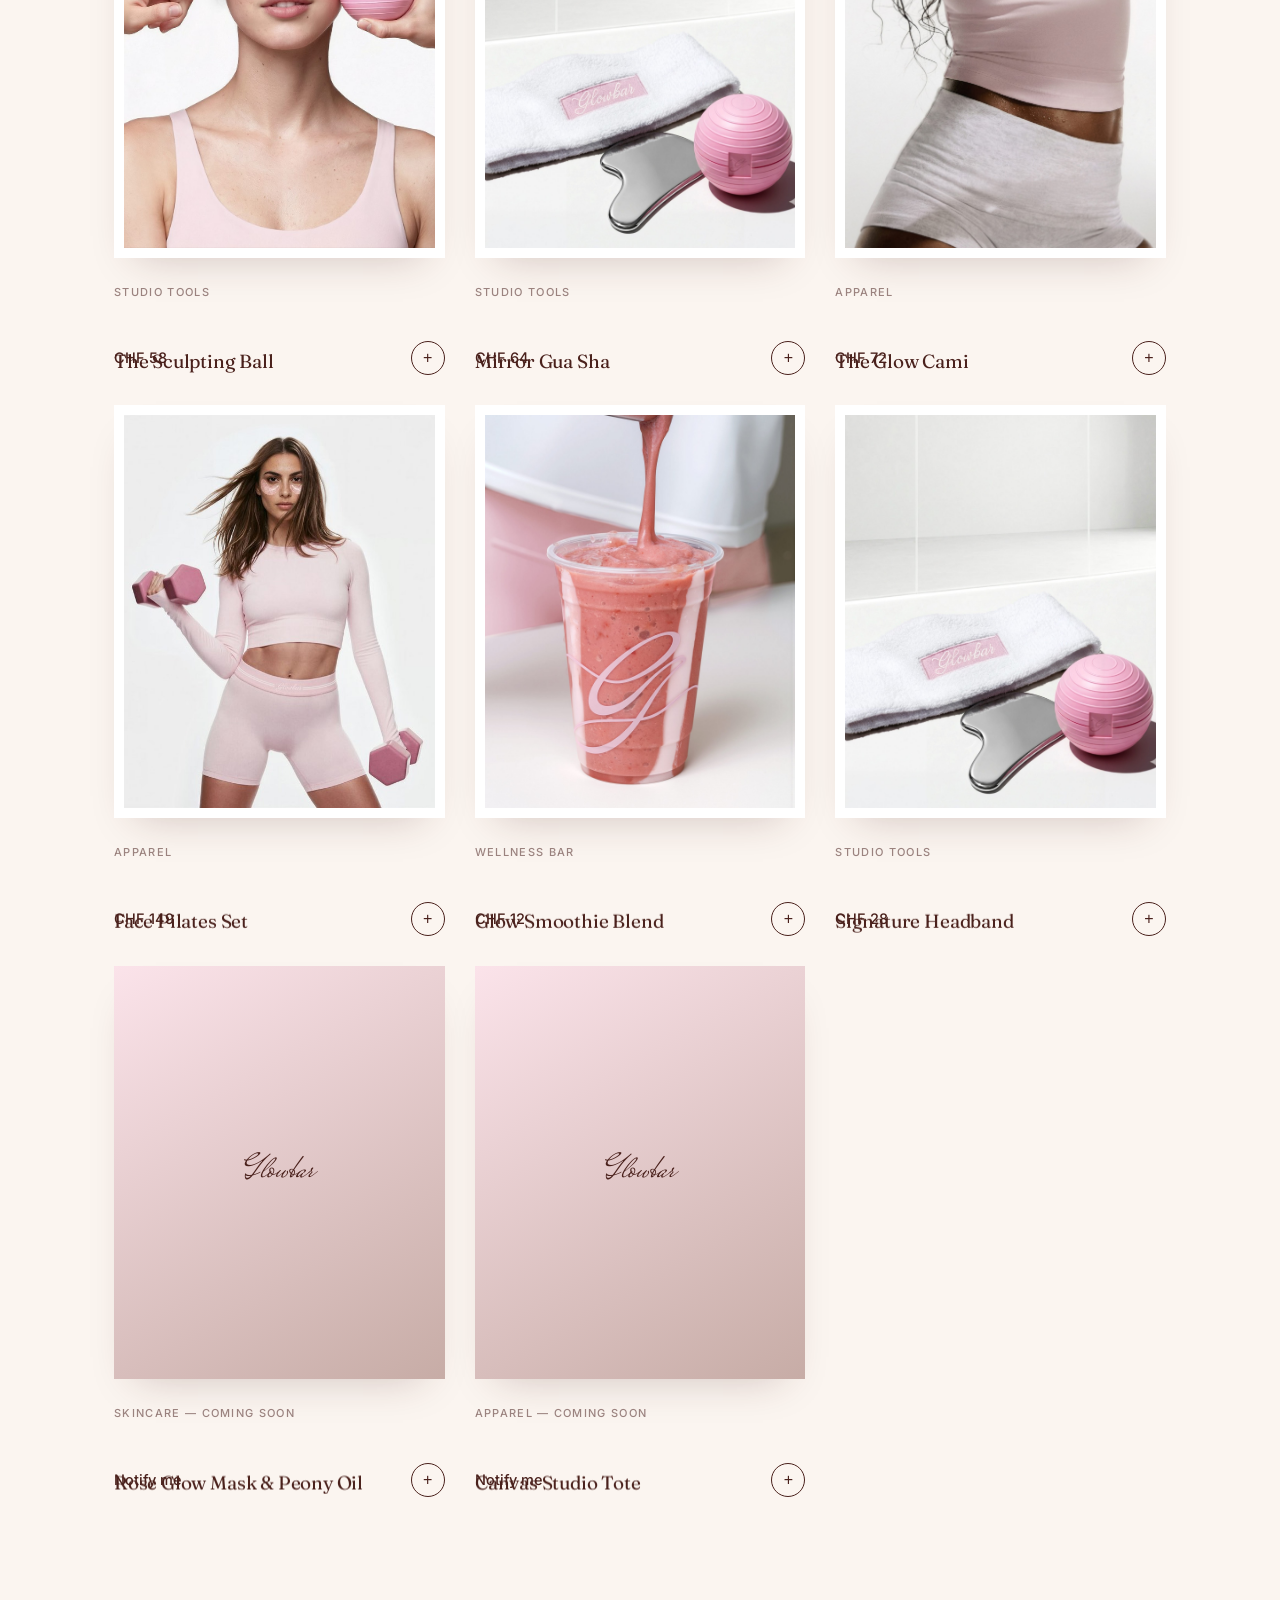
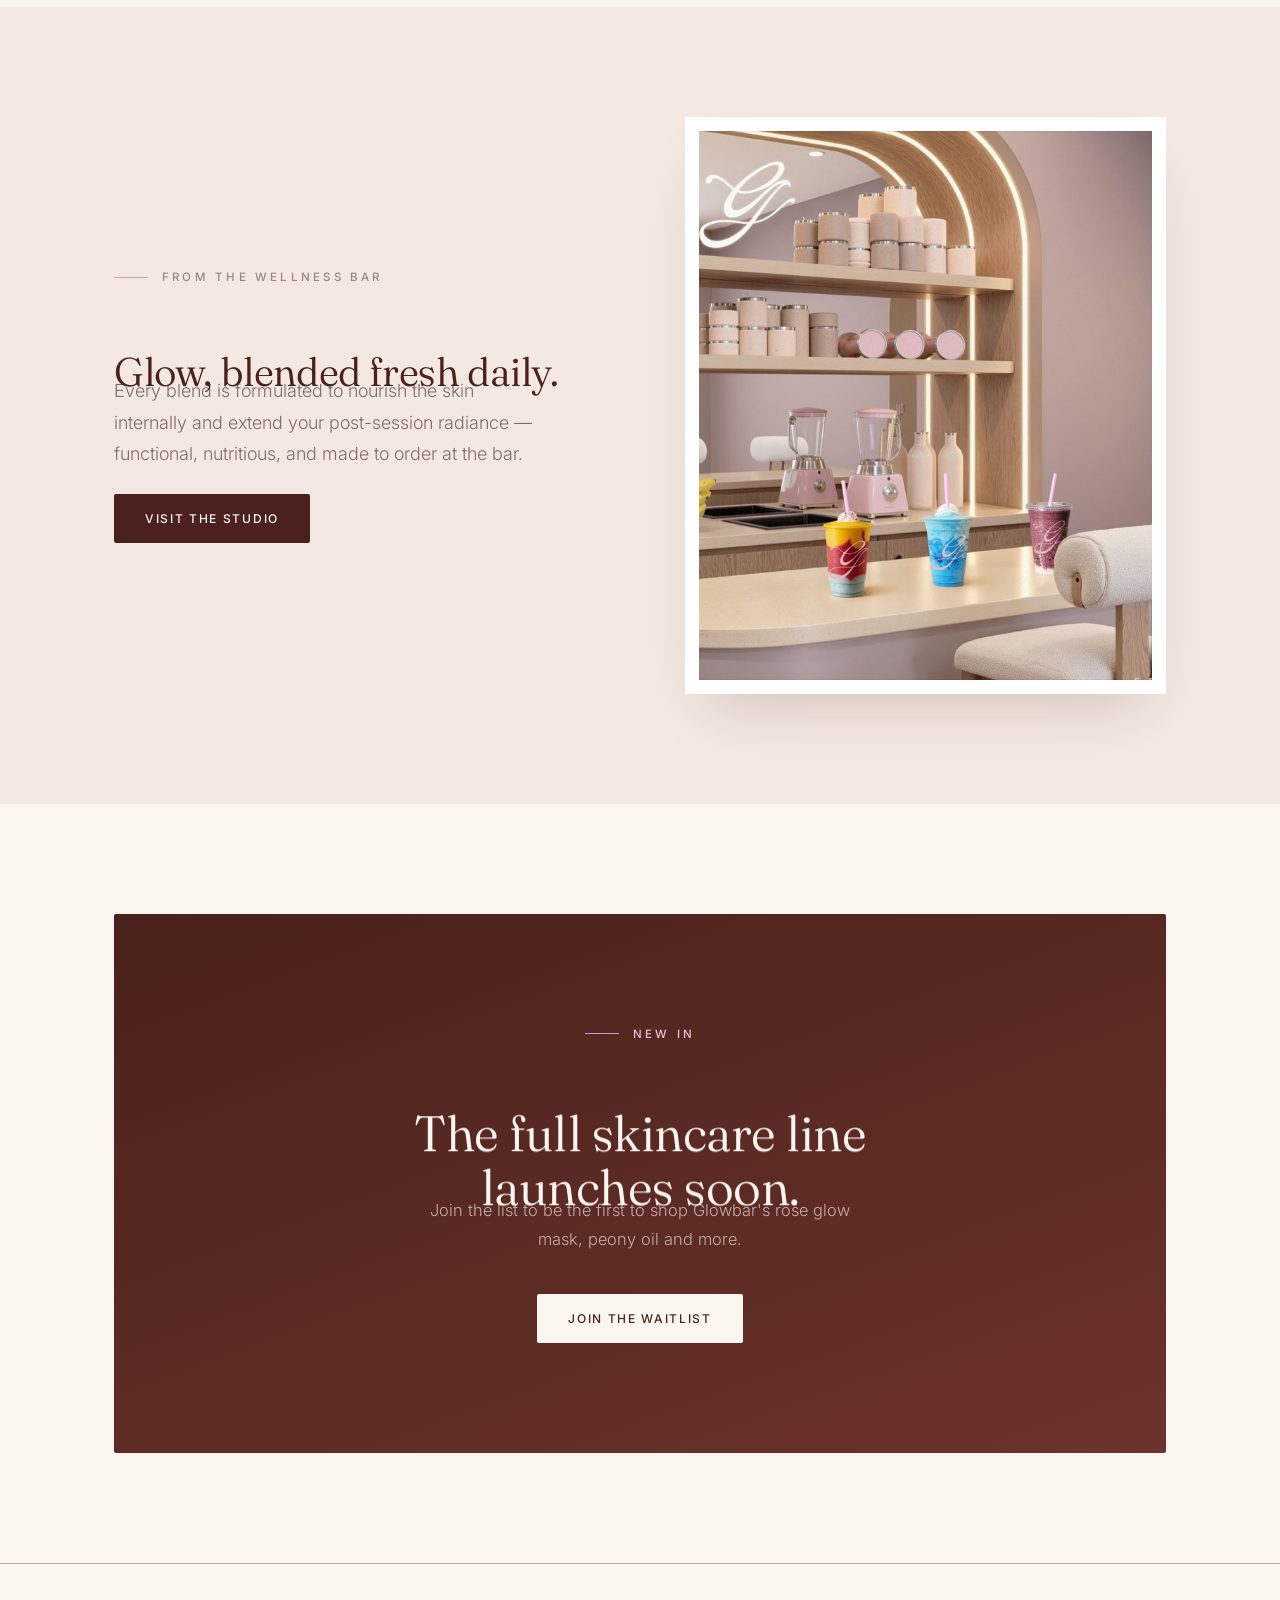
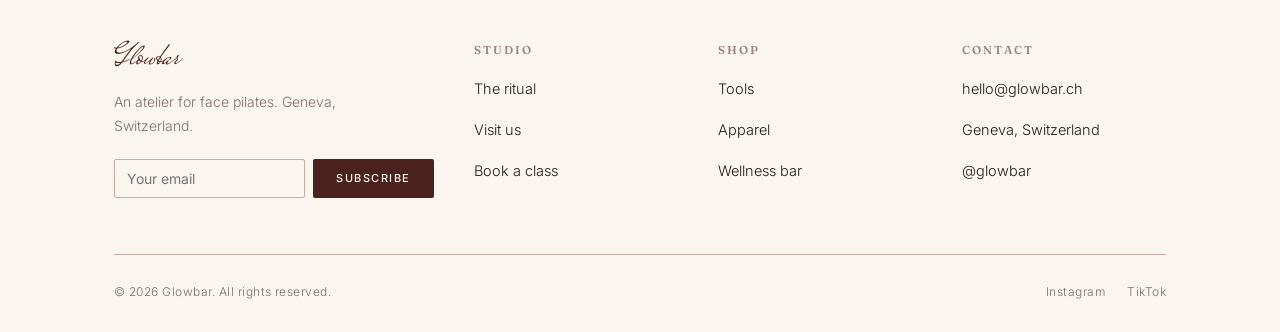
==== commit 97534fff: "Rebuild scroll-drift with a visible range, on every heading Previous version maxed out at +/-16px wi" ====
--- a/shop.html
+++ b/shop.html
@@ -54,7 +54,7 @@
     <div class="container">
       <div class="reveal in" style="max-width:640px;">
         <span class="eyebrow">Shop Glowbar</span>
-        <h1 class="display">Bring the studio <em>home.</em></h1>
+        <h1 class="display" data-parallax>Bring the studio <em>home.</em></h1>
         <p class="lede" style="max-width:52ch;">Sculpting tools, studio apparel and wellness bar blends — designed to extend the ritual well past your session.</p>
         <div class="cta-row">
           <a href="#shop" class="btn btn-primary">Shop the edit</a>
@@ -78,7 +78,7 @@
 
       <div class="section-head center reveal">
         <span class="eyebrow center">The Full Collection</span>
-        <h2>Every tool, texture<br>and blend.</h2>
+        <h2 data-parallax>Every tool, texture<br>and blend.</h2>
       </div>
 
       <div class="filters reveal">
@@ -98,7 +98,7 @@
           </div>
           <div class="product-body">
             <span class="cat">Studio Tools</span>
-            <h3>The Sculpting Ball</h3>
+            <h3 data-parallax>The Sculpting Ball</h3>
             <div class="product-row">
               <span class="price">CHF 58</span>
               <button class="icon-btn" aria-label="Add the Sculpting Ball to bag">+</button>
@@ -112,7 +112,7 @@
           </div>
           <div class="product-body">
             <span class="cat">Studio Tools</span>
-            <h3>Mirror Gua Sha</h3>
+            <h3 data-parallax>Mirror Gua Sha</h3>
             <div class="product-row">
               <span class="price">CHF 64</span>
               <button class="icon-btn" aria-label="Add the Mirror Gua Sha to bag">+</button>
@@ -126,7 +126,7 @@
           </div>
           <div class="product-body">
             <span class="cat">Apparel</span>
-            <h3>The Glow Cami</h3>
+            <h3 data-parallax>The Glow Cami</h3>
             <div class="product-row">
               <span class="price">CHF 72</span>
               <button class="icon-btn" aria-label="Add the Glow Cami to bag">+</button>
@@ -140,7 +140,7 @@
           </div>
           <div class="product-body">
             <span class="cat">Apparel</span>
-            <h3>Face Pilates Set</h3>
+            <h3 data-parallax>Face Pilates Set</h3>
             <div class="product-row">
               <span class="price">CHF 149</span>
               <button class="icon-btn" aria-label="Add the Face Pilates Set to bag">+</button>
@@ -154,7 +154,7 @@
           </div>
           <div class="product-body">
             <span class="cat">Wellness Bar</span>
-            <h3>Glow Smoothie Blend</h3>
+            <h3 data-parallax>Glow Smoothie Blend</h3>
             <div class="product-row">
               <span class="price">CHF 12</span>
               <button class="icon-btn" aria-label="Add the Glow Smoothie Blend to bag">+</button>
@@ -168,7 +168,7 @@
           </div>
           <div class="product-body">
             <span class="cat">Studio Tools</span>
-            <h3>Signature Headband</h3>
+            <h3 data-parallax>Signature Headband</h3>
             <div class="product-row">
               <span class="price">CHF 28</span>
               <button class="icon-btn" aria-label="Add the Signature Headband to bag">+</button>
@@ -180,7 +180,7 @@
           <div class="product-media"><span class="script">Glowbar</span></div>
           <div class="product-body">
             <span class="cat">Skincare — Coming Soon</span>
-            <h3>Rose Glow Mask &amp; Peony Oil</h3>
+            <h3 data-parallax>Rose Glow Mask &amp; Peony Oil</h3>
             <div class="product-row">
               <span class="price">Notify me</span>
               <button class="icon-btn" aria-label="Get notified about the skincare line">+</button>
@@ -192,7 +192,7 @@
           <div class="product-media"><span class="script">Glowbar</span></div>
           <div class="product-body">
             <span class="cat">Apparel — Coming Soon</span>
-            <h3>Canvas Studio Tote</h3>
+            <h3 data-parallax>Canvas Studio Tote</h3>
             <div class="product-row">
               <span class="price">Notify me</span>
               <button class="icon-btn" aria-label="Get notified about the canvas tote">+</button>
@@ -213,7 +213,7 @@
         </div>
         <div class="split-copy reveal" style="transition-delay:.1s">
           <span class="eyebrow">From the wellness bar</span>
-          <h2>Glow, blended fresh daily.</h2>
+          <h2 data-parallax>Glow, blended fresh daily.</h2>
           <p class="lede">Every blend is formulated to nourish the skin internally and extend your post-session radiance — functional, nutritious, and made to order at the bar.</p>
           <div class="cta-row"><a href="index.html#book" class="btn btn-primary">Visit the studio</a></div>
         </div>
@@ -226,7 +226,7 @@
     <div class="container">
       <div class="cta-band reveal">
         <span class="eyebrow" style="color:var(--pink)">New in</span>
-        <h2>The full skincare line<br>launches soon.</h2>
+        <h2 data-parallax>The full skincare line<br>launches soon.</h2>
         <p>Join the list to be the first to shop Glowbar's rose glow mask, peony oil and more.</p>
         <div class="cta-row">
           <a href="#" class="btn btn-light">Join the waitlist</a>
--- a/styles.css
+++ b/styles.css
@@ -254,6 +254,13 @@
 .footer-social{ display: flex; gap: 22px; }
 .footer-social a:hover{ color: var(--pink-deep); }
 
+/* ---------- text drift on scroll ---------- */
+
+[data-parallax]{ will-change: transform; }
+@media (prefers-reduced-motion: reduce){
+  [data-parallax]{ transform: none !important; }
+}
+
 /* ---------- forms ---------- */
 
 .sr-only{ position: absolute; width: 1px; height: 1px; padding: 0; margin: -1px; overflow: hidden; clip: rect(0,0,0,0); white-space: nowrap; border: 0; }
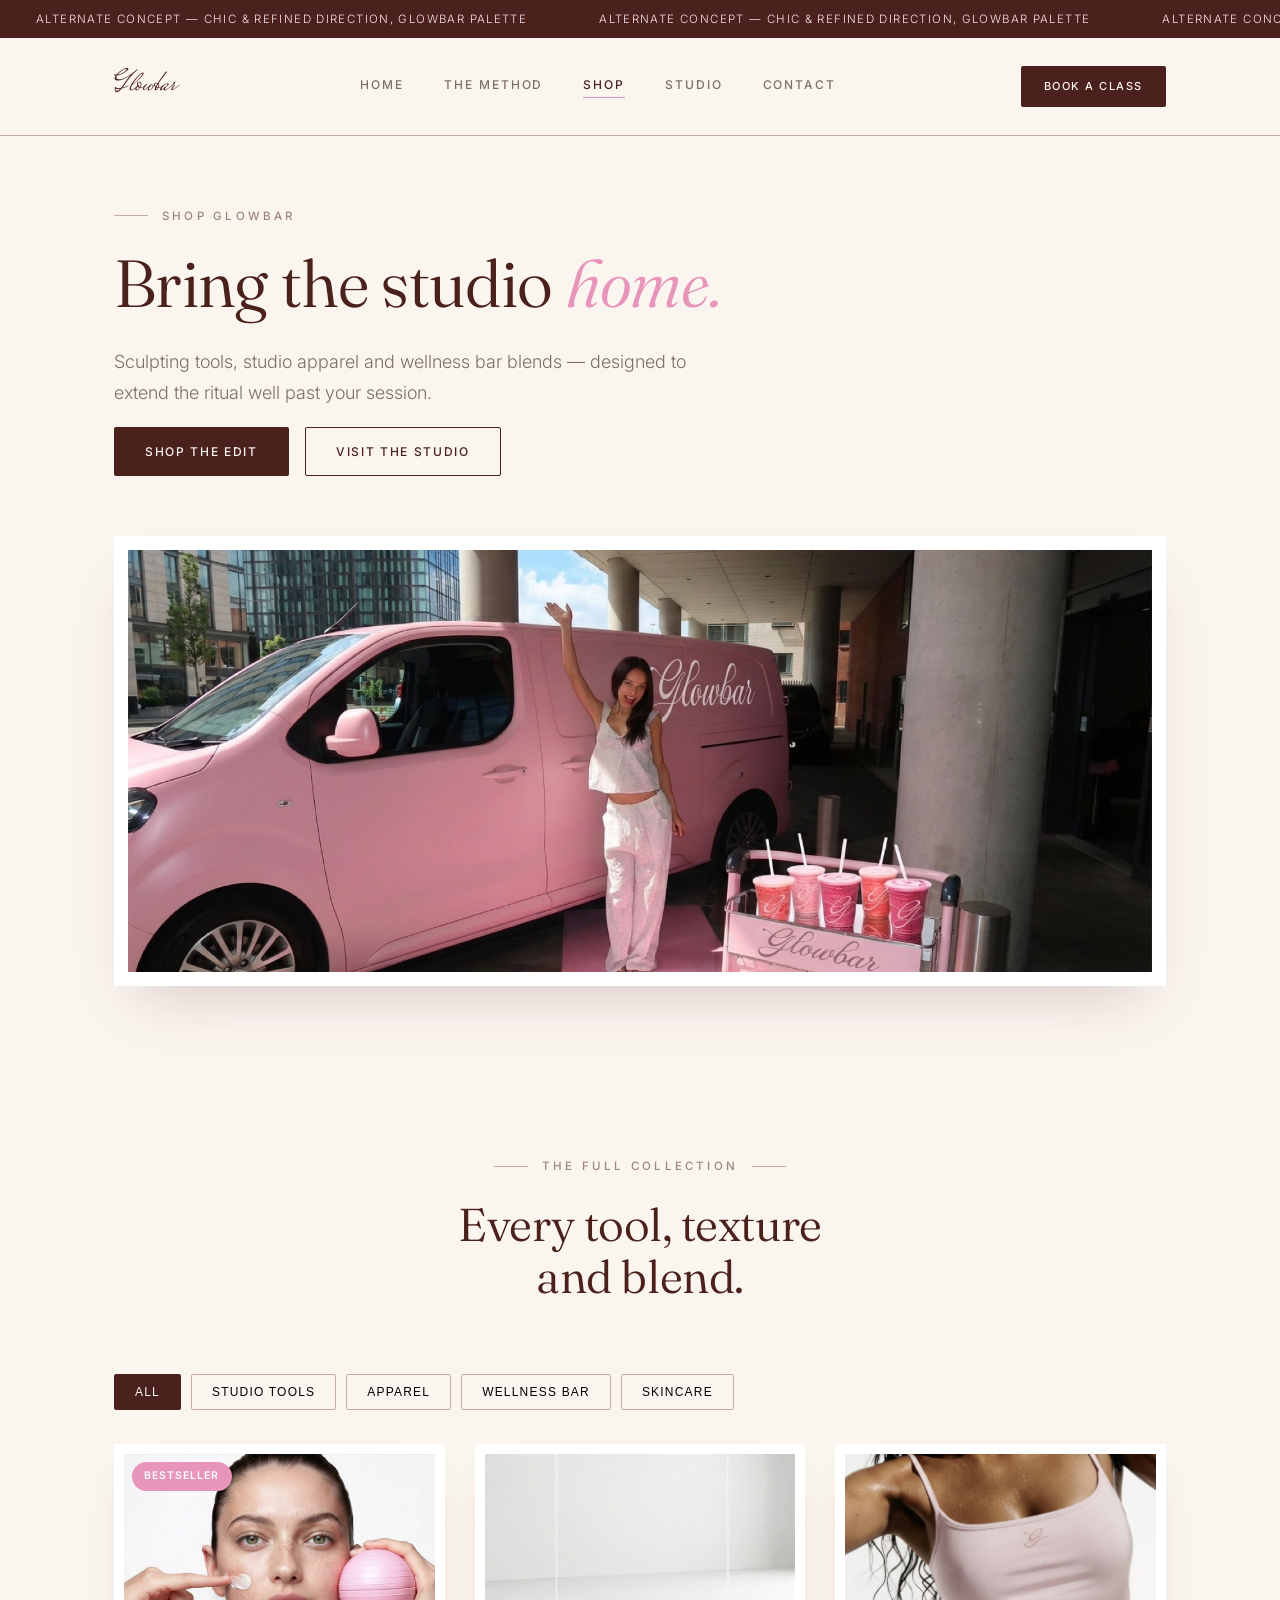
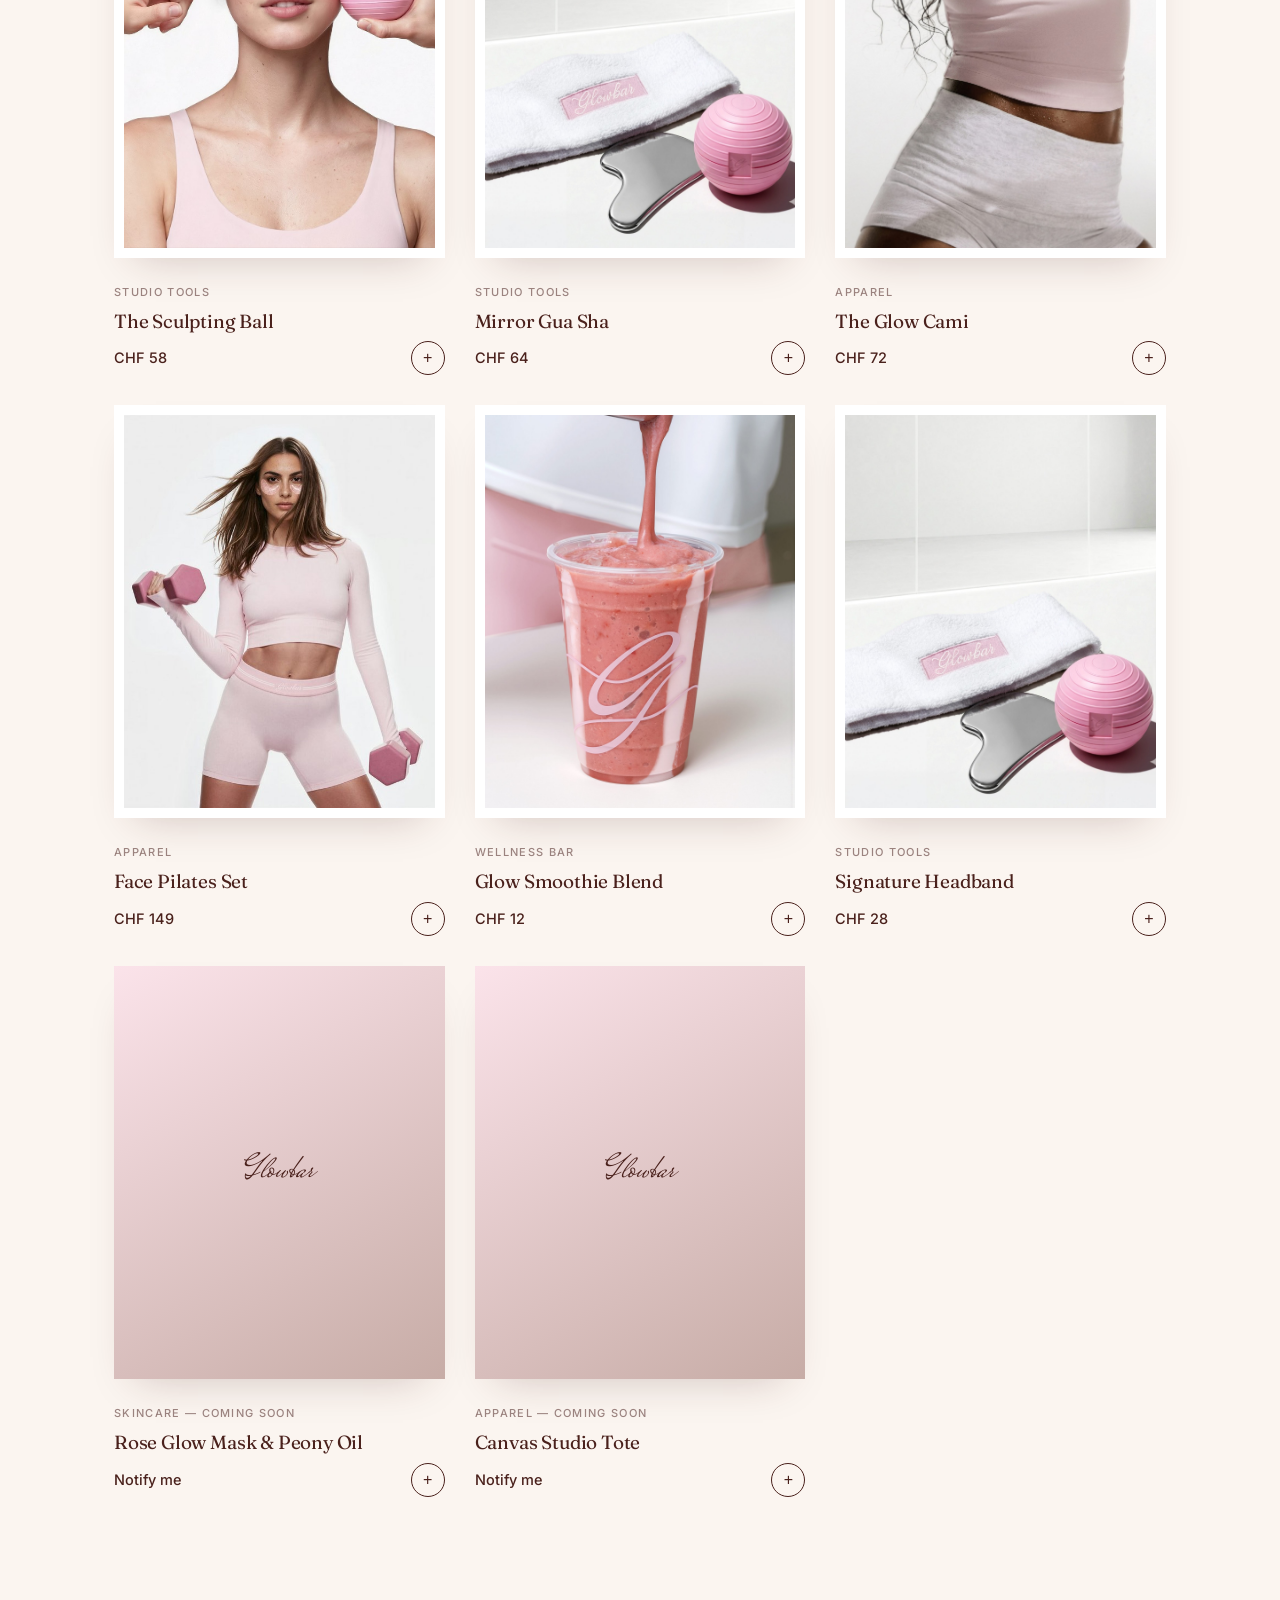
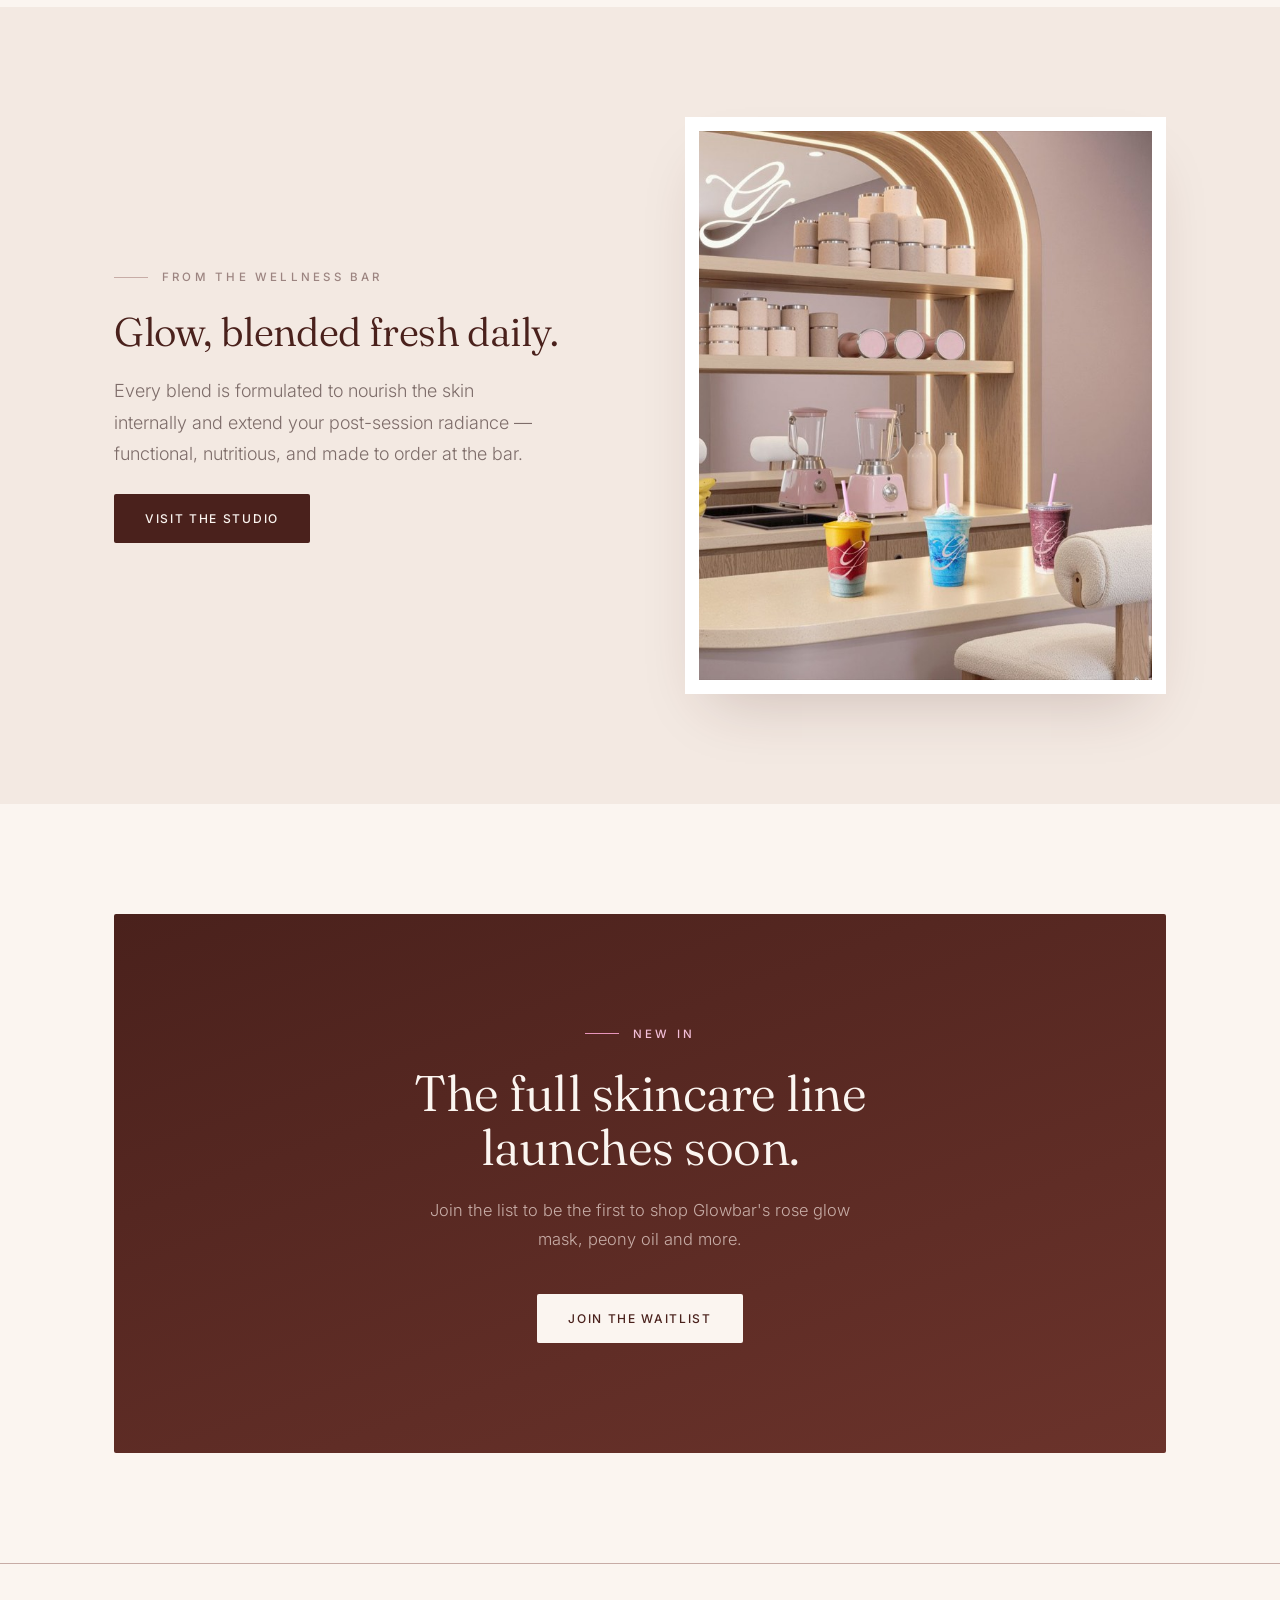
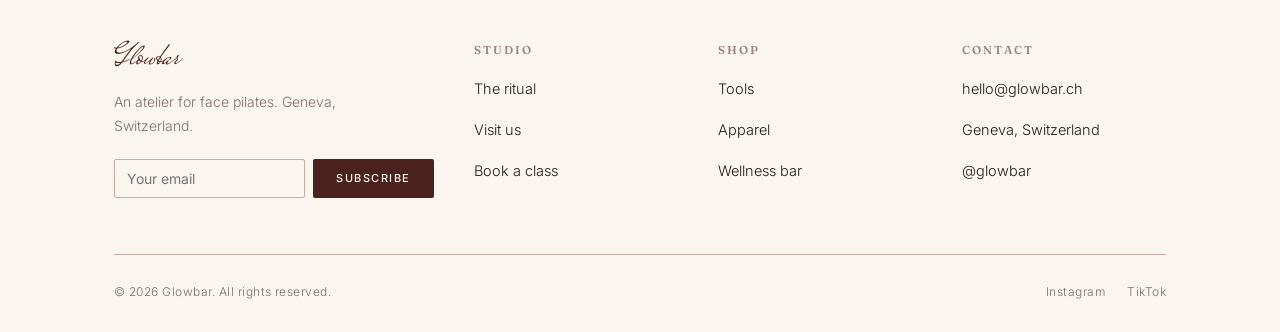
==== commit dd718158: "Remove the scroll-drift text animation (again) Confirmed working programmatically last time, but sti" ====
--- a/shop.html
+++ b/shop.html
@@ -54,7 +54,7 @@
     <div class="container">
       <div class="reveal in" style="max-width:640px;">
         <span class="eyebrow">Shop Glowbar</span>
-        <h1 class="display" data-parallax>Bring the studio <em>home.</em></h1>
+        <h1 class="display">Bring the studio <em>home.</em></h1>
         <p class="lede" style="max-width:52ch;">Sculpting tools, studio apparel and wellness bar blends — designed to extend the ritual well past your session.</p>
         <div class="cta-row">
           <a href="#shop" class="btn btn-primary">Shop the edit</a>
@@ -78,7 +78,7 @@
 
       <div class="section-head center reveal">
         <span class="eyebrow center">The Full Collection</span>
-        <h2 data-parallax>Every tool, texture<br>and blend.</h2>
+        <h2>Every tool, texture<br>and blend.</h2>
       </div>
 
       <div class="filters reveal">
@@ -98,7 +98,7 @@
           </div>
           <div class="product-body">
             <span class="cat">Studio Tools</span>
-            <h3 data-parallax>The Sculpting Ball</h3>
+            <h3>The Sculpting Ball</h3>
             <div class="product-row">
               <span class="price">CHF 58</span>
               <button class="icon-btn" aria-label="Add the Sculpting Ball to bag">+</button>
@@ -112,7 +112,7 @@
           </div>
           <div class="product-body">
             <span class="cat">Studio Tools</span>
-            <h3 data-parallax>Mirror Gua Sha</h3>
+            <h3>Mirror Gua Sha</h3>
             <div class="product-row">
               <span class="price">CHF 64</span>
               <button class="icon-btn" aria-label="Add the Mirror Gua Sha to bag">+</button>
@@ -126,7 +126,7 @@
           </div>
           <div class="product-body">
             <span class="cat">Apparel</span>
-            <h3 data-parallax>The Glow Cami</h3>
+            <h3>The Glow Cami</h3>
             <div class="product-row">
               <span class="price">CHF 72</span>
               <button class="icon-btn" aria-label="Add the Glow Cami to bag">+</button>
@@ -140,7 +140,7 @@
           </div>
           <div class="product-body">
             <span class="cat">Apparel</span>
-            <h3 data-parallax>Face Pilates Set</h3>
+            <h3>Face Pilates Set</h3>
             <div class="product-row">
               <span class="price">CHF 149</span>
               <button class="icon-btn" aria-label="Add the Face Pilates Set to bag">+</button>
@@ -154,7 +154,7 @@
           </div>
           <div class="product-body">
             <span class="cat">Wellness Bar</span>
-            <h3 data-parallax>Glow Smoothie Blend</h3>
+            <h3>Glow Smoothie Blend</h3>
             <div class="product-row">
               <span class="price">CHF 12</span>
               <button class="icon-btn" aria-label="Add the Glow Smoothie Blend to bag">+</button>
@@ -168,7 +168,7 @@
           </div>
           <div class="product-body">
             <span class="cat">Studio Tools</span>
-            <h3 data-parallax>Signature Headband</h3>
+            <h3>Signature Headband</h3>
             <div class="product-row">
               <span class="price">CHF 28</span>
               <button class="icon-btn" aria-label="Add the Signature Headband to bag">+</button>
@@ -180,7 +180,7 @@
           <div class="product-media"><span class="script">Glowbar</span></div>
           <div class="product-body">
             <span class="cat">Skincare — Coming Soon</span>
-            <h3 data-parallax>Rose Glow Mask &amp; Peony Oil</h3>
+            <h3>Rose Glow Mask &amp; Peony Oil</h3>
             <div class="product-row">
               <span class="price">Notify me</span>
               <button class="icon-btn" aria-label="Get notified about the skincare line">+</button>
@@ -192,7 +192,7 @@
           <div class="product-media"><span class="script">Glowbar</span></div>
           <div class="product-body">
             <span class="cat">Apparel — Coming Soon</span>
-            <h3 data-parallax>Canvas Studio Tote</h3>
+            <h3>Canvas Studio Tote</h3>
             <div class="product-row">
               <span class="price">Notify me</span>
               <button class="icon-btn" aria-label="Get notified about the canvas tote">+</button>
@@ -213,7 +213,7 @@
         </div>
         <div class="split-copy reveal" style="transition-delay:.1s">
           <span class="eyebrow">From the wellness bar</span>
-          <h2 data-parallax>Glow, blended fresh daily.</h2>
+          <h2>Glow, blended fresh daily.</h2>
           <p class="lede">Every blend is formulated to nourish the skin internally and extend your post-session radiance — functional, nutritious, and made to order at the bar.</p>
           <div class="cta-row"><a href="index.html#book" class="btn btn-primary">Visit the studio</a></div>
         </div>
@@ -226,7 +226,7 @@
     <div class="container">
       <div class="cta-band reveal">
         <span class="eyebrow" style="color:var(--pink)">New in</span>
-        <h2 data-parallax>The full skincare line<br>launches soon.</h2>
+        <h2>The full skincare line<br>launches soon.</h2>
         <p>Join the list to be the first to shop Glowbar's rose glow mask, peony oil and more.</p>
         <div class="cta-row">
           <a href="#" class="btn btn-light">Join the waitlist</a>
--- a/styles.css
+++ b/styles.css
@@ -254,13 +254,6 @@
 .footer-social{ display: flex; gap: 22px; }
 .footer-social a:hover{ color: var(--pink-deep); }
 
-/* ---------- text drift on scroll ---------- */
-
-[data-parallax]{ will-change: transform; }
-@media (prefers-reduced-motion: reduce){
-  [data-parallax]{ transform: none !important; }
-}
-
 /* ---------- forms ---------- */
 
 .sr-only{ position: absolute; width: 1px; height: 1px; padding: 0; margin: -1px; overflow: hidden; clip: rect(0,0,0,0); white-space: nowrap; border: 0; }
